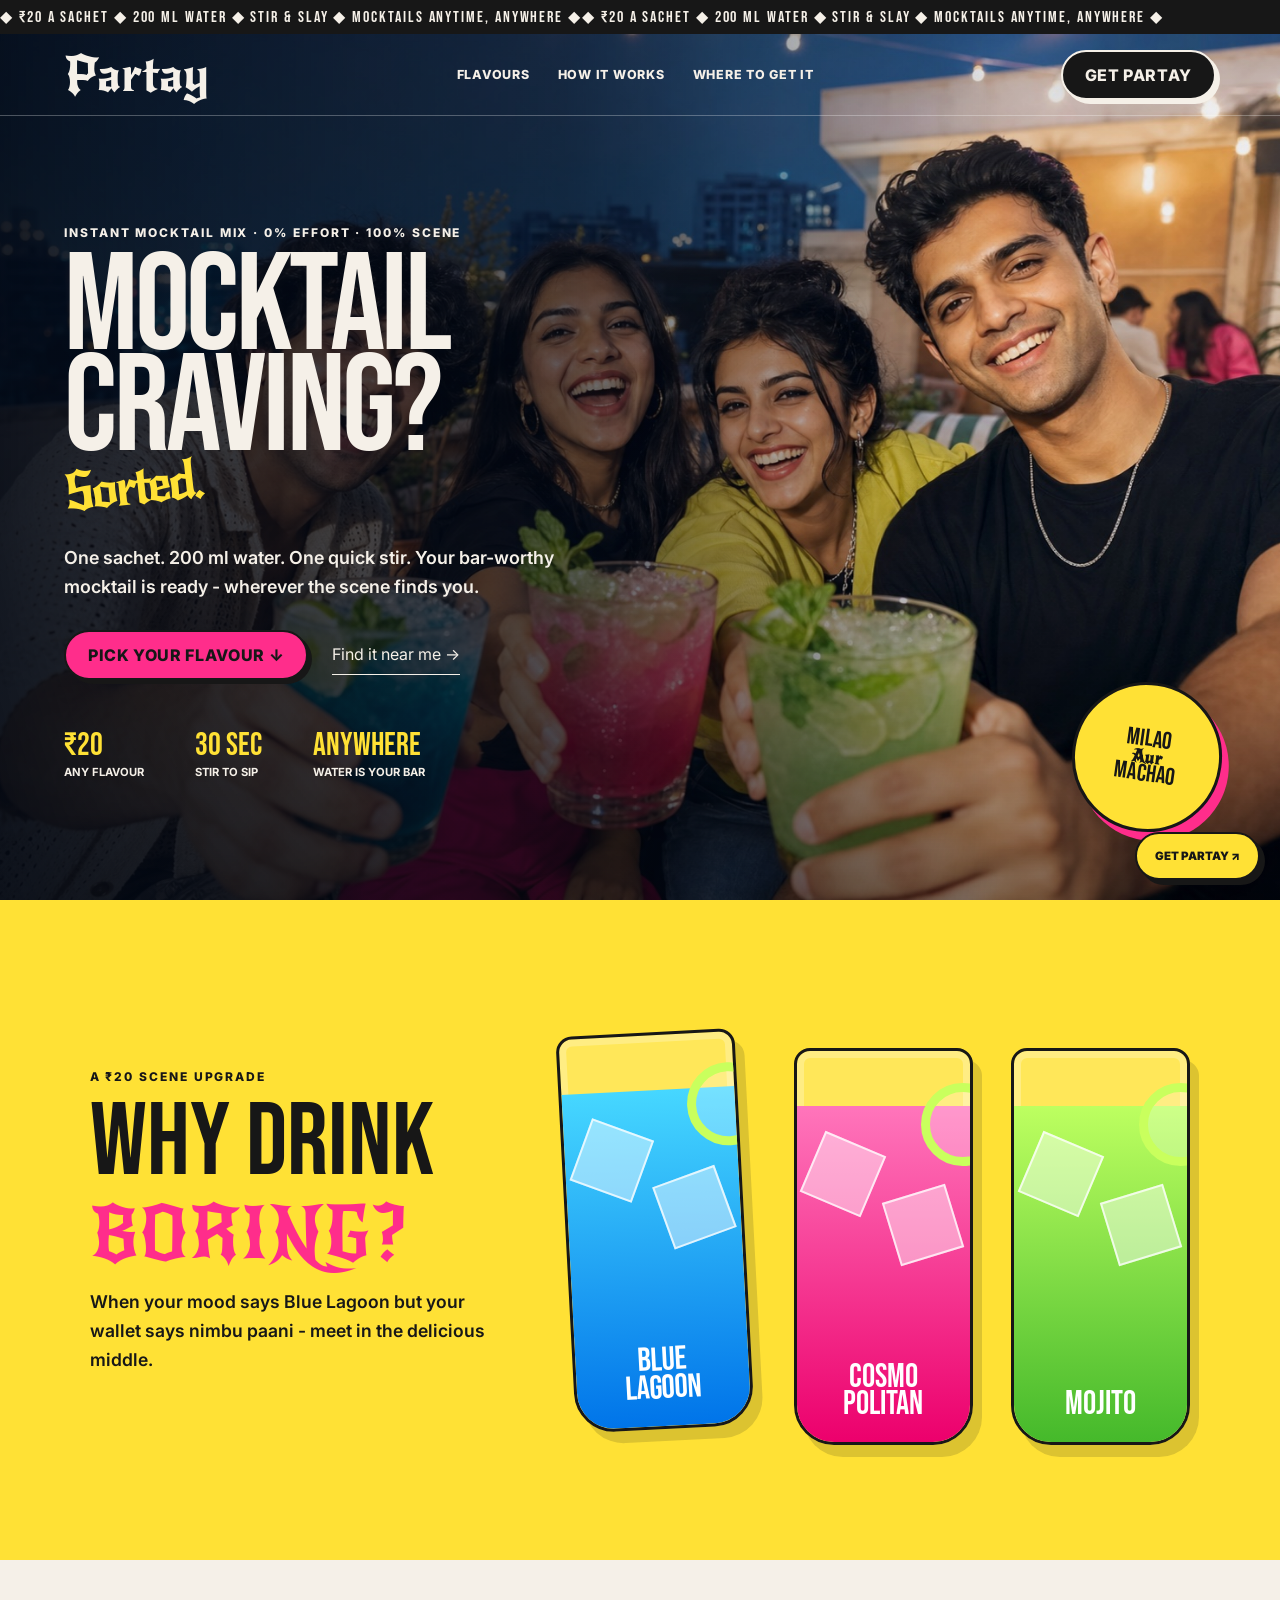
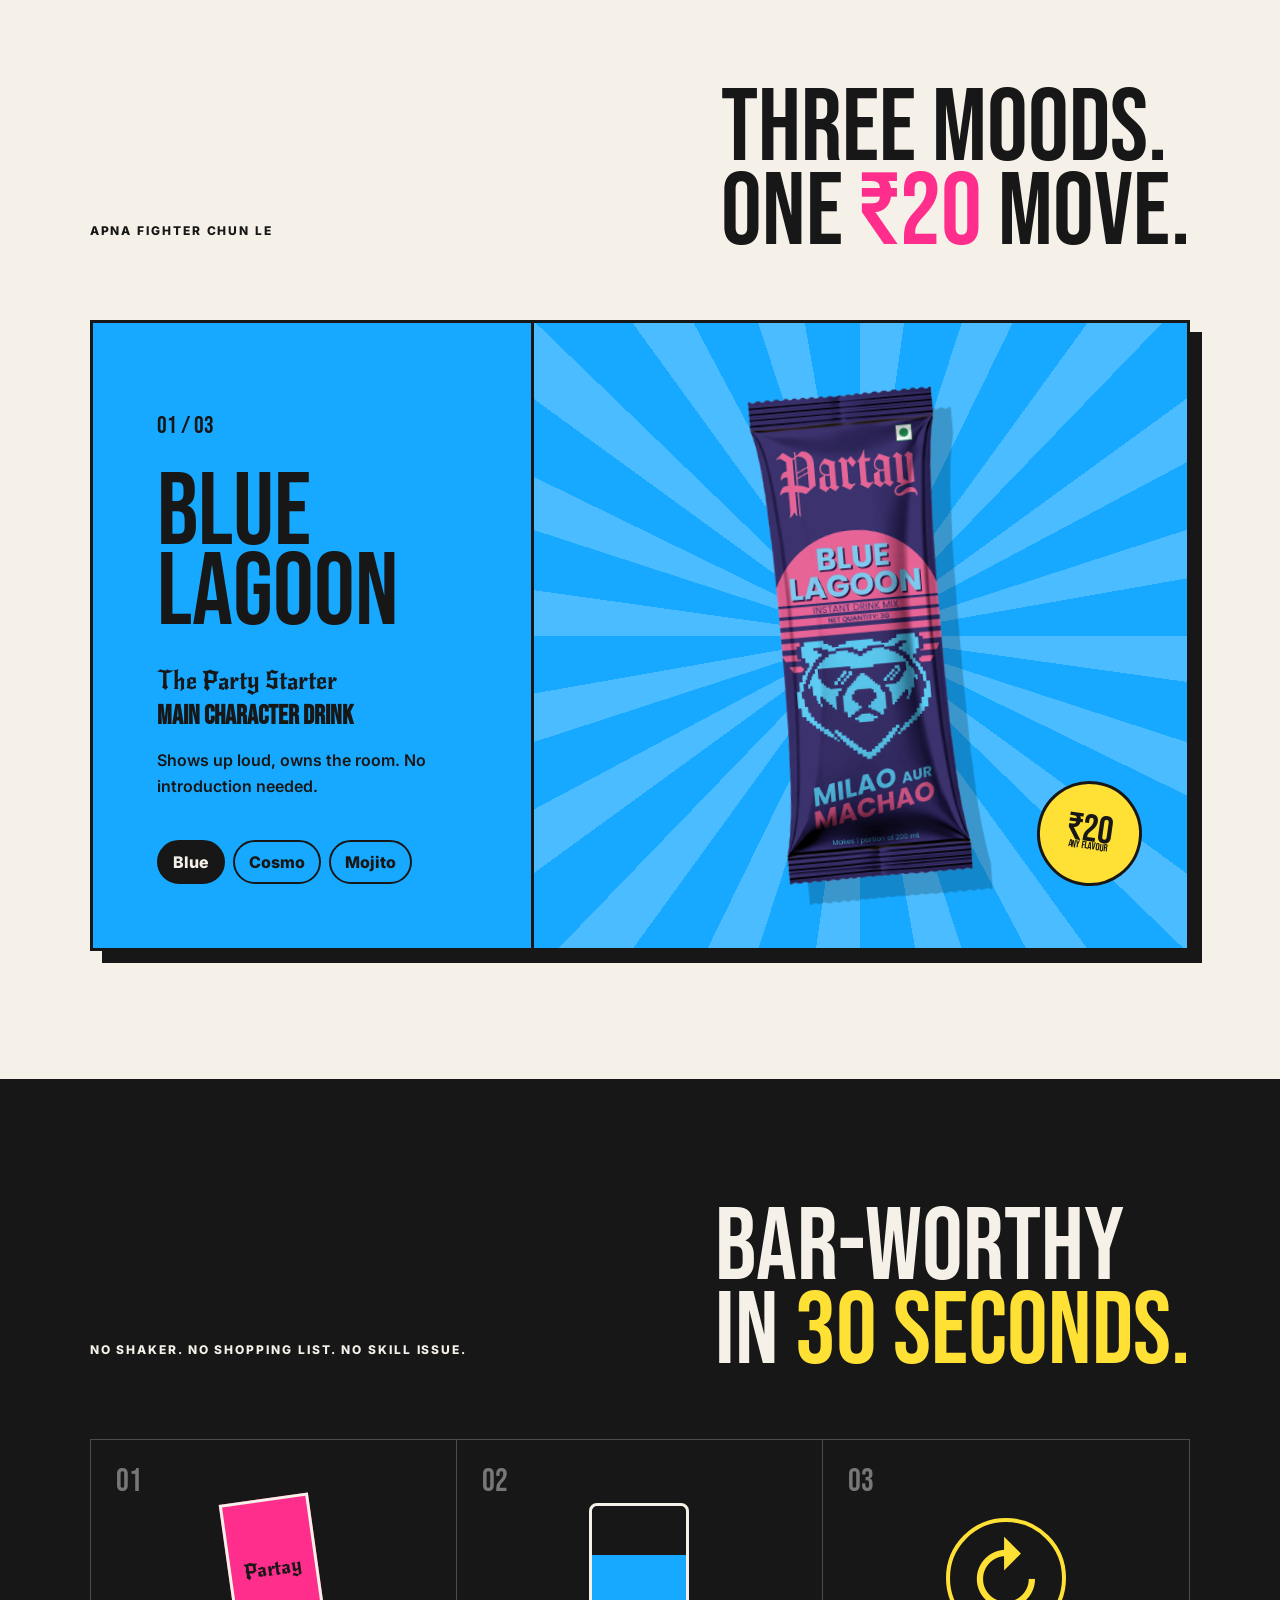
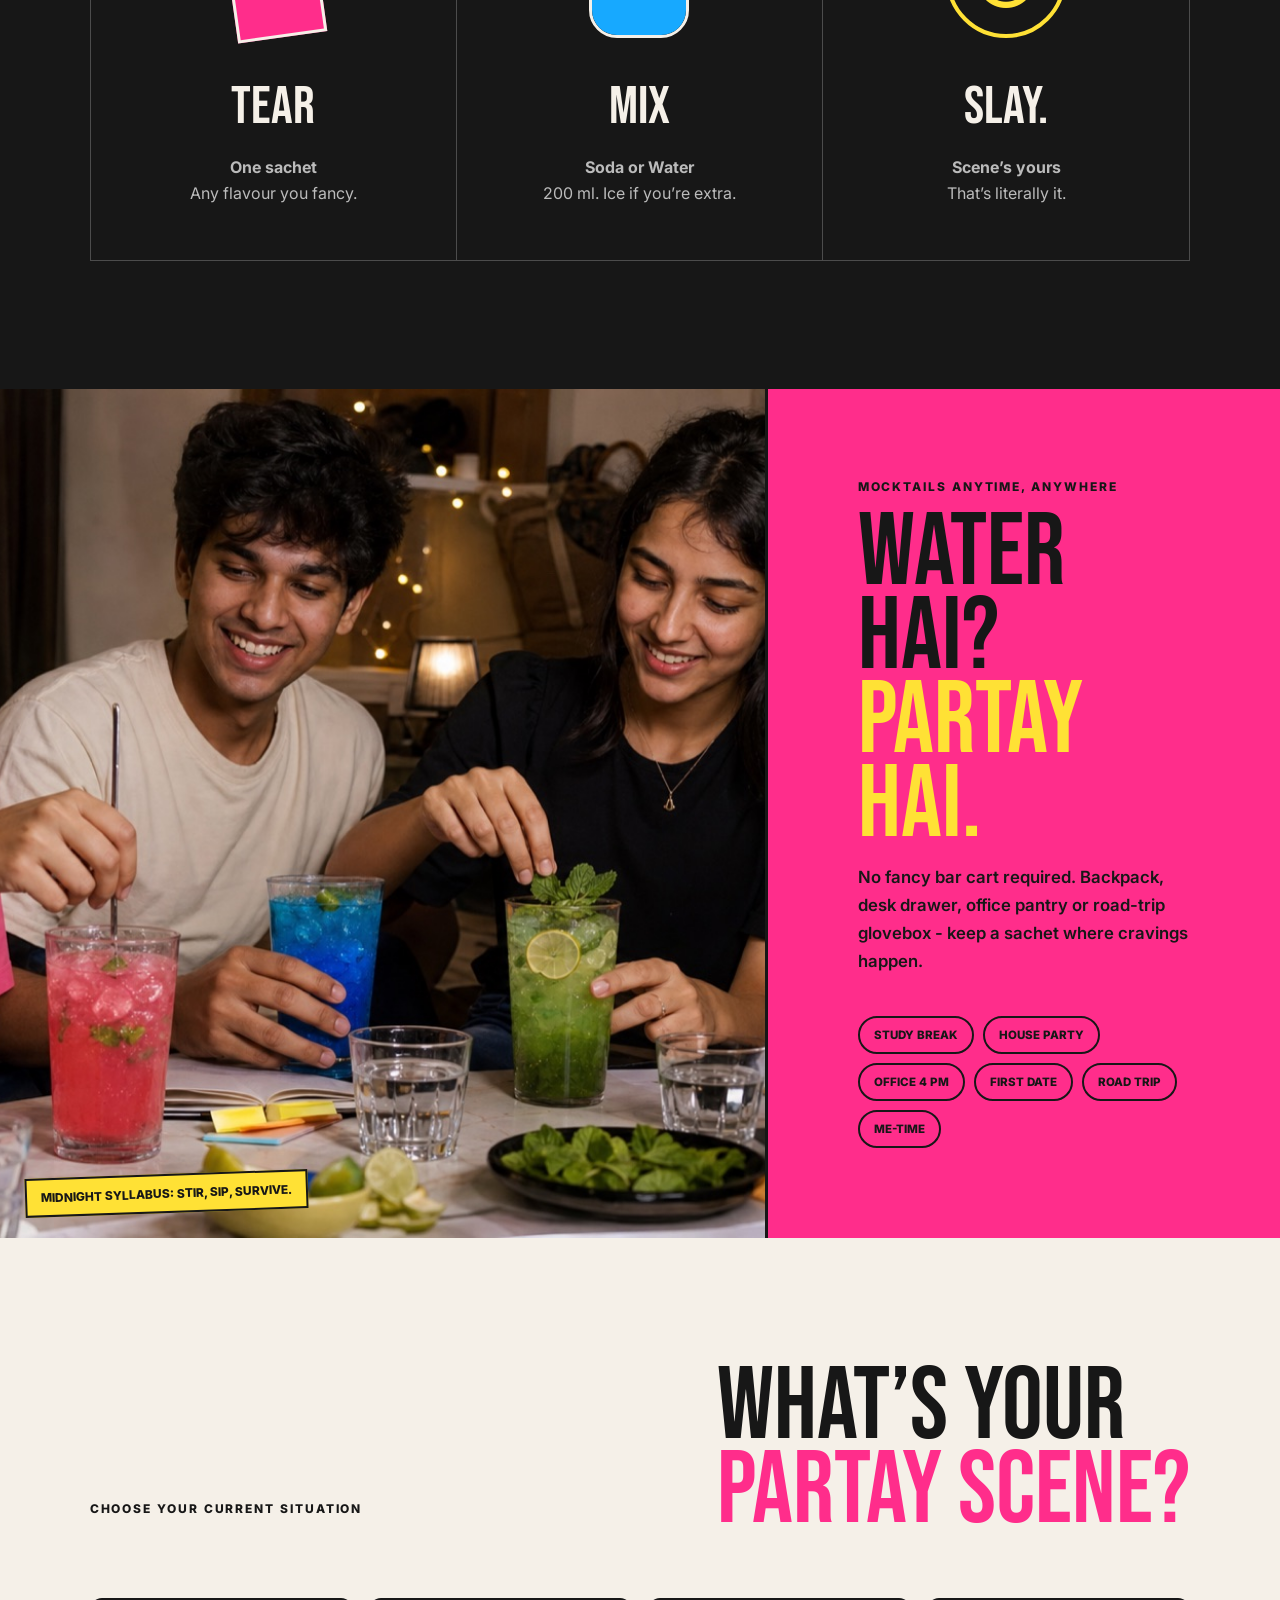
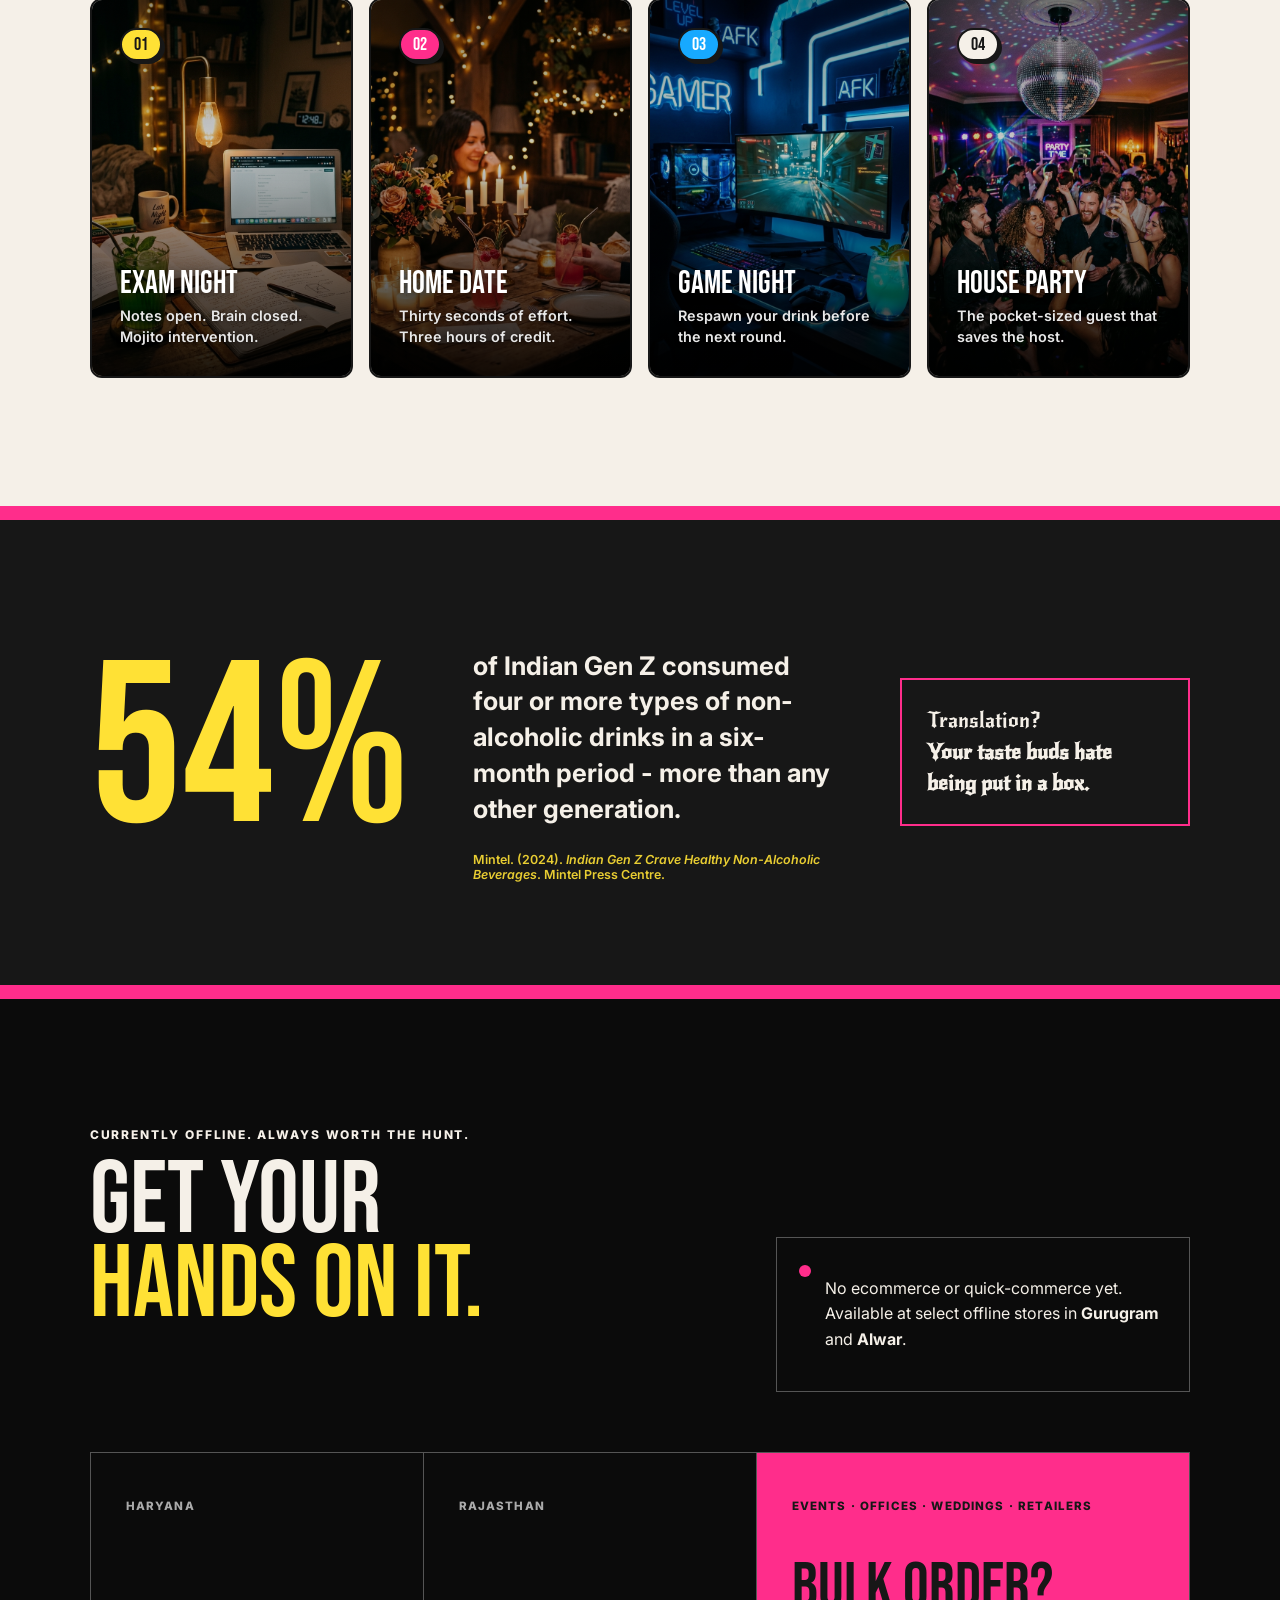
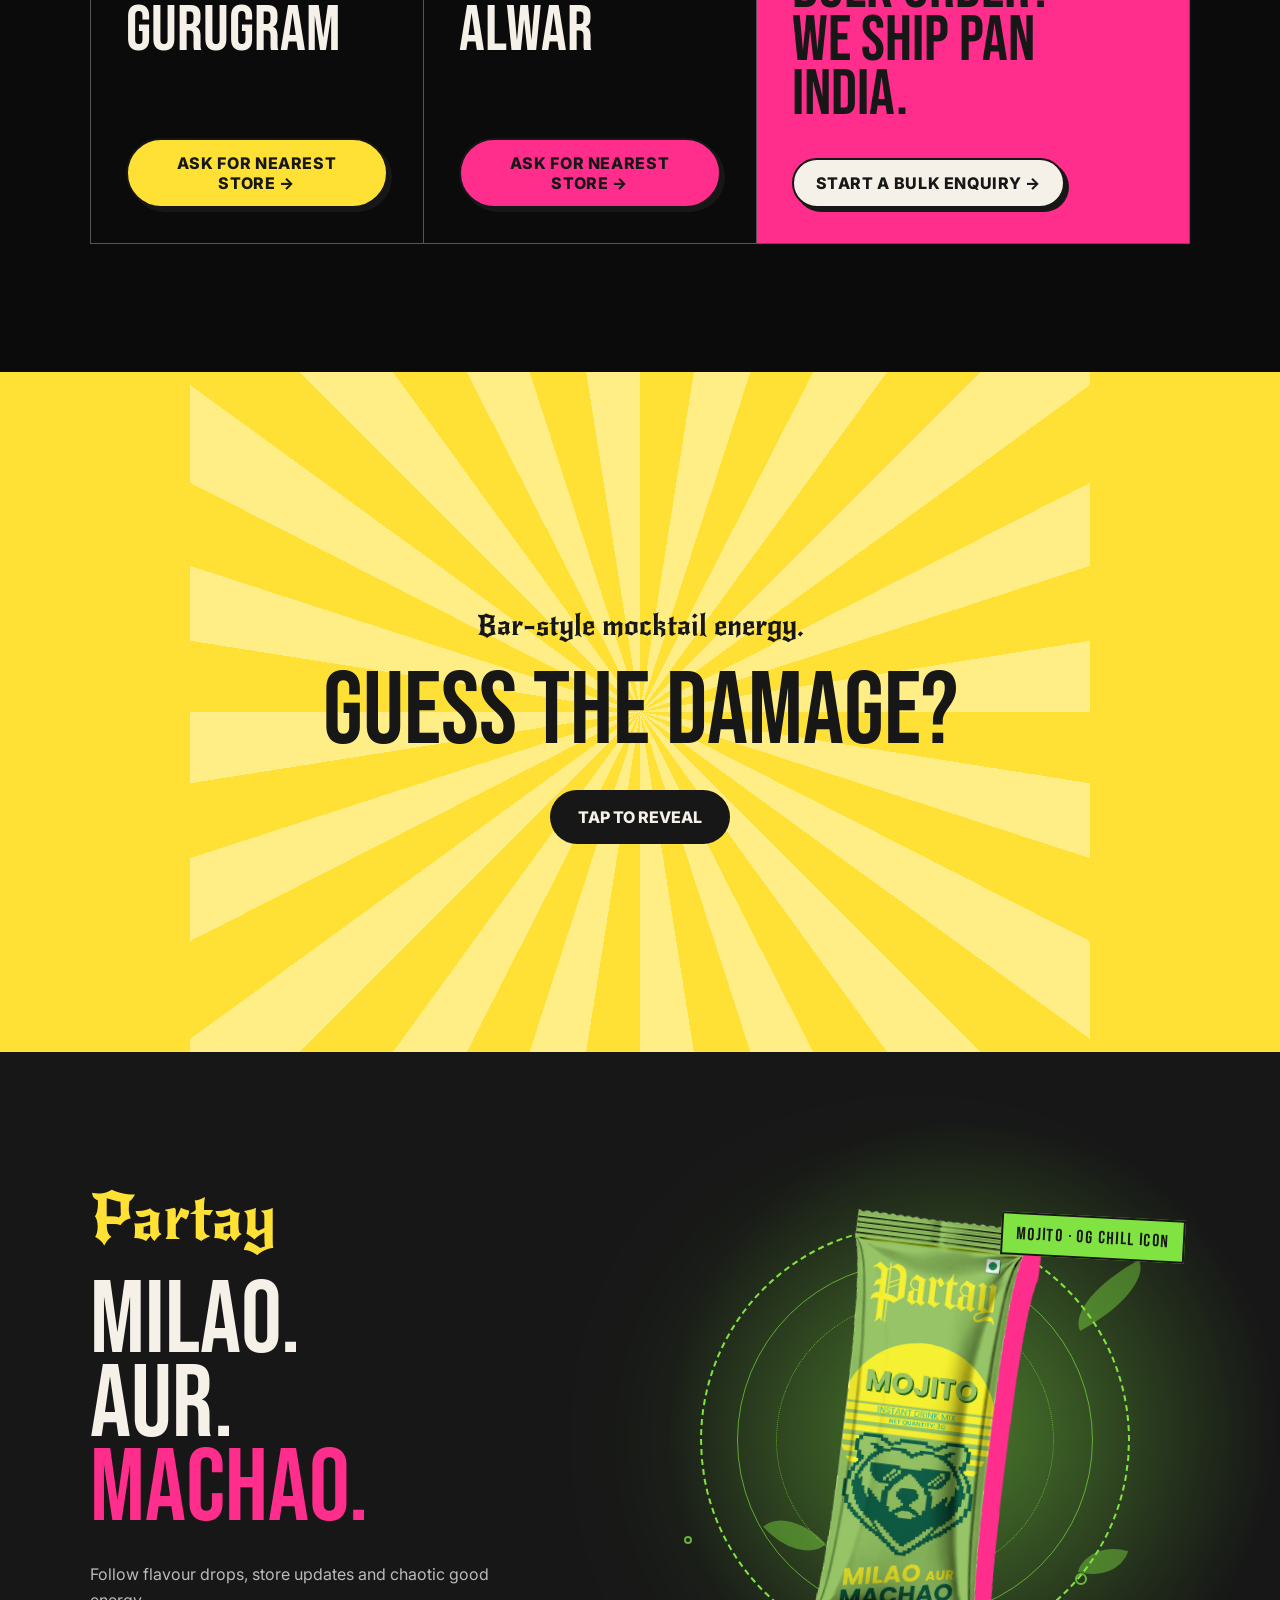
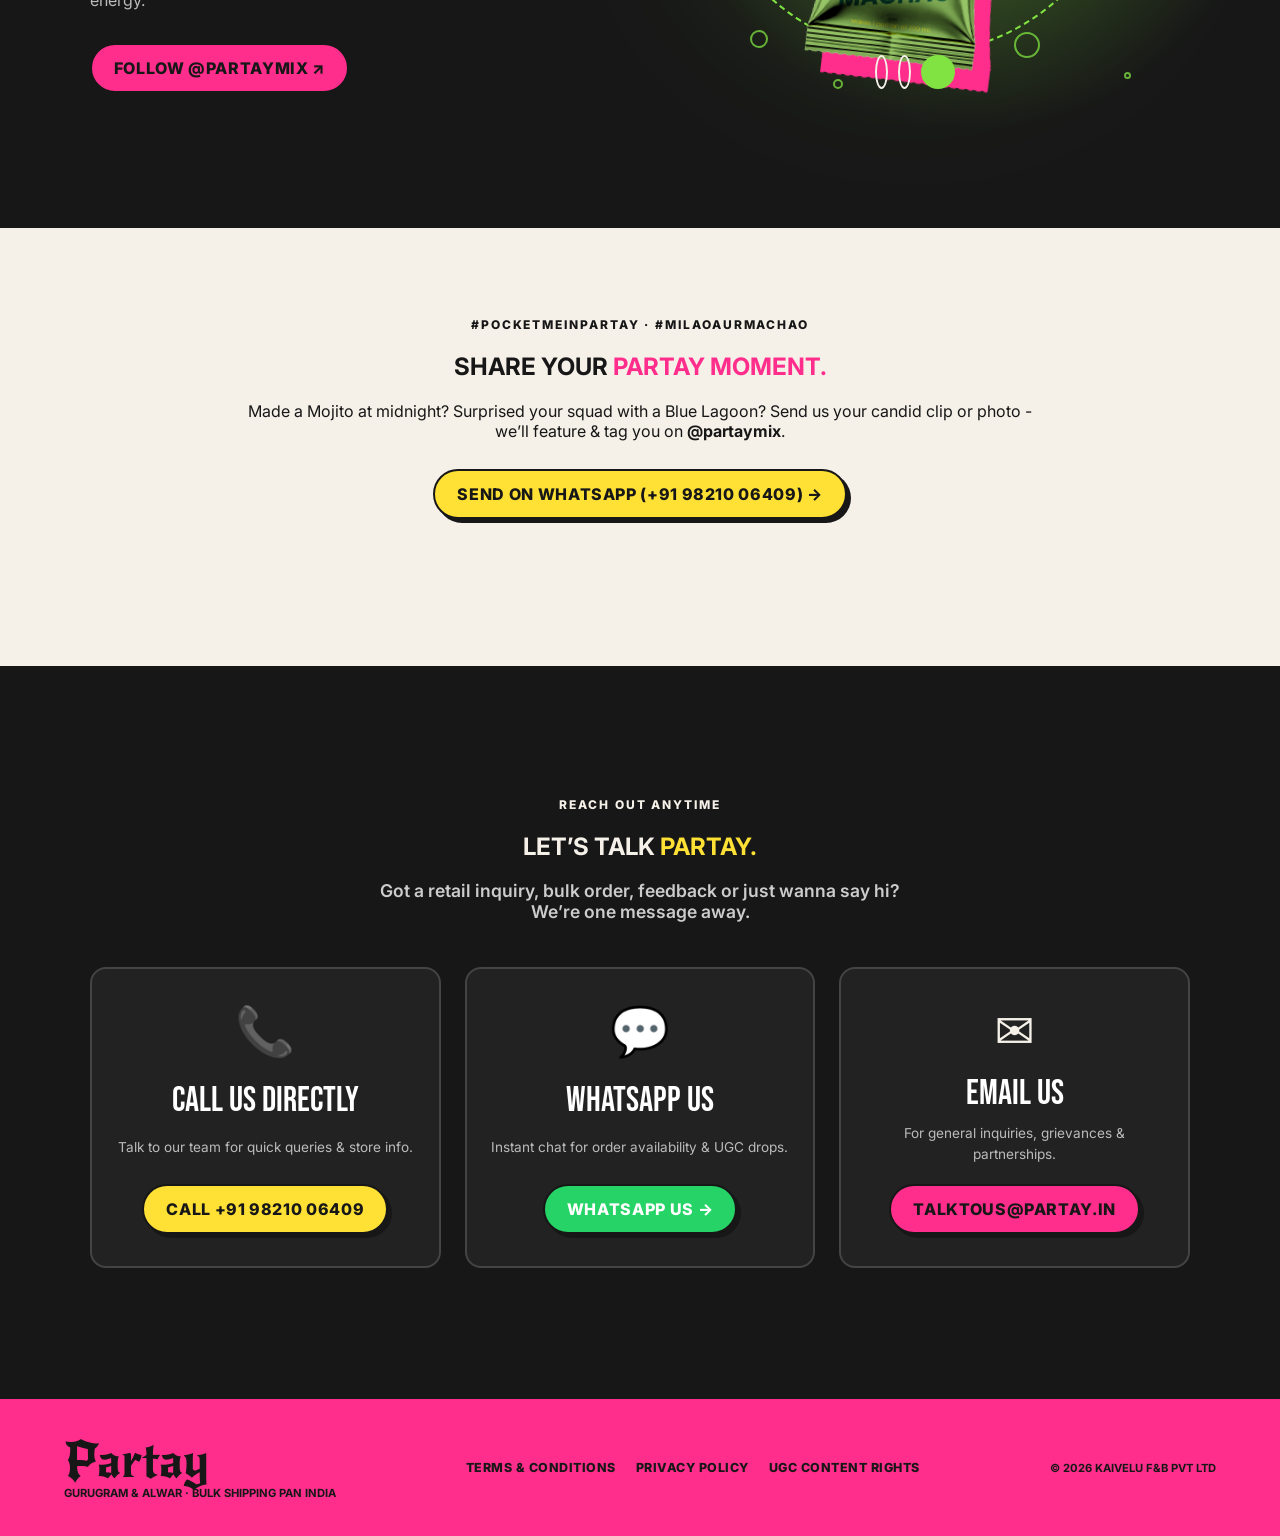
==== index.html @ b87ac1a8 "Initial commit" ====
<!doctype html>
<html lang="en">
<head>
  <meta charset="utf-8">
  <meta name="viewport" content="width=device-width,initial-scale=1">
  <meta name="theme-color" content="#ff2d8b">
  <meta name="description" content="Partay instant mocktail mix. One ₹20 sachet, 200 ml water, stir and slay. Available in Blue Lagoon, Cosmopolitan, and Mojito. Bulk shipping Pan India.">
  <meta name="keywords" content="instant mocktail mix, mocktail sachet, partay, blue lagoon, cosmopolitan, mojito, ₹20 drinks, party mixer">
  <link rel="canonical" href="https://partaymix.com/">
  
  <title>Partay | Instant Mocktail Mix | ₹20 Sachet - Pan India Shipping</title>
  
  <!-- Open Graph / Social Media -->
  <meta property="og:type" content="website">
  <meta property="og:site_name" content="Partay">
  <meta property="og:url" content="https://partaymix.com/">
  <meta property="og:title" content="Partay | Instant Mocktail Mix | ₹20 Sachet">
  <meta property="og:description" content="One ₹20 sachet. 200 ml water. One quick stir. Your bar-worthy mocktail is ready - wherever the scene finds you.">
  <meta property="og:image" content="https://partaymix.com/assets/partay-rooftop-hero.jpg">
  
  <!-- Twitter Cards -->
  <meta name="twitter:card" content="summary_large_image">
  <meta name="twitter:title" content="Partay | Instant Mocktail Mix | ₹20 Sachet">
  <meta name="twitter:description" content="One sachet. 200 ml water. One quick stir. Bar-worthy mocktails anytime, anywhere.">
  <meta name="twitter:image" content="https://partaymix.com/assets/partay-rooftop-hero.jpg">
  
  <link rel="icon" type="image/svg+xml" href="assets/favicon.svg">
  <link rel="preconnect" href="https://fonts.googleapis.com">
  <link rel="preconnect" href="https://fonts.gstatic.com" crossorigin>
  <link href="https://fonts.googleapis.com/css2?family=Bebas+Neue&amp;family=Inter:wght@400;600;700;800&amp;family=New+Rocker&amp;display=swap" rel="stylesheet">
  <link rel="preload" href="assets/partay-rooftop-hero.jpg" as="image" fetchpriority="high">
  <link rel="stylesheet" href="styles.css">
  <script src="app.js" defer></script>
  
  <!-- JSON-LD Structured Data -->
  <script type="application/ld+json">
  {
    "@context": "https://schema.org",
    "@graph": [
      {
        "@type": "Brand",
        "@id": "https://partaymix.com/#brand",
        "name": "Partay",
        "logo": "https://partaymix.com/assets/favicon.svg",
        "description": "Instant mocktail mix in ₹20 sachets. Blue Lagoon, Cosmopolitan, and Mojito."
      },
      {
        "@type": "Product",
        "name": "Partay Instant Mocktail Mix",
        "image": [
          "https://partaymix.com/assets/bluelagoon.png",
          "https://partaymix.com/assets/cosmopolitan.png",
          "https://partaymix.com/assets/mojito.png"
        ],
        "description": "Bar-worthy instant mocktail sachet. Mix 1 sachet with 200 ml water or soda.",
        "brand": { "@id": "https://partaymix.com/#brand" },
        "offers": {
          "@type": "Offer",
          "price": "20",
          "priceCurrency": "INR",
          "availability": "https://schema.org/InStock"
        }
      },
      {
        "@type": "Organization",
        "name": "Kaivelu F&B Pvt Ltd",
        "url": "https://partaymix.com/",
        "logo": "https://partaymix.com/assets/favicon.svg",
        "sameAs": [
          "https://www.instagram.com/partaymix"
        ]
      }
    ]
  }
  </script>
</head>
<body>
  <a class="skip-link" href="#main">Skip to the good stuff</a>
  <div class="ticker" aria-hidden="true"><div class="ticker__track"><span>◆ ₹20 A SACHET ◆ 200 ML WATER ◆ STIR &amp; SLAY ◆ MOCKTAILS ANYTIME, ANYWHERE ◆</span><span>◆ ₹20 A SACHET ◆ 200 ML WATER ◆ STIR &amp; SLAY ◆ MOCKTAILS ANYTIME, ANYWHERE ◆</span></div></div>
  <header class="nav"><a class="wordmark" href="#top">Partay</a><nav><a href="#flavours">Flavours</a><a href="#how">How it works</a><a href="#where">Where to get it</a></nav><button class="pill pill--dark" data-open-order>Get Partay</button></header>
  <main id="main">
    <section class="hero" id="top">
      <div class="hero__photo"></div><div class="hero__wash"></div><div class="bubbles"><i></i><i></i><i></i><i></i><i></i><i></i></div>
      <div class="hero__content"><p class="eyebrow reveal">Instant mocktail mix · 0% effort · 100% scene</p><h1 class="reveal"><span>MOCKTAIL</span><span>CRAVING?</span><em>Sorted.</em></h1><p class="hero__lede reveal">One sachet. 200 ml water. One quick stir. Your bar-worthy mocktail is ready - wherever the scene finds you.</p><div class="hero__actions reveal"><a class="pill pill--pink" href="#flavours">Pick your flavour ↓</a><button class="text-link" data-open-order>Find it near me →</button></div><div class="hero__proof reveal"><div><strong>₹20</strong><span>any flavour</span></div><div><strong>30 sec</strong><span>stir to sip</span></div><div><strong>Anywhere</strong><span>water is your bar</span></div></div></div>
      <div class="hero__stamp"><span>Milao</span><b>Aur</b><span>Machao</span></div>
    </section>
    <section class="thirst"><div class="thirst__copy reveal"><p class="kicker">A ₹20 scene upgrade</p><h2>WHY DRINK <span class="scribble">BORING?</span></h2><p>When your mood says Blue Lagoon but your wallet says nimbu paani - meet in the delicious middle.</p></div><div class="glass-row"><button class="glass blue active" data-flavour-jump="blue"><i class="ice one"></i><i class="ice two"></i><i class="lime"></i><span>BLUE<br>LAGOON</span></button><button class="glass pink" data-flavour-jump="pink"><i class="ice one"></i><i class="ice two"></i><i class="lime"></i><span>COSMO<br>POLITAN</span></button><button class="glass green" data-flavour-jump="green"><i class="ice one"></i><i class="ice two"></i><i class="lime"></i><span>MOJITO</span></button></div></section>
    <section class="flavours" id="flavours"><div class="section-heading reveal"><p class="kicker">Apna fighter chun le</p><h2>THREE MOODS.<br>ONE <span>₹20</span> MOVE.</h2></div><div class="flavour-stage reveal" data-active-flavour="blue"><div class="flavour-copy"><p class="flavour-count"><span id="flavourNumber">01</span> / 03</p><h3 id="flavourName">BLUE LAGOON</h3><p class="flavour-role" id="flavourRole">The Party Starter</p><strong class="flavour-line" id="flavourLine">MAIN CHARACTER DRINK</strong><p id="flavourDesc">Shows up loud, owns the room. No introduction needed.</p><div class="flavour-tabs" role="tablist"><button class="active" role="tab" aria-selected="true" data-flavour="blue">Blue</button><button role="tab" aria-selected="false" data-flavour="pink">Cosmo</button><button role="tab" aria-selected="false" data-flavour="green">Mojito</button></div></div><div class="flavour-visual"><div class="sunburst"></div><img id="productPack" src="assets/bluelagoon.png" width="1024" height="1536" loading="lazy" decoding="async" alt="Partay Blue Lagoon sachet"><div class="price-sticker">₹20<br><small>ANY FLAVOUR</small></div></div></div></section>
    <section class="how" id="how"><div class="section-heading light reveal"><p class="kicker">No shaker. No shopping list. No skill issue.</p><h2>BAR-WORTHY<br>IN <span>30 SECONDS.</span></h2></div><div class="steps"><article class="step reveal"><span class="step__no">01</span><div class="step__icon sachet-mini">Partay</div><h3>TEAR</h3><p><strong>One sachet</strong><br>Any flavour you fancy.</p></article><article class="step reveal"><span class="step__no">02</span><div class="step__icon water-cup"><i></i></div><h3>MIX</h3><p><strong>Soda or Water</strong><br>200 ml. Ice if you’re extra.</p></article><article class="step reveal"><span class="step__no">03</span><div class="step__icon stir-icon">↻</div><h3>SLAY.</h3><p><strong>Scene’s yours</strong><br>That’s literally it.</p></article></div></section>
    <section class="anywhere"><figure class="anywhere__photo reveal"><img src="assets/partay-study-break.jpg" width="1600" height="900" loading="lazy" decoding="async" alt="Three Indian friends making colourful mocktails during a study break"><figcaption>Midnight syllabus: stir, sip, survive.</figcaption></figure><div class="anywhere__copy reveal"><p class="kicker">Mocktails anytime, anywhere</p><h2>WATER HAI?<br><span>PARTAY HAI.</span></h2><p>No fancy bar cart required. Backpack, desk drawer, office pantry or road-trip glovebox - keep a sachet where cravings happen.</p><div class="occasion-pills"><span>Study break</span><span>House party</span><span>Office 4 PM</span><span>First date</span><span>Road trip</span><span>Me-time</span></div></div></section>
    <section class="scenes"><div class="section-heading reveal"><p class="kicker">Choose your current situation</p><h2>WHAT’S YOUR<br><span>PARTAY SCENE?</span></h2></div><div class="scene-cards"><article class="scene-card reveal"><img class="scene-card__bg" src="assets/scene_exam_night.png" loading="lazy" decoding="async" alt="Exam Night"><div class="scene-card__overlay"></div><span class="scene-card__no">01</span><div class="scene-card__body"><h3>EXAM NIGHT</h3><p>Notes open. Brain closed. Mojito intervention.</p></div></article><article class="scene-card reveal"><img class="scene-card__bg" src="assets/scene_home_date.png" loading="lazy" decoding="async" alt="Home Date"><div class="scene-card__overlay"></div><span class="scene-card__no">02</span><div class="scene-card__body"><h3>HOME DATE</h3><p>Thirty seconds of effort. Three hours of credit.</p></div></article><article class="scene-card reveal"><img class="scene-card__bg" src="assets/scene_game_night.png" loading="lazy" decoding="async" alt="Game Night"><div class="scene-card__overlay"></div><span class="scene-card__no">03</span><div class="scene-card__body"><h3>GAME NIGHT</h3><p>Respawn your drink before the next round.</p></div></article><article class="scene-card reveal"><img class="scene-card__bg" src="assets/scene_house_party.png" loading="lazy" decoding="async" alt="House Party"><div class="scene-card__overlay"></div><span class="scene-card__no">04</span><div class="scene-card__body"><h3>HOUSE PARTY</h3><p>The pocket-sized guest that saves the host.</p></div></article></div></section>
    <section class="insight"><div class="insight__number reveal">54%</div><div class="insight__copy reveal"><p>of Indian Gen Z consumed four or more types of non-alcoholic drinks in a six-month period - more than any other generation.</p><span class="insight__citation">Mintel. (2024). <em>Indian Gen Z Crave Healthy Non-Alcoholic Beverages</em>. Mintel Press Centre.</span></div><div class="insight__aside reveal">Translation?<br><strong>Your taste buds hate being put in a box.</strong></div></section>
    <section class="where" id="where"><div class="where__top"><div class="section-heading light reveal"><p class="kicker">Currently offline. Always worth the hunt.</p><h2>GET YOUR<br><span>HANDS ON IT.</span></h2></div><div class="where__note reveal"><span class="pulse"></span><p>No ecommerce or quick-commerce yet. Available at select offline stores in <strong>Gurugram</strong> and <strong>Alwar</strong>.</p></div></div><div class="availability"><article class="city-card reveal"><p>Haryana</p><h3>GURUGRAM</h3><button class="pill pill--yellow" data-open-order>Ask for nearest store →</button></article><article class="city-card reveal"><p>Rajasthan</p><h3>ALWAR</h3><button class="pill pill--pink" data-open-order>Ask for nearest store →</button></article><article class="bulk-card reveal"><p>Events · Offices · Weddings · Retailers</p><h3>BULK ORDER?<br>WE SHIP PAN INDIA.</h3><button class="pill pill--cream" data-open-order data-order-type="bulk">Start a bulk enquiry →</button></article></div></section>
    <section class="reveal-price"><div class="price-before"><p>Bar-style mocktail energy.</p><h2>GUESS THE DAMAGE?</h2><button class="price-button" id="priceButton">TAP TO REVEAL</button></div><div class="price-after" id="priceAfter" aria-live="polite"><span>₹</span><strong>20</strong><p>PER SACHET. ANY FLAVOUR.</p><button class="pill pill--dark" data-open-order>Okay, I need this →</button></div></section>
    <section class="closing" data-closing-flavour="green">
      <div class="closing__content reveal"><p class="wordmark">Partay</p><h2>MILAO.<br>AUR.<br><span>MACHAO.</span></h2><p>Follow flavour drops, store updates and chaotic good energy.</p><a class="pill pill--pink" href="https://www.instagram.com/partaymix" target="_blank" rel="noopener">Follow @partaymix ↗</a></div>
      <div class="closing__visual reveal">
        <div class="closing__fx" aria-hidden="true"><i></i><i></i><i></i><i></i><i></i><i></i><b></b><b></b><b></b></div>
        <div class="orbit" aria-hidden="true"></div>
        <span class="closing__flavour" id="closingFlavour">MOJITO · OG CHILL ICON</span>
        <img id="closingPack" src="assets/mojito.png" loading="lazy" decoding="async" width="1024" height="1536" alt="Partay Mojito sachet">
        <div class="closing__dots" role="group" aria-label="Choose closing flavour">
          <button data-closing-pick="blue" aria-label="Show Blue Lagoon"></button>
          <button data-closing-pick="pink" aria-label="Show Cosmopolitan"></button>
          <button class="active" data-closing-pick="green" aria-label="Show Mojito"></button>
        </div>
      </div>
    </section>
    <section class="ugc-campaign reveal">
      <div class="ugc-campaign__inner">
        <p class="kicker">#pocketMeinPartay · #MilaoAurMachao</p>
        <h2>SHARE YOUR <span>PARTAY MOMENT.</span></h2>
        <p>Made a Mojito at midnight? Surprised your squad with a Blue Lagoon? Send us your candid clip or photo - we’ll feature &amp; tag you on <strong>@partaymix</strong>.</p>
        <div class="ugc-campaign__actions">
          <a class="pill pill--yellow" href="https://wa.me/919821006409?text=Hi%20Partay!%20Here's%20my%20Partay%20moment%20clip!" target="_blank" rel="noopener">Send on WhatsApp (+91 98210 06409) →</a>
          <a class="text-link" href="contentrights.html">Read UGC Content Rights →</a>
        </div>
      </div>
    </section>
    <section class="contact-section reveal" id="contact">
      <div class="contact-section__inner">
        <p class="kicker">Reach out anytime</p>
        <h2>LET’S TALK <span>PARTAY.</span></h2>
        <p class="contact-lead">Got a retail inquiry, bulk order, feedback or just wanna say hi? We’re one message away.</p>
        <div class="contact-cards">
          <div class="contact-card">
            <span class="contact-icon">📞</span>
            <h3>CALL US DIRECTLY</h3>
            <p>Talk to our team for quick queries &amp; store info.</p>
            <a class="pill pill--yellow" href="tel:+919821006409">Call +91 98210 06409</a>
          </div>
          <div class="contact-card">
            <span class="contact-icon">💬</span>
            <h3>WHATSAPP US</h3>
            <p>Instant chat for order availability &amp; UGC drops.</p>
            <a class="pill pill--green" href="https://wa.me/919821006409?text=Hi%20Partay!%20I'd%20love%20to%20connect!" target="_blank" rel="noopener">WhatsApp Us →</a>
          </div>
          <div class="contact-card">
            <span class="contact-icon">✉️</span>
            <h3>EMAIL US</h3>
            <p>For general inquiries, grievances &amp; partnerships.</p>
            <a class="pill pill--pink" href="mailto:talktous@partay.in">talktous@partay.in</a>
          </div>
        </div>
      </div>
    </section>
  </main>
  <footer>
    <div class="footer__brand">
      <a class="wordmark" href="#top">Partay</a>
      <p>Gurugram &amp; Alwar · Bulk shipping Pan India</p>
    </div>
    <div class="footer__links">
      <a href="terms.html">Terms &amp; Conditions</a>
      <a href="privacy.html">Privacy Policy</a>
      <a href="contentrights.html">UGC Content Rights</a>
    </div>
    <p>© 2026 Kaivelu F&amp;B Pvt Ltd</p>
  </footer><button class="floating-order" data-open-order>GET PARTAY ↗</button>
  <dialog class="order-modal" id="orderModal"><button class="modal-close" data-close-order aria-label="Close">×</button><p class="kicker">Tell us what you need</p><h2 id="modalTitle">LET’S FIND YOUR PARTAY.</h2><p id="modalIntro">Choose the fastest way to get a store location or place a bulk enquiry.</p><div class="order-options"><a class="order-option" href="https://www.instagram.com/partaymix" target="_blank" rel="noopener"><span>FASTEST</span><strong>DM @partaymix</strong><small>Ask for Gurugram / Alwar store availability</small></a><button class="order-option" id="copyEnquiry"><span>BULK · PAN INDIA</span><strong>Copy enquiry message</strong><small>Paste it into Instagram DM</small></button></div><p class="copy-status" id="copyStatus" aria-live="polite"></p><p class="modal-note">Online checkout and quick-commerce are not available yet.</p></dialog>
</body>
</html>
---- styles.css ----
:root{--cream:#f5f0e8;--ink:#171717;--pink:#ff2d8b;--yellow:#ffe135;--blue:#17a9ff;--green:#80e342;--line:2px solid var(--ink)}
*{box-sizing:border-box}html{scroll-behavior:smooth;background:var(--cream)}body{margin:0;color:var(--ink);background:var(--cream);font-family:Inter,system-ui,sans-serif;overflow-x:hidden}button,a{font:inherit}button{color:inherit}a{color:inherit}img{max-width:100%;display:block}::selection{color:var(--cream);background:var(--pink)}
.skip-link{position:fixed;z-index:100;top:8px;left:8px;padding:10px 14px;transform:translateY(-150%);background:var(--yellow);border:var(--line)}.skip-link:focus{transform:none}
.ticker{height:34px;overflow:hidden;color:var(--cream);background:var(--ink);font-family:"Bebas Neue";letter-spacing:.12em;white-space:nowrap}.ticker__track{display:flex;width:max-content;animation:ticker 24s linear infinite}.ticker span{padding:7px 0;min-width:max-content}@keyframes ticker{to{transform:translateX(-50%)}}
.nav{position:absolute;z-index:20;top:34px;left:0;right:0;height:82px;padding:15px clamp(24px,5vw,72px);display:flex;align-items:center;justify-content:space-between;color:var(--cream);border-bottom:1px solid #ffffff47}.wordmark{font-family:"New Rocker";font-size:clamp(2rem,4vw,3.1rem);line-height:1;text-decoration:none}.nav nav{display:flex;gap:28px}.nav nav a{font-size:.78rem;font-weight:800;letter-spacing:.06em;text-decoration:none;text-transform:uppercase}.nav nav a:hover{color:var(--yellow)}
.pill{min-height:48px;padding:13px 22px;display:inline-flex;align-items:center;justify-content:center;color:var(--ink);font-weight:800;letter-spacing:.04em;text-decoration:none;text-transform:uppercase;border:var(--line);border-radius:999px;cursor:pointer;box-shadow:4px 4px 0 var(--ink);transition:.18s}.pill:hover{transform:translate(3px,3px);box-shadow:1px 1px 0 var(--ink)}.pill--dark{color:var(--cream);background:var(--ink);border-color:var(--cream);box-shadow:4px 4px 0 var(--cream)}.pill--pink{background:var(--pink)}.pill--yellow{background:var(--yellow)}.pill--cream{background:var(--cream)}
.hero{position:relative;min-height:min(880px,calc(100svh - 34px));padding:154px clamp(24px,7vw,100px) 84px;display:flex;align-items:center;overflow:hidden;color:var(--cream);background:#0b1424}.hero__photo,.hero__wash{position:absolute;inset:0}.hero__photo{background:url("assets/partay-rooftop-hero.jpg") center 38%/cover no-repeat;animation:heroIn 1.2s ease both}.hero__wash{background:linear-gradient(90deg,#030914eb 0%,#0309149e 44%,#0309140f 78%),linear-gradient(0deg,#0007,transparent 45%)}@keyframes heroIn{from{transform:scale(1.08);filter:saturate(.6)}}.hero__content{position:relative;z-index:3;max-width:680px}.eyebrow,.kicker{margin:0 0 18px;font-size:.75rem;font-weight:800;letter-spacing:.16em;text-transform:uppercase}.hero h1{margin:0;font-family:"Bebas Neue";font-size:clamp(5.5rem,10.8vw,10.5rem);font-weight:400;letter-spacing:-.025em;line-height:.73}.hero h1 span{display:block}.hero h1 em{display:block;margin:.15em 0 .1em;color:var(--yellow);font-family:"New Rocker";font-size:.38em;font-style:normal;line-height:1;transform:rotate(-6deg);transform-origin:left center}.hero__lede{max-width:560px;margin:24px 0 0;font-size:clamp(1rem,1.4vw,1.2rem);font-weight:600;line-height:1.6}.hero__actions{display:flex;align-items:center;gap:24px;margin-top:28px}.text-link{padding:10px 0;color:var(--cream);background:none;border:0;border-bottom:1px solid;cursor:pointer}.hero__proof{display:flex;gap:clamp(24px,4vw,60px);margin-top:46px}.hero__proof div{display:grid}.hero__proof strong{color:var(--yellow);font-family:"Bebas Neue";font-size:2rem;font-weight:400}.hero__proof span{font-size:.7rem;font-weight:700;text-transform:uppercase}.hero__stamp{position:absolute;z-index:4;right:4.5vw;bottom:68px;width:150px;aspect-ratio:1;display:grid;place-content:center;text-align:center;color:var(--ink);background:var(--yellow);border:3px solid var(--ink);border-radius:50%;box-shadow:8px 8px 0 var(--pink);font-family:"Bebas Neue";font-size:1.5rem;line-height:.85;transform:rotate(8deg);animation:bob 3s ease-in-out infinite}.hero__stamp b{font-family:"New Rocker";font-size:1.1rem}@keyframes bob{50%{transform:rotate(4deg) translateY(-9px)}}.bubbles i{position:absolute;z-index:2;width:10px;aspect-ratio:1;bottom:-30px;border:1px solid #fff9;border-radius:50%;animation:bubble 7s infinite ease-in}.bubbles i:nth-child(1){left:54%}.bubbles i:nth-child(2){left:62%;width:18px;animation-delay:2s}.bubbles i:nth-child(3){left:71%;animation-delay:3.3s}.bubbles i:nth-child(4){left:82%;width:15px;animation-delay:1.1s}.bubbles i:nth-child(5){left:90%;width:23px;animation-delay:4.6s}.bubbles i:nth-child(6){left:47%;width:5px;animation-delay:5.2s}@keyframes bubble{0%{transform:translateY(0) scale(.7);opacity:0}15%{opacity:1}100%{transform:translateY(-760px) scale(1.4);opacity:0}}
.thirst{padding:clamp(70px,9vw,130px) clamp(24px,7vw,100px);display:grid;grid-template-columns:.8fr 1.2fr;align-items:center;gap:6vw;background:var(--yellow)}.thirst h2,.section-heading h2,.anywhere h2,.reveal-price h2,.closing h2{margin:0;font-family:"Bebas Neue";font-size:clamp(4.4rem,8vw,8rem);font-weight:400;line-height:.82}.thirst__copy>p:last-child{max-width:460px;font-size:1.1rem;font-weight:600;line-height:1.65}.scribble{color:var(--pink);font-family:"New Rocker";font-size:.7em}.glass-row{display:flex;align-items:end;justify-content:center;gap:clamp(12px,3vw,40px);min-height:430px}.glass{--tilt:0deg;position:relative;width:clamp(110px,14vw,190px);height:clamp(260px,31vw,420px);padding:0;overflow:hidden;color:#fff;background:#ffffff2e;border:3px solid var(--ink);border-radius:16px 16px 40px 40px;box-shadow:inset 0 0 0 7px #ffffff40,9px 12px 0 #17171726;cursor:pointer;transform-origin:bottom;transition:.35s}.glass:after{content:"";position:absolute;inset:14% 0 0;background:var(--liquid)}.glass:hover,.glass.active{transform:translateY(-16px) rotate(var(--tilt))}.glass.blue{--liquid:linear-gradient(#46d7ff,#0074e9);--tilt:-3deg}.glass.pink{--liquid:linear-gradient(#ff75bb,#ec006c);--tilt:2deg}.glass.green{--liquid:linear-gradient(#bdff60,#45b92b);--tilt:4deg}.glass span{position:absolute;z-index:4;left:10px;right:10px;bottom:24px;font-family:"Bebas Neue";font-size:clamp(1.6rem,2.6vw,2.6rem);line-height:.82}.ice{position:absolute;z-index:3;width:38%;aspect-ratio:1;top:23%;background:#ffffff73;border:2px solid #ffffffbf;transform:rotate(23deg)}.ice.one{left:8%}.ice.two{right:8%;top:36%;transform:rotate(-17deg)}.glass .lime{position:absolute;z-index:5;width:48%;aspect-ratio:1;right:-20%;top:8%;border:9px solid #c9ff5d;border-radius:50%;background:#ffffff40}
.flavours{padding:clamp(80px,10vw,150px) clamp(24px,7vw,100px)}.section-heading{display:flex;justify-content:space-between;align-items:end;gap:30px;margin-bottom:64px}.section-heading h2 span,.anywhere h2 span,.closing h2 span{color:var(--pink)}.flavour-stage{--flavour:var(--blue);min-height:610px;display:grid;grid-template-columns:.8fr 1.2fr;overflow:hidden;background:var(--flavour);border:3px solid var(--ink);box-shadow:12px 12px 0 var(--ink);transition:.5s}.flavour-stage[data-active-flavour=pink]{--flavour:var(--pink)}.flavour-stage[data-active-flavour=green]{--flavour:var(--green)}.flavour-copy{position:relative;z-index:2;padding:clamp(34px,5vw,70px);display:flex;flex-direction:column;justify-content:center}.flavour-count{font-family:"Bebas Neue";font-size:1.5rem}.flavour-copy h3{margin:10px 0;font-family:"Bebas Neue";font-size:clamp(4.2rem,8vw,8.5rem);font-weight:400;line-height:.78}.flavour-role{margin:22px 0 4px;font-family:"New Rocker";font-size:1.5rem}.flavour-line{font-family:"Bebas Neue";font-size:1.7rem}.flavour-copy>p:last-of-type{max-width:500px;min-height:3.2em;line-height:1.6;font-weight:600}.flavour-tabs{display:flex;gap:8px;margin-top:25px}.flavour-tabs button{padding:10px 14px;background:transparent;border:2px solid var(--ink);border-radius:999px;font-weight:800;cursor:pointer}.flavour-tabs button.active{color:var(--cream);background:var(--ink)}.flavour-visual{position:relative;display:grid;place-items:center;min-height:580px;overflow:hidden;border-left:3px solid var(--ink)}.sunburst{position:absolute;width:850px;aspect-ratio:1;background:repeating-conic-gradient(#ffffff38 0 8deg,transparent 8deg 18deg);animation:spin 30s linear infinite}@keyframes spin{to{transform:rotate(1turn)}}#productPack{position:relative;z-index:2;width:min(72%,390px);max-height:540px;object-fit:contain;filter:drop-shadow(18px 22px 0 #0003);transform:rotate(-5deg);transition:.35s}#productPack:hover{transform:rotate(1deg) scale(1.04)}.price-sticker{position:absolute;z-index:3;right:7%;bottom:10%;width:105px;aspect-ratio:1;display:grid;place-content:center;text-align:center;background:var(--yellow);border:3px solid var(--ink);border-radius:50%;font-family:"Bebas Neue";font-size:2.4rem;line-height:.65;transform:rotate(8deg)}.price-sticker small{font-size:.65rem}
.how{padding:clamp(80px,10vw,150px) clamp(24px,7vw,100px);color:var(--cream);background:var(--ink)}.light h2 span{color:var(--yellow)}.steps{display:grid;grid-template-columns:repeat(3,1fr);border:1px solid #4c4c4c}.step{position:relative;min-height:420px;padding:38px;display:flex;flex-direction:column;align-items:center;justify-content:end;text-align:center;border-right:1px solid #4c4c4c}.step:last-child{border:0}.step__no{position:absolute;left:25px;top:22px;color:#777;font-family:"Bebas Neue";font-size:2rem}.step__icon{margin-bottom:36px;display:grid;place-items:center}.sachet-mini{width:90px;height:140px;color:var(--ink);background:var(--pink);border:3px solid var(--cream);font-family:"New Rocker";font-size:1.25rem;transform:rotate(-8deg);animation:tearWiggle 2.6s ease-in-out infinite}@keyframes tearWiggle{0%,100%{transform:rotate(-8deg) translateY(0)}25%{transform:rotate(-14deg) translateY(-8px) scale(1.04)}50%{transform:rotate(-4deg) translateY(-3px)}75%{transform:rotate(-11deg) translateY(-6px) scale(1.02)}}.water-cup{position:relative;width:100px;height:135px;overflow:hidden;border:3px solid var(--cream);border-radius:8px 8px 28px 28px}.water-cup i{position:absolute;inset:38% 0 0;background:var(--blue);animation:wave 2s infinite}@keyframes wave{50%{transform:translateY(8px) rotate(2deg)}}.stir-icon{width:120px;aspect-ratio:1;color:var(--yellow);border:4px solid var(--yellow);border-radius:50%;font-size:5rem;animation:spin 6s linear infinite}.step h3{margin:0;font-family:"Bebas Neue";font-size:3.4rem;font-weight:400}.step p{color:#bbb;line-height:1.6}
.anywhere{min-height:760px;display:grid;grid-template-columns:1.2fr .8fr;background:var(--pink)}.anywhere__photo{position:relative;min-height:650px;margin:0;overflow:hidden;border-right:3px solid var(--ink)}.anywhere__photo img{width:100%;height:100%;object-fit:cover}.anywhere__photo figcaption{position:absolute;left:25px;bottom:25px;padding:10px 14px;background:var(--yellow);border:var(--line);font-size:.75rem;font-weight:800;text-transform:uppercase;transform:rotate(-2deg)}.anywhere__copy{padding:clamp(55px,7vw,100px);display:flex;flex-direction:column;justify-content:center}.anywhere__copy>p:not(.kicker){max-width:520px;font-size:1.05rem;font-weight:600;line-height:1.65}.anywhere h2 span{color:var(--yellow)}.occasion-pills{display:flex;flex-wrap:wrap;gap:9px;margin-top:24px}.occasion-pills span{padding:10px 14px;border:2px solid;border-radius:999px;font-size:.72rem;font-weight:800;text-transform:uppercase}
.scenes{padding:clamp(80px,10vw,150px) clamp(24px,7vw,100px)}.scene-cards{display:grid;grid-template-columns:repeat(4,1fr);gap:16px}.scene-card{position:relative;min-height:380px;padding:28px;display:flex;flex-direction:column;justify-content:space-between;color:var(--cream);border:var(--line);border-radius:12px;overflow:hidden;isolation:isolate;transition:transform .3s cubic-bezier(.16,1,.3,1),box-shadow .3s cubic-bezier(.16,1,.3,1)}.scene-card:hover{transform:translateY(-10px) rotate(-1deg);box-shadow:8px 12px 0 var(--ink)}.scene-card__bg{position:absolute;inset:0;width:100%;height:100%;object-fit:cover;z-index:1;transition:transform .5s ease}.scene-card:hover .scene-card__bg{transform:scale(1.08)}.scene-card__overlay{position:absolute;inset:0;z-index:2;background:linear-gradient(180deg,#00000070 0%,#00000030 40%,#000000e6 100%)}.scene-card__no{position:relative;z-index:3;align-self:flex-start;padding:6px 12px;color:var(--ink);background:var(--yellow);border:2px solid var(--ink);border-radius:999px;font-family:"Bebas Neue";font-size:1.1rem;line-height:1;box-shadow:3px 3px 0 var(--ink)}.scene-card:nth-child(2) .scene-card__no{background:var(--pink);color:#fff}.scene-card:nth-child(3) .scene-card__no{background:var(--blue);color:#fff}.scene-card:nth-child(4) .scene-card__no{background:var(--cream);color:var(--ink)}.scene-card__body{position:relative;z-index:3;margin-top:auto}.scene-card h3{margin:0 0 8px;font-family:"Bebas Neue";font-size:clamp(2.4rem,3vw,3rem);font-weight:400;line-height:.88;color:#fff;text-shadow:0 2px 8px #0008}.scene-card p{margin:0;font-size:.9rem;font-weight:600;line-height:1.45;color:#e8e8e8;text-shadow:0 1px 4px #0009}
.insight{padding:clamp(70px,8vw,110px) clamp(24px,7vw,100px);display:grid;grid-template-columns:.7fr 1fr .8fr;align-items:center;gap:5vw;color:var(--cream);background:var(--ink);border-block:14px solid var(--pink)}.insight__number{color:var(--yellow);font-family:"Bebas Neue";font-size:clamp(8rem,18vw,16rem);line-height:.7}.insight__copy p{font-size:clamp(1.2rem,2vw,1.8rem);font-weight:700;line-height:1.4}.insight__citation{display:block;margin-top:12px;color:var(--yellow);font-size:.78rem;font-weight:600;opacity:.9}.insight__aside{padding:25px;border:2px solid var(--pink);font-family:"New Rocker";font-size:1.3rem;line-height:1.5;transform:rotate(3deg)}
.where{padding:clamp(80px,10vw,150px) clamp(24px,7vw,100px);color:var(--cream);background:#0b0b0b}.where__top{display:grid;grid-template-columns:1.2fr .8fr;align-items:end;gap:5vw}.where__top .section-heading{display:block}.where__note{max-width:440px;padding:22px;display:flex;gap:14px;border:1px solid #555;line-height:1.6}.pulse{flex:0 0 12px;height:12px;margin-top:5px;background:var(--pink);border-radius:50%;animation:pulse 2s infinite}@keyframes pulse{70%{box-shadow:0 0 0 14px #ff2d8b00}}.availability{display:grid;grid-template-columns:1fr 1fr 1.3fr;margin-top:60px;border:1px solid #555}.city-card,.bulk-card{min-height:390px;padding:35px;display:flex;flex-direction:column;align-items:flex-start;justify-content:space-between;border-right:1px solid #555}.availability article:last-child{border:0}.availability p{color:#aaa;font-size:.72rem;font-weight:800;letter-spacing:.1em;text-transform:uppercase}.availability h3{margin:auto 0;font-family:"Bebas Neue";font-size:clamp(3rem,5vw,5.5rem);font-weight:400;line-height:.84}.bulk-card{color:var(--ink);background:var(--pink)}.bulk-card p{color:var(--ink)}
.reveal-price{position:relative;min-height:680px;display:grid;place-items:center;overflow:hidden;text-align:center;background:var(--yellow)}.reveal-price:before{content:"";position:absolute;width:900px;aspect-ratio:1;background:repeating-conic-gradient(transparent 0 9deg,#fff6 9deg 18deg);animation:spin 40s linear infinite}.price-before,.price-after{position:relative;z-index:2}.price-before p{font-family:"New Rocker";font-size:1.8rem}.price-button{margin-top:35px;padding:17px 28px;color:var(--cream);background:var(--ink);border:0;border-radius:999px;font-weight:800;cursor:pointer;animation:nudge 1.5s infinite}@keyframes nudge{50%{transform:scale(1.05)}}.price-after{display:none}.price-after.show{display:block;animation:pop .5s}@keyframes pop{from{transform:scale(.2) rotate(-10deg);opacity:0}}.price-after span,.price-after strong{font-family:"Bebas Neue";line-height:.7}.price-after span{font-size:6rem;vertical-align:top}.price-after strong{font-size:clamp(14rem,30vw,27rem)}.price-after p{font-weight:900;letter-spacing:.12em}
.closing{--closing-accent:var(--green);--closing-glow:#80e34255;position:relative;min-height:760px;padding:clamp(80px,10vw,140px) clamp(24px,7vw,100px);display:grid;grid-template-columns:1fr 1fr;align-items:center;color:var(--cream);background:radial-gradient(circle at 76% 48%,var(--closing-glow),transparent 29%),var(--ink);overflow:hidden;isolation:isolate;transition:background .7s ease}.closing[data-closing-flavour=blue]{--closing-accent:var(--blue);--closing-glow:#17a9ff66}.closing[data-closing-flavour=pink]{--closing-accent:var(--pink);--closing-glow:#ff2d8b66}.closing__content{position:relative;z-index:5}.closing__content .wordmark{margin:0 0 30px;color:var(--yellow);font-size:4rem}.closing__content>p:not(.wordmark){max-width:420px;margin:30px 0;color:#bbb;line-height:1.6}.closing__visual{position:relative;min-height:520px;display:grid;place-items:center;perspective:900px}.closing__visual:before{content:"";position:absolute;width:360px;aspect-ratio:1;background:var(--closing-accent);border-radius:50%;filter:blur(95px);opacity:.22;animation:closingGlow 2.4s ease-in-out infinite;transition:background .6s}.closing__visual img{position:relative;z-index:4;width:min(68%,330px);max-height:500px;object-fit:contain;filter:drop-shadow(18px 20px 0 var(--pink));transform:rotate(7deg);transition:filter .6s}.closing[data-closing-flavour=blue] .closing__visual img{filter:drop-shadow(18px 20px 0 #ffe135)}.closing[data-closing-flavour=pink] .closing__visual img{filter:drop-shadow(18px 20px 0 #17a9ff)}.closing__visual img.is-leaving{animation:packLeave .25s cubic-bezier(.7,0,1,.4) both}.closing__visual img.is-entering{animation:packEnter .42s cubic-bezier(.16,1,.3,1) both}@keyframes packLeave{to{opacity:0;transform:translate3d(90px,-20px,0) rotate(18deg) scale(.74);filter:blur(8px)}}@keyframes packEnter{from{opacity:0;transform:translate3d(-100px,40px,0) rotate(-18deg) scale(.72);filter:blur(10px)}to{opacity:1;transform:rotate(7deg)}}@keyframes closingGlow{50%{transform:scale(1.16);opacity:.36}}.orbit{position:absolute;z-index:1;width:430px;aspect-ratio:1;border:2px dashed var(--closing-accent);border-radius:50%;animation:spin 18s linear infinite;transition:border-color .6s}.orbit:before,.orbit:after{content:"";position:absolute;border-radius:50%;inset:35px;border:1px solid color-mix(in srgb,var(--closing-accent) 65%,transparent);animation:spin 12s linear infinite reverse}.orbit:after{inset:74px;border-style:dotted;animation-duration:8s;animation-direction:normal}.closing__fx{position:absolute;z-index:2;inset:0;pointer-events:none}.closing__fx i{position:absolute;width:18px;aspect-ratio:1;border:2px solid var(--closing-accent);border-radius:50%;opacity:.75;animation:fizzUp 3.2s ease-in infinite;transition:border-color .6s,background .6s}.closing__fx i:nth-child(1){left:20%;bottom:10%;animation-delay:-.4s}.closing__fx i:nth-child(2){left:35%;bottom:2%;width:10px;animation-delay:-1.7s}.closing__fx i:nth-child(3){left:68%;bottom:8%;width:26px;animation-delay:-2.5s}.closing__fx i:nth-child(4){left:79%;bottom:22%;width:12px;animation-delay:-.9s}.closing__fx i:nth-child(5){left:8%;bottom:30%;width:8px;animation-delay:-2.1s}.closing__fx i:nth-child(6){left:88%;bottom:4%;width:7px;animation-delay:-1.2s}@keyframes fizzUp{0%{transform:translateY(0) scale(.6);opacity:0}18%{opacity:.8}100%{transform:translateY(-420px) scale(1.4);opacity:0}}.closing__fx b{position:absolute;z-index:-1;width:85px;height:24px;right:7%;top:19%;background:var(--closing-accent);border-radius:60% 20% 55% 30%;opacity:.32;transform:rotate(-28deg);animation:splashFloat 5s ease-in-out infinite;transition:background .6s}.closing__fx b:nth-of-type(2){right:67%;top:65%;width:55px;transform:rotate(48deg);animation-delay:-1.8s}.closing__fx b:nth-of-type(3){right:12%;top:70%;width:42px;transform:rotate(18deg);animation-delay:-3.1s}@keyframes splashFloat{50%{translate:0 -18px;rotate:10deg;scale:1.14}}.closing[data-closing-flavour=green] .closing__fx b{height:35px;border-radius:100% 0 100% 0;opacity:.42}.closing[data-closing-flavour=pink] .closing__fx i{border-radius:42% 58% 33% 67%;background:#ff2d8b33}.closing__flavour{position:absolute;z-index:5;right:1%;top:7%;padding:9px 13px;color:var(--ink);background:var(--closing-accent);border:2px solid var(--ink);font-family:"Bebas Neue";font-size:1.1rem;letter-spacing:.08em;transform:rotate(3deg);transition:background .6s}.closing__dots{position:absolute;z-index:6;bottom:2%;display:flex;gap:10px}.closing__dots button{width:13px;aspect-ratio:1;padding:0;background:transparent;border:2px solid var(--cream);border-radius:50%;cursor:pointer;transition:.25s}.closing__dots button.active{width:34px;background:var(--closing-accent);border-color:var(--closing-accent);border-radius:999px}
footer{min-height:140px;padding:35px clamp(24px,5vw,70px);display:flex;flex-wrap:wrap;align-items:center;justify-content:space-between;gap:20px;background:var(--pink);border-top:3px solid var(--ink)}.footer__links{display:flex;gap:20px;align-items:center}.footer__links a{font-size:.78rem;font-weight:800;text-transform:uppercase;letter-spacing:.04em;text-decoration:none;color:var(--ink)}.footer__links a:hover{text-decoration:underline}footer p{margin:0;font-size:.7rem;font-weight:700;text-transform:uppercase}.floating-order{position:fixed;z-index:40;right:20px;bottom:20px;padding:15px 18px;background:var(--yellow);border:var(--line);border-radius:999px;box-shadow:5px 5px 0 var(--ink);font-size:.72rem;font-weight:900;cursor:pointer}
.ugc-campaign{padding:clamp(60px,7vw,100px) clamp(24px,7vw,100px);background:var(--cream);border-bottom:3px solid var(--ink)}.ugc-campaign__inner{max-width:800px;margin:0 auto;text-align:center}.ugc-campaign h2 span{color:var(--pink)}.ugc-campaign__actions{display:flex;flex-direction:column;align-items:center;justify-content:center;gap:16px;margin-top:28px;text-align:center}
.contact-section{padding:clamp(80px,10vw,140px) clamp(24px,7vw,100px);background:var(--ink);color:var(--cream);text-align:center}.contact-section h2 span{color:var(--yellow)}.contact-lead{max-width:540px;margin:15px auto 45px;font-size:1.1rem;font-weight:600;color:#ccc}.contact-cards{display:grid;grid-template-columns:repeat(3,1fr);gap:24px;max-width:1100px;margin:0 auto}.contact-card{background:#222;border:2px solid #444;border-radius:16px;padding:32px 24px;display:flex;flex-direction:column;align-items:center;justify-content:space-between;transition:.25s}.contact-card:hover{border-color:var(--yellow);transform:translateY(-6px)}.contact-icon{font-size:3rem;margin-bottom:12px}.contact-card h3{margin:0 0 8px;font-family:"Bebas Neue";font-size:2.2rem;font-weight:400;color:#fff}.contact-card p{margin:0 0 20px;font-size:.85rem;color:#bbb;line-height:1.5}.pill--green{background:#25d366;color:#fff;border-color:var(--ink)}
.order-modal{width:min(620px,calc(100% - 28px));padding:clamp(28px,6vw,60px);color:var(--ink);background:var(--cream);border:3px solid var(--ink);box-shadow:14px 14px 0 var(--pink)}.order-modal::backdrop{background:#000c;backdrop-filter:blur(5px)}.order-modal h2{margin:0;font-family:"Bebas Neue";font-size:clamp(3.5rem,8vw,6rem);font-weight:400;line-height:.82}.modal-close{position:absolute;top:12px;right:14px;width:38px;aspect-ratio:1;background:var(--yellow);border:var(--line);border-radius:50%;font-size:1.7rem;cursor:pointer}.order-options{display:grid;gap:10px;margin-top:28px}.order-option{width:100%;padding:18px;display:grid;text-align:left;text-decoration:none;background:#fff;border:var(--line);cursor:pointer}.order-option:hover{background:var(--yellow)}.order-option span{font-size:.62rem;font-weight:900;letter-spacing:.12em}.order-option strong{margin:5px 0}.order-option small{color:#555}.modal-note,.copy-status{font-size:.72rem;font-weight:700}.copy-status{min-height:1em;color:#078046}
.reveal{opacity:0;transform:translateY(28px);transition:opacity .7s,transform .7s}.reveal.in-view{opacity:1;transform:none}
/* ==========================================================================
   5-TIER RESPONSIVE BREAKPOINT SYSTEM
   ========================================================================== */

/* Tier 1: Extra Large Displays (>= 1440px) */
@media (min-width: 1440px) {
  .hero__content { max-width: 780px; }
  .hero h1 { font-size: 10.5rem; }
  .flavour-stage { min-height: 660px; }
  .scene-cards { gap: 20px; }
}

/* Tier 2: Desktop & Laptops (1024px - 1439px) */
@media (max-width: 1280px) {
  .hero { padding-inline: clamp(24px, 5vw, 72px); }
  .scene-card h3 { font-size: clamp(2rem, 2.5vw, 2.8rem); }
}

/* Tier 3: Tablets & iPads (768px - 1023px) */
@media (max-width: 1024px) {
  .nav nav { display: none; }
  .hero { align-items: flex-end; }
  .hero__wash { background: linear-gradient(0deg, #030914f7 0%, #03091473 65%, #03091426 100%); }
  .hero__stamp { right: 28px; bottom: 260px; width: 120px; font-size: 1.3rem; }
  .thirst, .flavour-stage, .anywhere, .closing { grid-template-columns: 1fr; }
  .flavour-visual { border-left: 0; border-top: 3px solid var(--ink); min-height: 520px; }
  .anywhere__photo { min-height: 520px; border-right: 0; border-bottom: 3px solid var(--ink); }
  .scene-cards { grid-template-columns: repeat(2, 1fr); gap: 16px; }
  .insight { grid-template-columns: 1fr 1fr; }
  .insight__aside { grid-column: 1 / -1; }
  .where__top { grid-template-columns: 1fr; }
  .availability { grid-template-columns: 1fr 1fr; }
  .bulk-card { grid-column: 1 / -1; border-top: 1px solid #555; border-right: 0; }
}

/* Tier 4: Small Tablets & Mobile Landscape (480px - 767px) */
@media (max-width: 768px) {
  .hero { min-height: 820px; padding: 130px 24px 60px; }
  .steps { grid-template-columns: 1fr; }
  .step { min-height: 320px; border-right: 0; border-bottom: 1px solid #4c4c4c; }
  .insight { grid-template-columns: 1fr; text-align: center; }
  .insight__number { font-size: 12rem; }
  .insight__aside { grid-column: auto; }
  .scene-card { min-height: 320px; }
  .contact-cards { grid-template-columns: 1fr; }
  .closing { text-align: center; grid-template-columns: 1fr; }
  .closing__visual { min-height: 420px; }
  .orbit { width: 340px; }
  footer { flex-direction: column; align-items: flex-start; gap: 16px; padding-bottom: 90px; }
  .footer__links { flex-wrap: wrap; gap: 12px; }
  .floating-order { left: 16px; right: 16px; width: calc(100% - 32px); text-align: center; }
}

/* Tier 5: Mobile Portrait (< 480px) */
@media (max-width: 480px) {
  .nav { height: 64px; padding: 10px 16px; }
  .nav .wordmark { font-size: 1.85rem; }
  .nav .pill { min-height: 42px; padding: 8px 12px; font-size: .68rem; }
  .hero { min-height: 780px; padding: 110px 16px 40px; }
  .hero__photo { background-position: 62% center; }
  .hero h1 { font-size: clamp(4.5rem, 20vw, 6.8rem); }
  .hero__actions { flex-direction: column; align-items: stretch; gap: 10px; }
  .hero__actions .pill { width: 100%; }
  .hero__proof { gap: 16px; }
  .hero__stamp { right: 16px; bottom: 210px; width: 92px; font-size: 1.1rem; }
  .thirst, .flavours, .how, .scenes, .where, .closing { padding-inline: 16px; }
  .thirst h2, .section-heading h2, .anywhere h2, .closing h2 { font-size: clamp(3.6rem, 16vw, 5.2rem); }
  .glass-row { min-height: 310px; gap: 6px; }
  .glass span { font-size: 1.3rem; }
  .flavour-copy { padding: 28px 18px 34px; }
  .flavour-copy h3 { font-size: 4.2rem; }
  .flavour-visual { min-height: 420px; }
  #productPack { width: 78%; max-height: 360px; }
  .anywhere__photo { min-height: 380px; }
  .anywhere__copy { padding: 45px 18px; }
  .scene-cards, .availability { grid-template-columns: 1fr; }
  .city-card, .bulk-card { min-height: 300px; border-right: 0; border-bottom: 1px solid #555; }
  .price-after strong { font-size: 13rem; }
}

/* Reduced Motion Safety */
@media (prefers-reduced-motion: reduce) {
  *, *:before, *:after {
    animation-duration: .01ms !important;
    animation-iteration-count: 1 !important;
    scroll-behavior: auto !important;
    transition-duration: .01ms !important;
  }
  .reveal { opacity: 1; transform: none; }
}
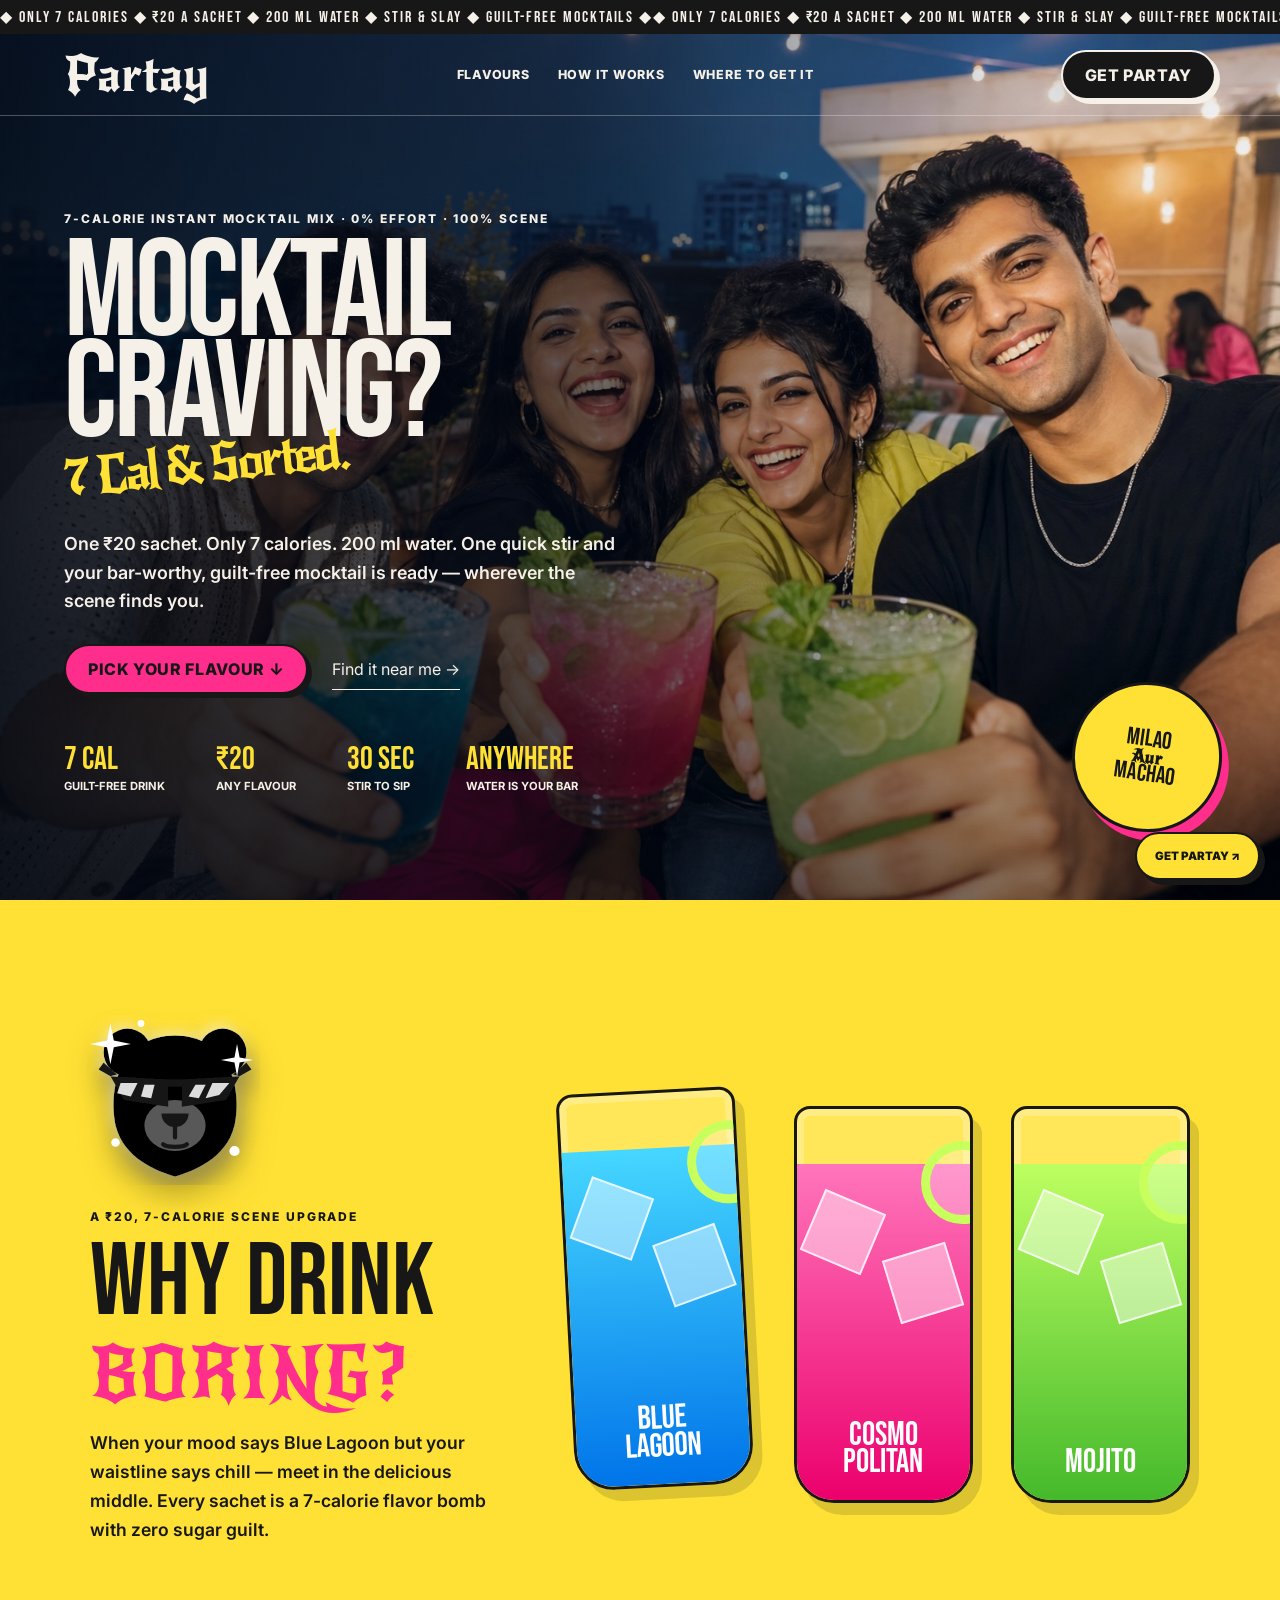
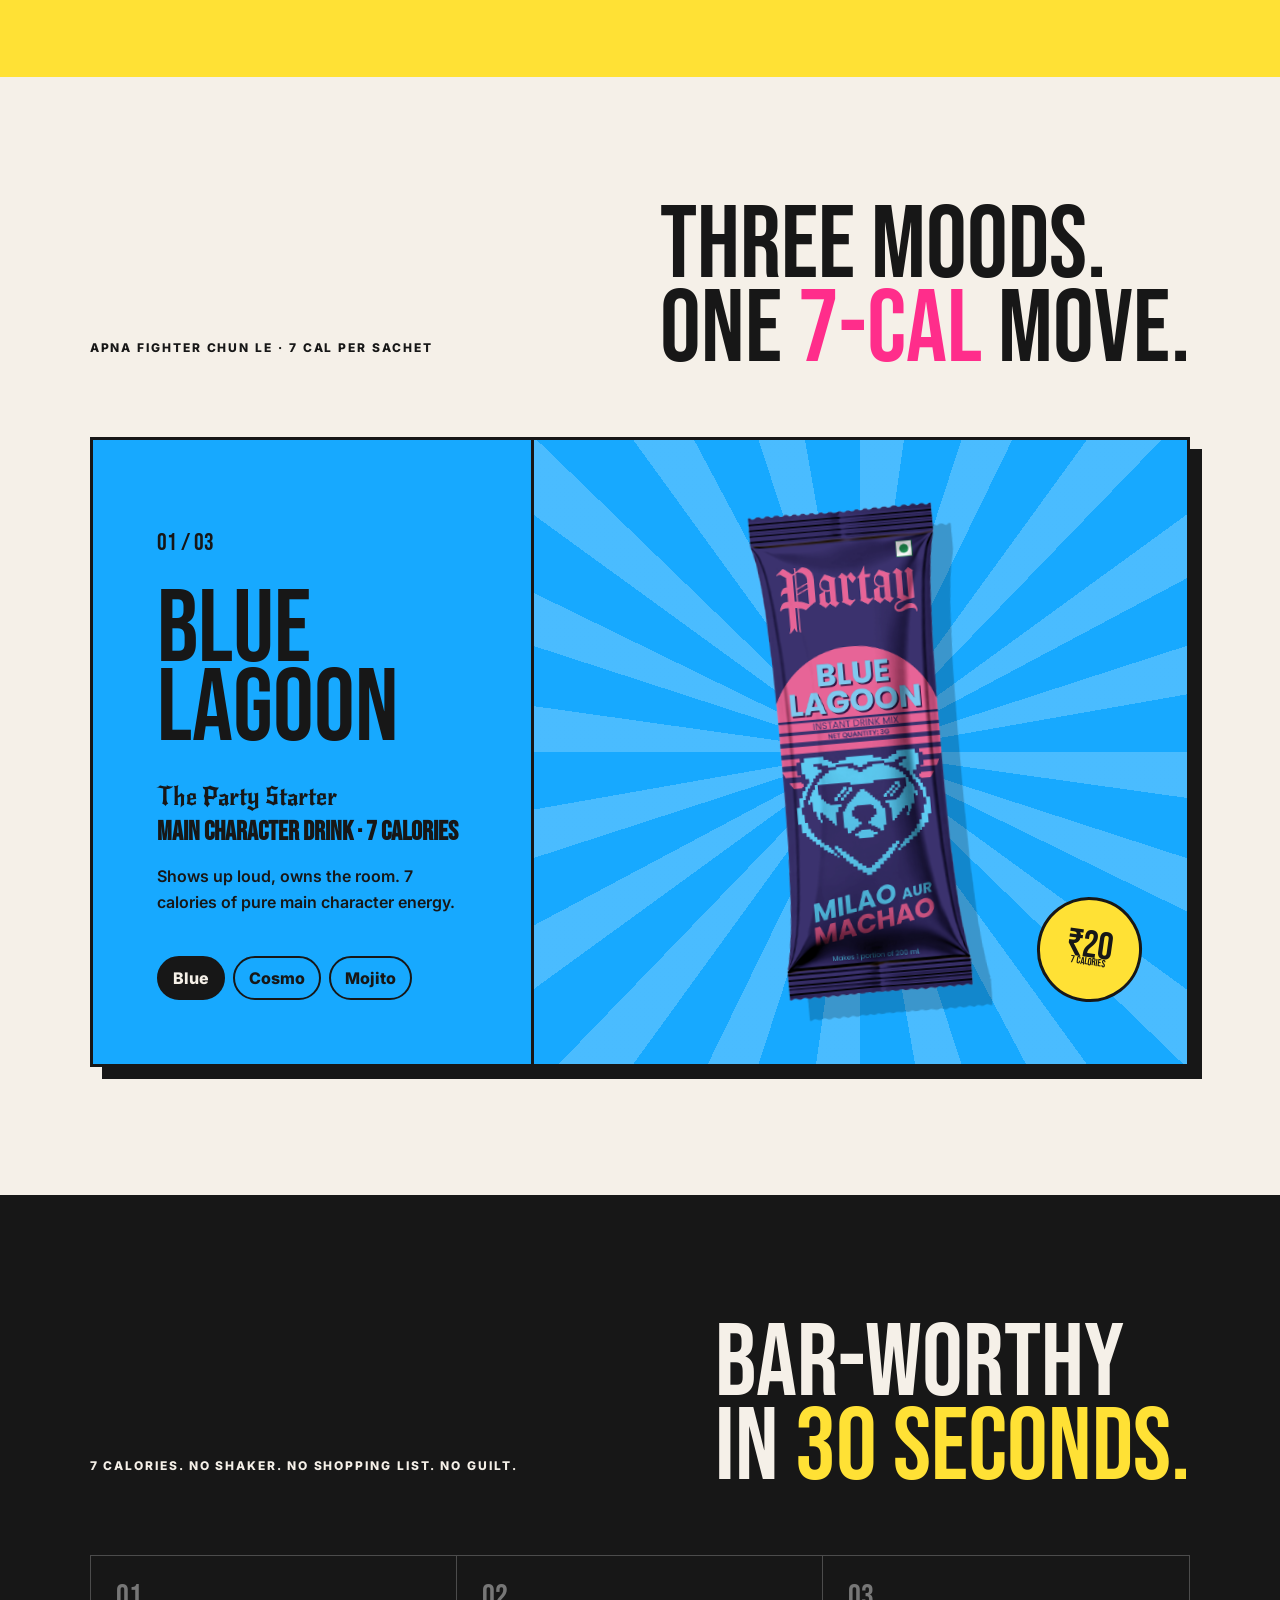
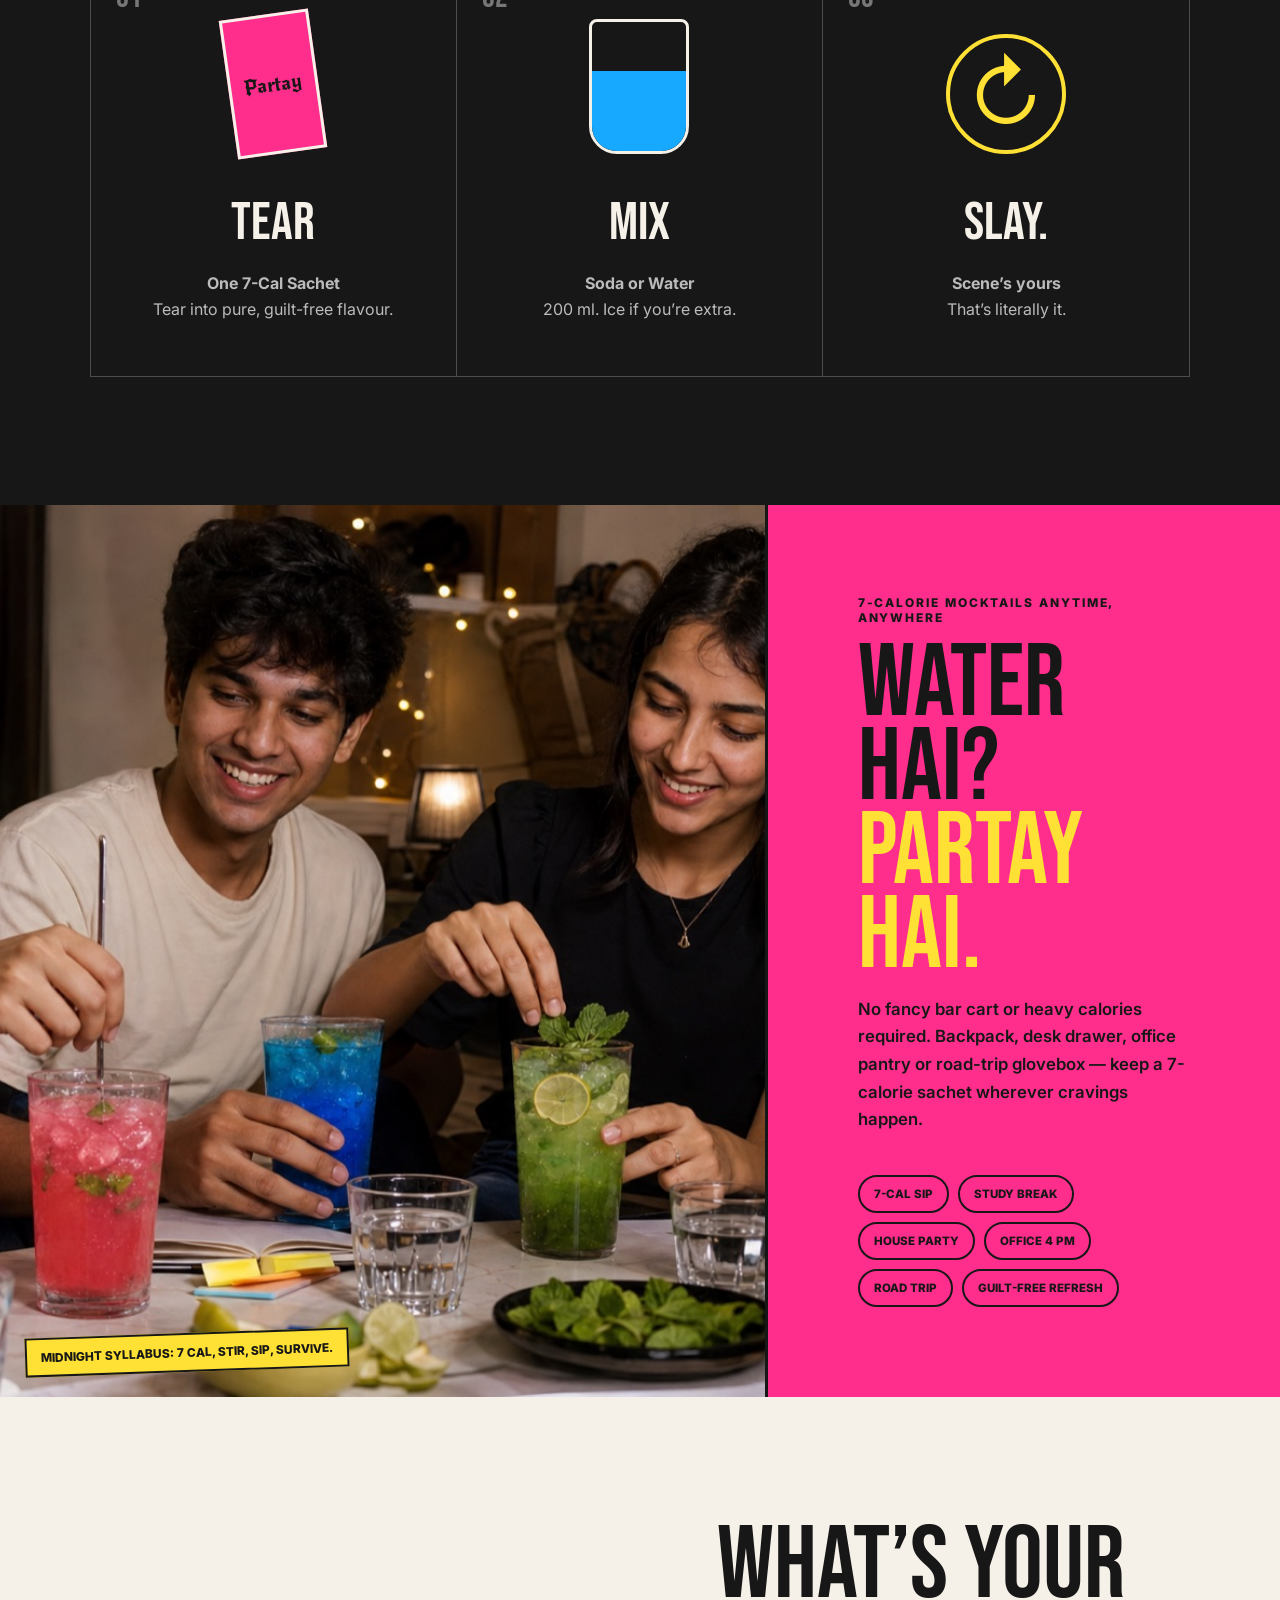
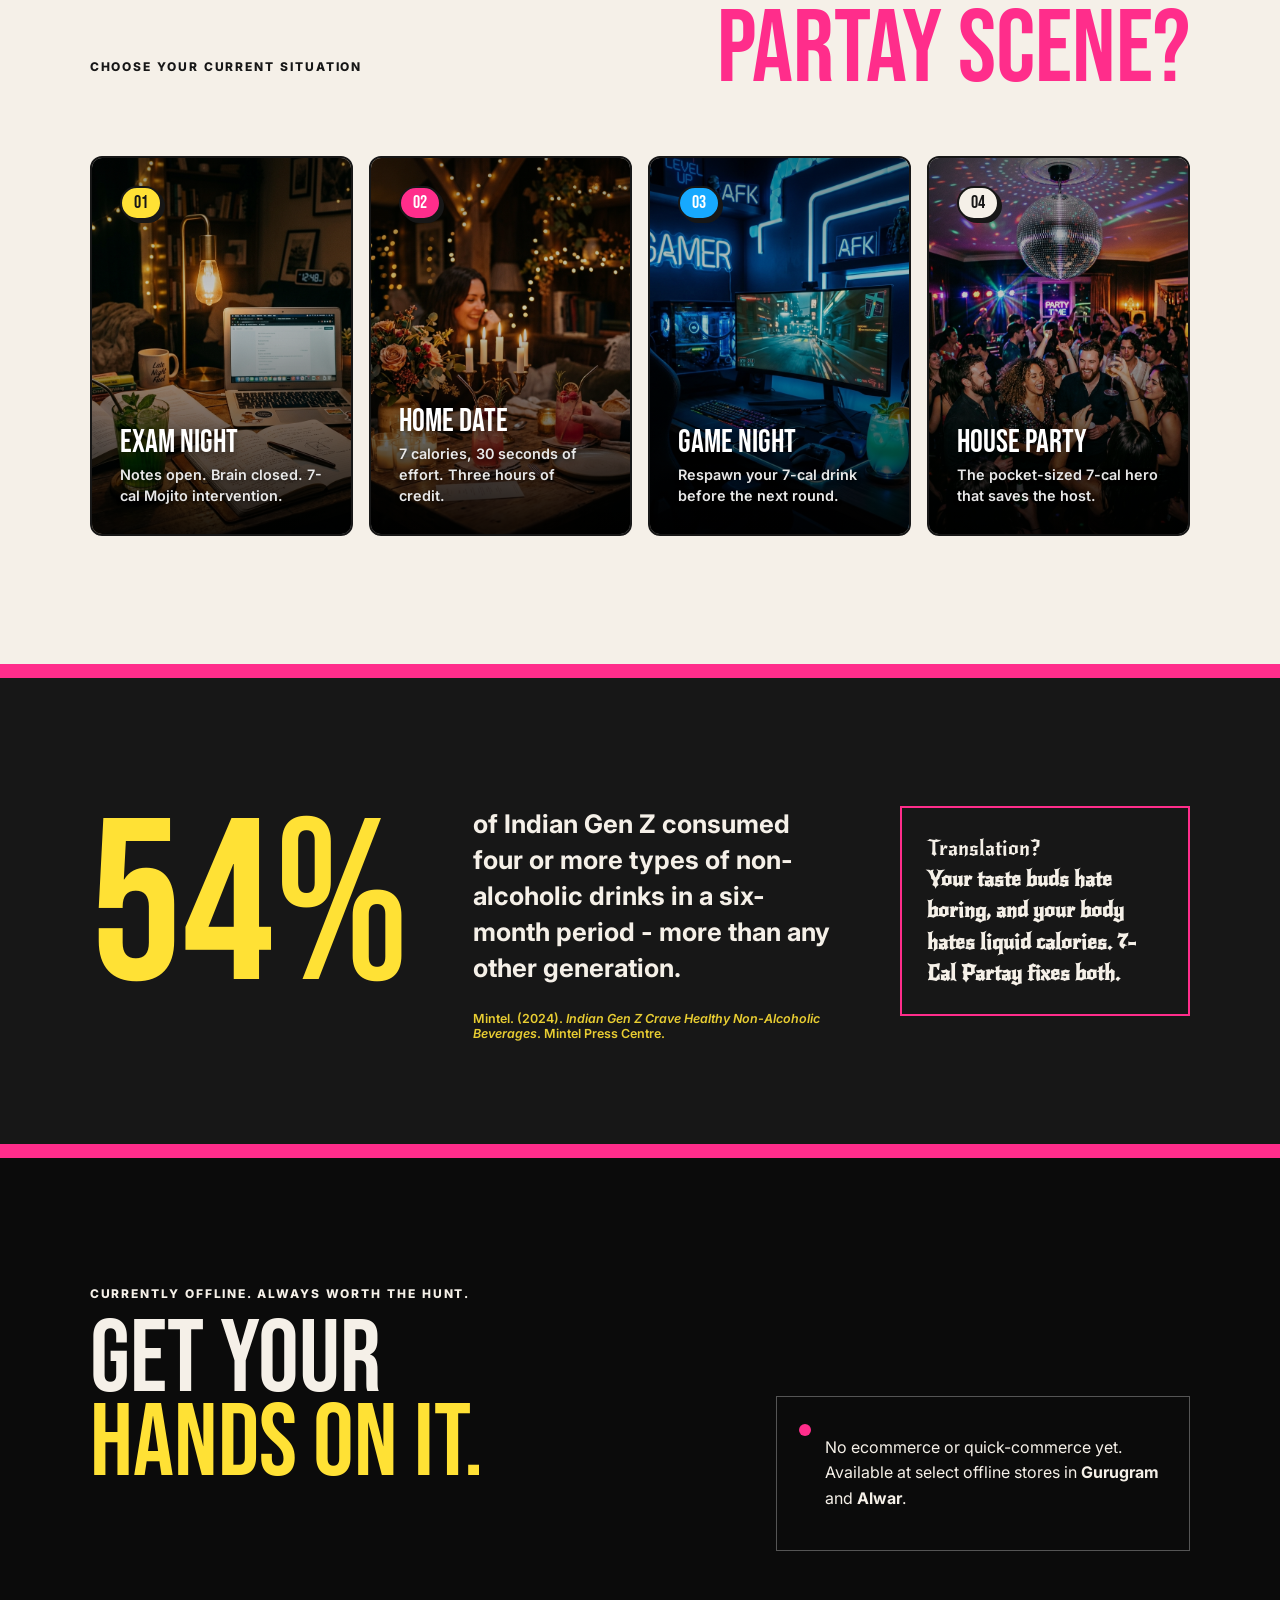
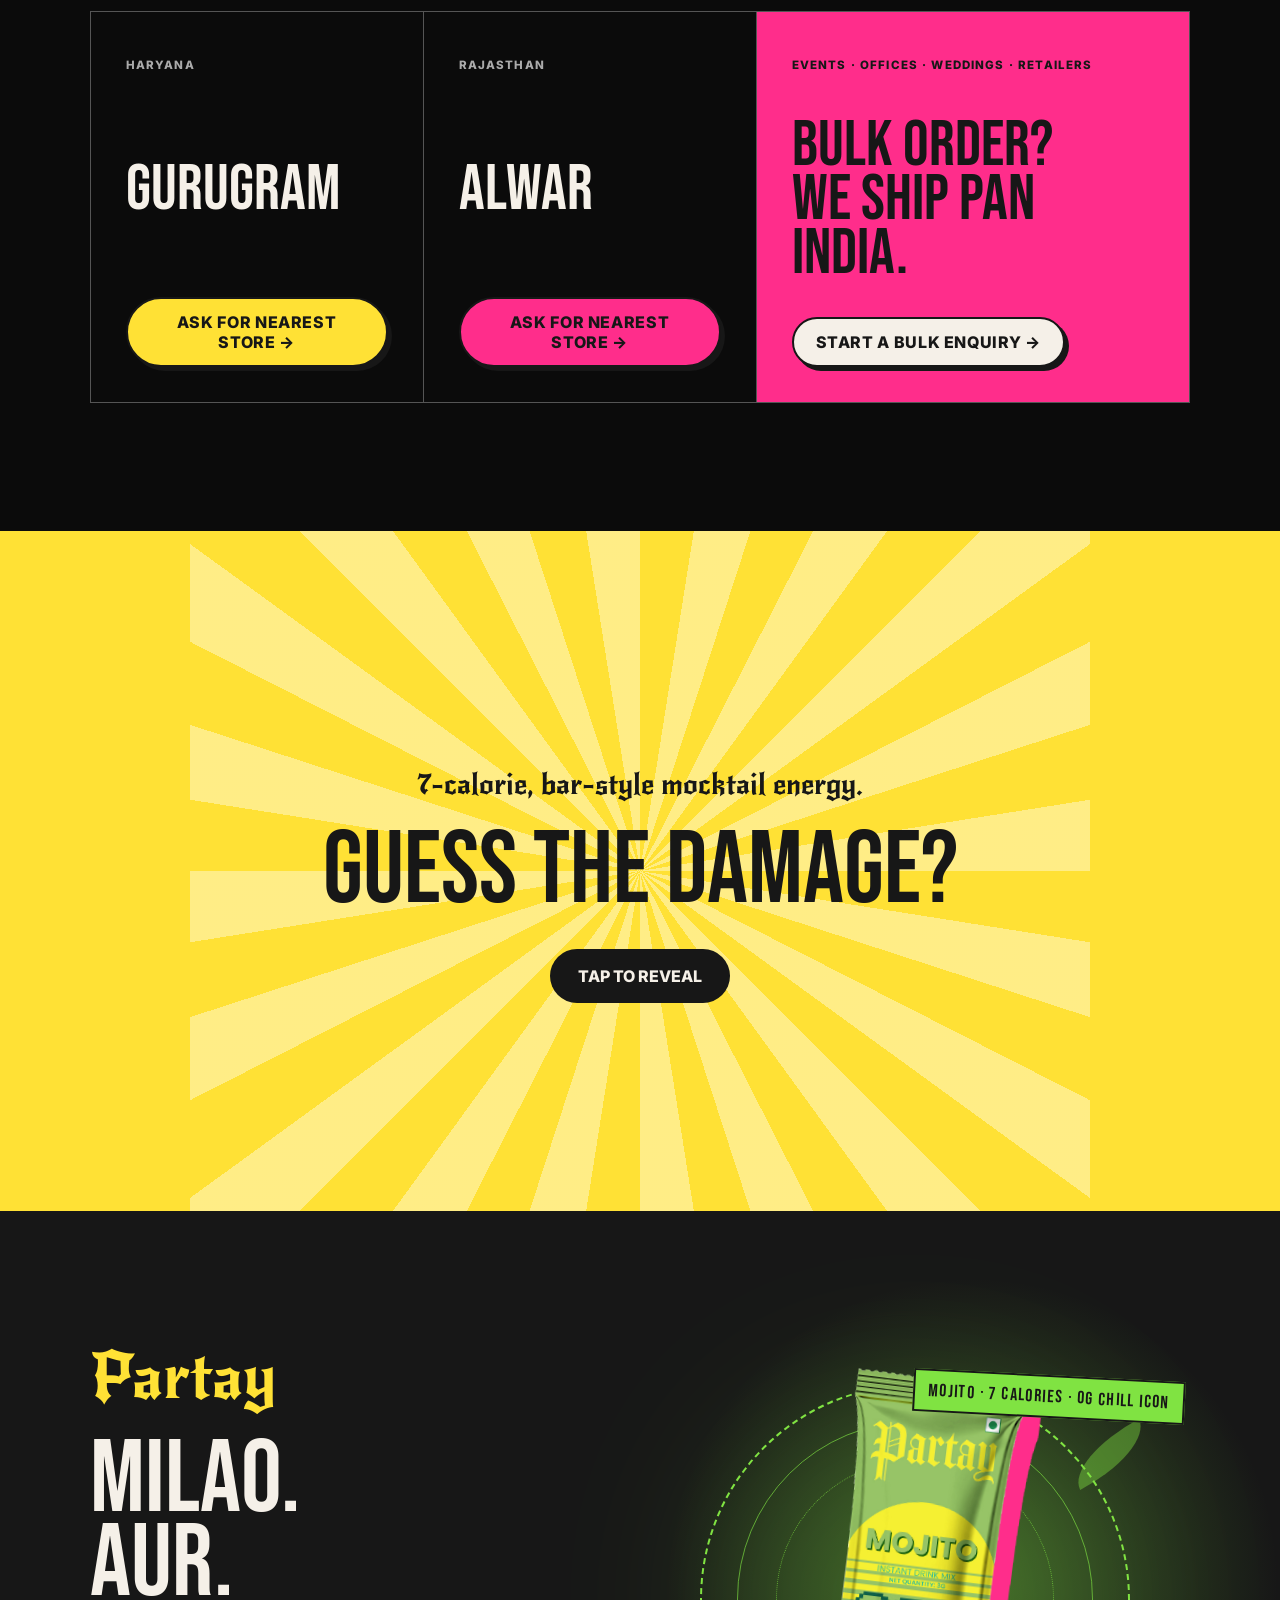
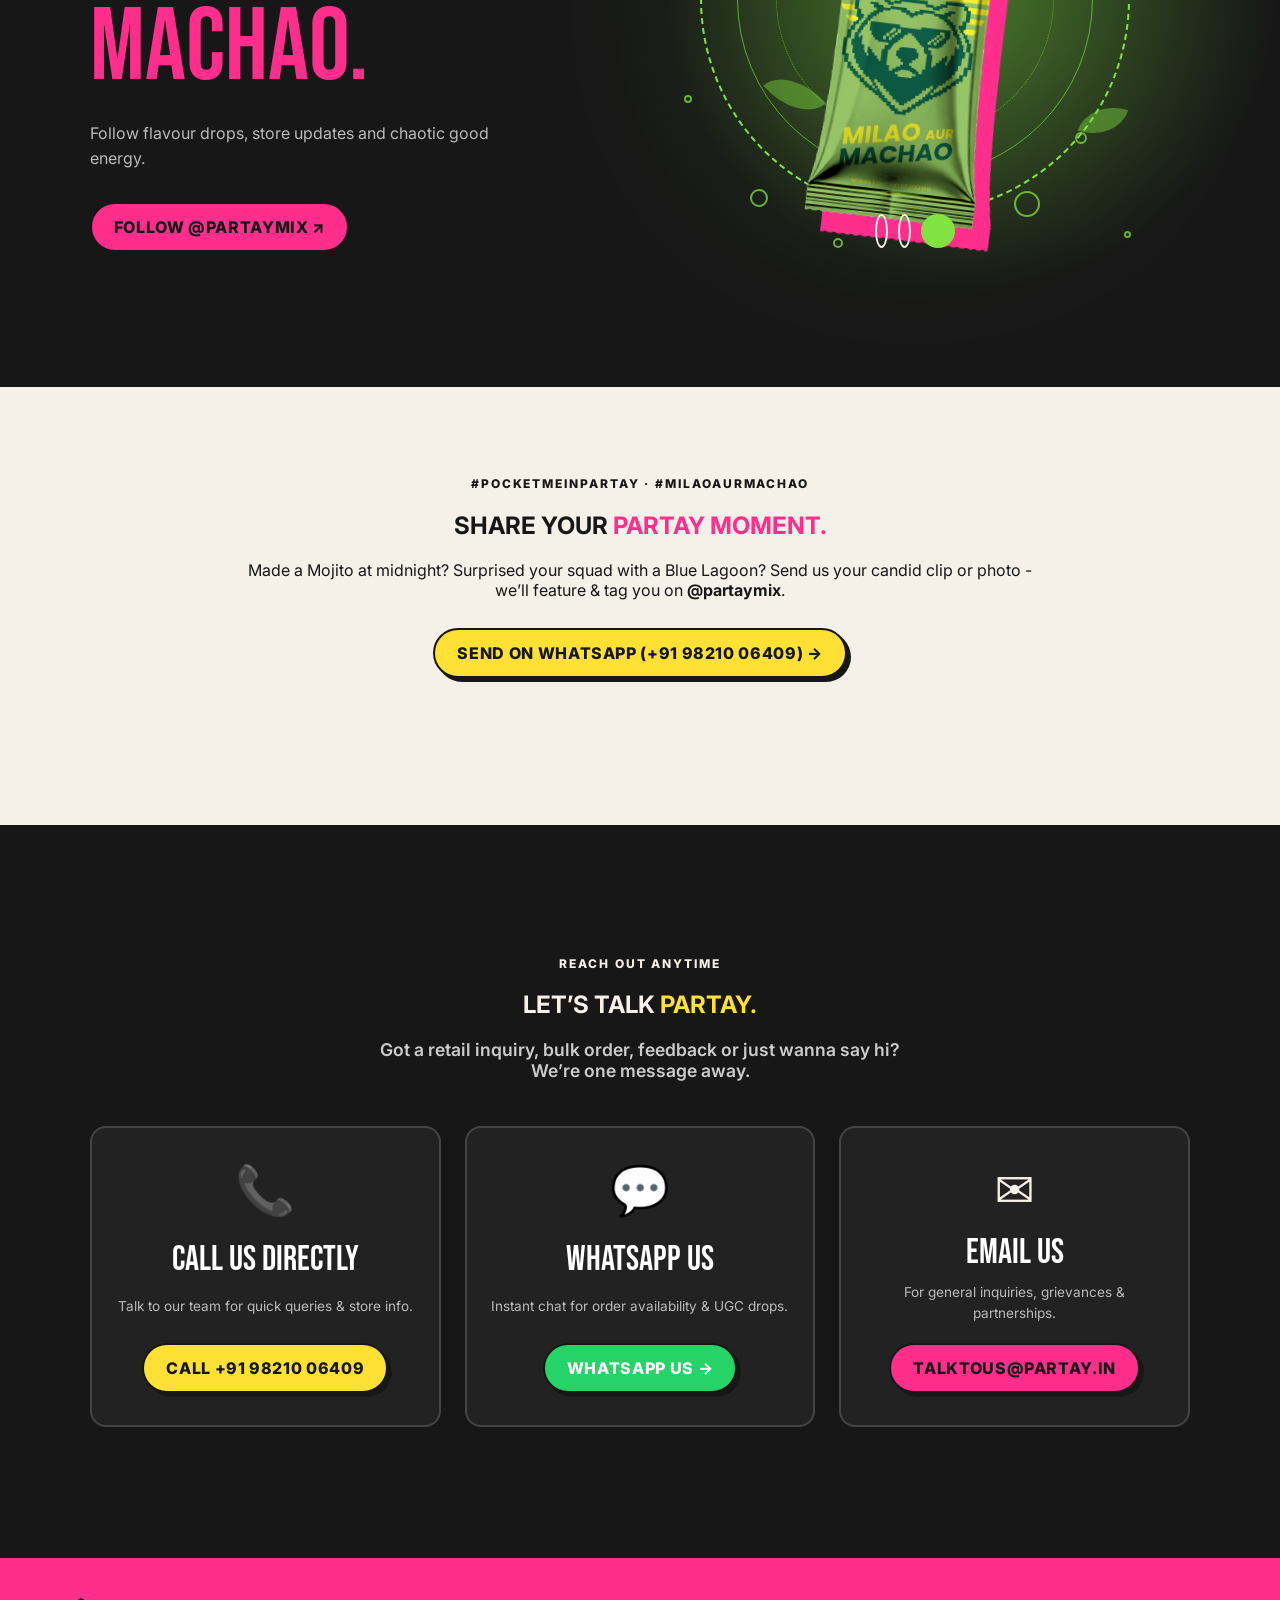
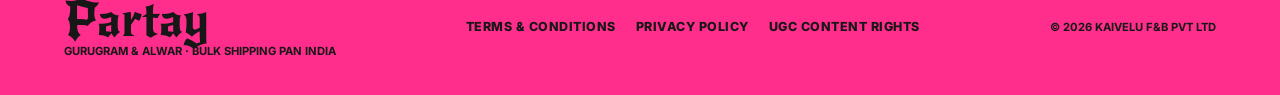
==== commit 617ea5fb: "Add 4D animated bear mascot and site loader" ====
--- a/index.html
+++ b/index.html
@@ -4,24 +4,24 @@
   <meta charset="utf-8">
   <meta name="viewport" content="width=device-width,initial-scale=1">
   <meta name="theme-color" content="#ff2d8b">
-  <meta name="description" content="Partay instant mocktail mix. One ₹20 sachet, 200 ml water, stir and slay. Available in Blue Lagoon, Cosmopolitan, and Mojito. Bulk shipping Pan India.">
-  <meta name="keywords" content="instant mocktail mix, mocktail sachet, partay, blue lagoon, cosmopolitan, mojito, ₹20 drinks, party mixer">
+  <meta name="description" content="Partay instant mocktail mix — only 7 calories per sachet! One ₹20 sachet, 200 ml water, stir and slay. Available in Blue Lagoon, Cosmopolitan, and Mojito. Bulk shipping Pan India.">
+  <meta name="keywords" content="7 calorie mocktail mix, instant mocktail mix, mocktail sachet, partay, blue lagoon, cosmopolitan, mojito, ₹20 drinks, party mixer, low calorie drink">
   <link rel="canonical" href="https://partaymix.com/">
   
-  <title>Partay | Instant Mocktail Mix | ₹20 Sachet - Pan India Shipping</title>
+  <title>Partay | 7-Calorie Instant Mocktail Mix | ₹20 Sachet - Pan India Shipping</title>
   
   <!-- Open Graph / Social Media -->
   <meta property="og:type" content="website">
   <meta property="og:site_name" content="Partay">
   <meta property="og:url" content="https://partaymix.com/">
-  <meta property="og:title" content="Partay | Instant Mocktail Mix | ₹20 Sachet">
-  <meta property="og:description" content="One ₹20 sachet. 200 ml water. One quick stir. Your bar-worthy mocktail is ready - wherever the scene finds you.">
+  <meta property="og:title" content="Partay | 7-Calorie Instant Mocktail Mix | ₹20 Sachet">
+  <meta property="og:description" content="One ₹20 sachet. Only 7 calories. 200 ml water. Your bar-worthy, guilt-free mocktail is ready in 30 seconds — wherever the scene finds you.">
   <meta property="og:image" content="https://partaymix.com/assets/partay-rooftop-hero.jpg">
   
   <!-- Twitter Cards -->
   <meta name="twitter:card" content="summary_large_image">
-  <meta name="twitter:title" content="Partay | Instant Mocktail Mix | ₹20 Sachet">
-  <meta name="twitter:description" content="One sachet. 200 ml water. One quick stir. Bar-worthy mocktails anytime, anywhere.">
+  <meta name="twitter:title" content="Partay | 7-Calorie Instant Mocktail Mix | ₹20 Sachet">
+  <meta name="twitter:description" content="One 7-calorie sachet. 200 ml water. One quick stir. Bar-worthy guilt-free mocktails anytime, anywhere.">
   <meta name="twitter:image" content="https://partaymix.com/assets/partay-rooftop-hero.jpg">
   
   <link rel="icon" type="image/svg+xml" href="assets/favicon.svg">
@@ -75,29 +75,114 @@
   </script>
 </head>
 <body>
+  <div id="site-loader" class="site-loader">
+    <div class="party-mascot-wrapper">
+      <div class="mascot-glow"></div>
+      <div class="party-mascot-float">
+        <div class="party-mascot">
+          <svg viewBox="0 0 100 100" xmlns="http://www.w3.org/2000/svg" class="mascot-svg">
+            <defs>
+              <filter id="pro-shadow-loader" x="-30%" y="-30%" width="160%" height="160%">
+                <feDropShadow dx="3" dy="8" stdDeviation="6" flood-color="#000" flood-opacity="0.35"/>
+                <feDropShadow dx="-2" dy="-3" stdDeviation="3" flood-color="#fff" flood-opacity="0.4"/>
+              </filter>
+            </defs>
+            <g filter="url(#pro-shadow-loader)">
+              <circle cx="22" cy="22" r="14" class="color-cycle" />
+              <circle cx="22" cy="22" r="7" fill="#171717" opacity="0.15" />
+              <circle cx="78" cy="22" r="14" class="color-cycle" />
+              <circle cx="78" cy="22" r="7" fill="#171717" opacity="0.15" />
+              <path d="M 50 12 C 20 12, 10 40, 15 65 C 20 85, 40 92, 50 95 C 60 92, 80 85, 85 65 C 90 40, 80 12, 50 12 Z" class="color-cycle" />
+              <ellipse cx="50" cy="65" rx="18" ry="15" fill="#ffffff" opacity="0.35" />
+              <path d="M 42 58 L 58 58 C 58 62, 55 66, 50 66 C 45 66, 42 62, 42 58 Z" fill="#171717" />
+              <path d="M 50 66 L 50 72 M 43 76 C 45 78, 55 78, 57 76" stroke="#171717" stroke-width="2.5" stroke-linecap="round" fill="none" />
+              <path d="M 12 36 L 46 38 L 46 54 L 20 50 Z" fill="#171717" />
+              <path d="M 54 38 L 88 36 L 80 50 L 54 54 Z" fill="#171717" />
+              <path d="M 44 38 L 56 38 L 56 42 L 44 42 Z" fill="#171717" />
+              <path d="M 12 36 L 5 32 L 8 28 L 16 35 Z" fill="#171717" />
+              <path d="M 88 36 L 95 32 L 92 28 L 84 35 Z" fill="#171717" />
+              <path d="M 18 40 L 28 40 L 24 48 L 16 46 Z" fill="#ffffff" opacity="0.85" />
+              <path d="M 32 41 L 38 41 L 36 49 L 30 48 Z" fill="#ffffff" opacity="0.85" />
+              <path d="M 62 41 L 68 41 L 64 49 L 58 48 Z" fill="#ffffff" opacity="0.85" />
+              <path d="M 72 40 L 82 40 L 76 47 L 68 49 Z" fill="#ffffff" opacity="0.85" />
+            </g>
+            <g fill="#fff">
+              <path d="M 10 15 L 12 5 L 14 15 L 24 17 L 14 19 L 12 29 L 10 19 L 0 17 Z" class="sparkle" />
+              <path d="M 85 25 L 86.5 17 L 88 25 L 96 26.5 L 88 28 L 86.5 36 L 85 28 L 77 26.5 Z" class="sparkle" />
+              <circle cx="85" cy="80" r="3" class="sparkle" />
+              <circle cx="15" cy="75" r="2.5" class="sparkle" />
+              <circle cx="30" cy="5" r="2" class="sparkle" />
+            </g>
+          </svg>
+        </div>
+      </div>
+    </div>
+  </div>
   <a class="skip-link" href="#main">Skip to the good stuff</a>
-  <div class="ticker" aria-hidden="true"><div class="ticker__track"><span>◆ ₹20 A SACHET ◆ 200 ML WATER ◆ STIR &amp; SLAY ◆ MOCKTAILS ANYTIME, ANYWHERE ◆</span><span>◆ ₹20 A SACHET ◆ 200 ML WATER ◆ STIR &amp; SLAY ◆ MOCKTAILS ANYTIME, ANYWHERE ◆</span></div></div>
+  <div class="ticker" aria-hidden="true"><div class="ticker__track"><span>◆ ONLY 7 CALORIES ◆ ₹20 A SACHET ◆ 200 ML WATER ◆ STIR &amp; SLAY ◆ GUILT-FREE MOCKTAILS ◆</span><span>◆ ONLY 7 CALORIES ◆ ₹20 A SACHET ◆ 200 ML WATER ◆ STIR &amp; SLAY ◆ GUILT-FREE MOCKTAILS ◆</span></div></div>
   <header class="nav"><a class="wordmark" href="#top">Partay</a><nav><a href="#flavours">Flavours</a><a href="#how">How it works</a><a href="#where">Where to get it</a></nav><button class="pill pill--dark" data-open-order>Get Partay</button></header>
   <main id="main">
     <section class="hero" id="top">
       <div class="hero__photo"></div><div class="hero__wash"></div><div class="bubbles"><i></i><i></i><i></i><i></i><i></i><i></i></div>
-      <div class="hero__content"><p class="eyebrow reveal">Instant mocktail mix · 0% effort · 100% scene</p><h1 class="reveal"><span>MOCKTAIL</span><span>CRAVING?</span><em>Sorted.</em></h1><p class="hero__lede reveal">One sachet. 200 ml water. One quick stir. Your bar-worthy mocktail is ready - wherever the scene finds you.</p><div class="hero__actions reveal"><a class="pill pill--pink" href="#flavours">Pick your flavour ↓</a><button class="text-link" data-open-order>Find it near me →</button></div><div class="hero__proof reveal"><div><strong>₹20</strong><span>any flavour</span></div><div><strong>30 sec</strong><span>stir to sip</span></div><div><strong>Anywhere</strong><span>water is your bar</span></div></div></div>
+      <div class="hero__content"><p class="eyebrow reveal">7-Calorie Instant Mocktail Mix · 0% Effort · 100% Scene</p><h1 class="reveal"><span>MOCKTAIL</span><span>CRAVING?</span><em>7 Cal &amp; Sorted.</em></h1><p class="hero__lede reveal">One ₹20 sachet. Only 7 calories. 200 ml water. One quick stir and your bar-worthy, guilt-free mocktail is ready — wherever the scene finds you.</p><div class="hero__actions reveal"><a class="pill pill--pink" href="#flavours">Pick your flavour ↓</a><button class="text-link" data-open-order>Find it near me →</button></div><div class="hero__proof reveal"><div><strong>7 CAL</strong><span>guilt-free drink</span></div><div><strong>₹20</strong><span>any flavour</span></div><div><strong>30 sec</strong><span>stir to sip</span></div><div><strong>Anywhere</strong><span>water is your bar</span></div></div></div>
       <div class="hero__stamp"><span>Milao</span><b>Aur</b><span>Machao</span></div>
     </section>
-    <section class="thirst"><div class="thirst__copy reveal"><p class="kicker">A ₹20 scene upgrade</p><h2>WHY DRINK <span class="scribble">BORING?</span></h2><p>When your mood says Blue Lagoon but your wallet says nimbu paani - meet in the delicious middle.</p></div><div class="glass-row"><button class="glass blue active" data-flavour-jump="blue"><i class="ice one"></i><i class="ice two"></i><i class="lime"></i><span>BLUE<br>LAGOON</span></button><button class="glass pink" data-flavour-jump="pink"><i class="ice one"></i><i class="ice two"></i><i class="lime"></i><span>COSMO<br>POLITAN</span></button><button class="glass green" data-flavour-jump="green"><i class="ice one"></i><i class="ice two"></i><i class="lime"></i><span>MOJITO</span></button></div></section>
-    <section class="flavours" id="flavours"><div class="section-heading reveal"><p class="kicker">Apna fighter chun le</p><h2>THREE MOODS.<br>ONE <span>₹20</span> MOVE.</h2></div><div class="flavour-stage reveal" data-active-flavour="blue"><div class="flavour-copy"><p class="flavour-count"><span id="flavourNumber">01</span> / 03</p><h3 id="flavourName">BLUE LAGOON</h3><p class="flavour-role" id="flavourRole">The Party Starter</p><strong class="flavour-line" id="flavourLine">MAIN CHARACTER DRINK</strong><p id="flavourDesc">Shows up loud, owns the room. No introduction needed.</p><div class="flavour-tabs" role="tablist"><button class="active" role="tab" aria-selected="true" data-flavour="blue">Blue</button><button role="tab" aria-selected="false" data-flavour="pink">Cosmo</button><button role="tab" aria-selected="false" data-flavour="green">Mojito</button></div></div><div class="flavour-visual"><div class="sunburst"></div><img id="productPack" src="assets/bluelagoon.png" width="1024" height="1536" loading="lazy" decoding="async" alt="Partay Blue Lagoon sachet"><div class="price-sticker">₹20<br><small>ANY FLAVOUR</small></div></div></div></section>
-    <section class="how" id="how"><div class="section-heading light reveal"><p class="kicker">No shaker. No shopping list. No skill issue.</p><h2>BAR-WORTHY<br>IN <span>30 SECONDS.</span></h2></div><div class="steps"><article class="step reveal"><span class="step__no">01</span><div class="step__icon sachet-mini">Partay</div><h3>TEAR</h3><p><strong>One sachet</strong><br>Any flavour you fancy.</p></article><article class="step reveal"><span class="step__no">02</span><div class="step__icon water-cup"><i></i></div><h3>MIX</h3><p><strong>Soda or Water</strong><br>200 ml. Ice if you’re extra.</p></article><article class="step reveal"><span class="step__no">03</span><div class="step__icon stir-icon">↻</div><h3>SLAY.</h3><p><strong>Scene’s yours</strong><br>That’s literally it.</p></article></div></section>
-    <section class="anywhere"><figure class="anywhere__photo reveal"><img src="assets/partay-study-break.jpg" width="1600" height="900" loading="lazy" decoding="async" alt="Three Indian friends making colourful mocktails during a study break"><figcaption>Midnight syllabus: stir, sip, survive.</figcaption></figure><div class="anywhere__copy reveal"><p class="kicker">Mocktails anytime, anywhere</p><h2>WATER HAI?<br><span>PARTAY HAI.</span></h2><p>No fancy bar cart required. Backpack, desk drawer, office pantry or road-trip glovebox - keep a sachet where cravings happen.</p><div class="occasion-pills"><span>Study break</span><span>House party</span><span>Office 4 PM</span><span>First date</span><span>Road trip</span><span>Me-time</span></div></div></section>
-    <section class="scenes"><div class="section-heading reveal"><p class="kicker">Choose your current situation</p><h2>WHAT’S YOUR<br><span>PARTAY SCENE?</span></h2></div><div class="scene-cards"><article class="scene-card reveal"><img class="scene-card__bg" src="assets/scene_exam_night.png" loading="lazy" decoding="async" alt="Exam Night"><div class="scene-card__overlay"></div><span class="scene-card__no">01</span><div class="scene-card__body"><h3>EXAM NIGHT</h3><p>Notes open. Brain closed. Mojito intervention.</p></div></article><article class="scene-card reveal"><img class="scene-card__bg" src="assets/scene_home_date.png" loading="lazy" decoding="async" alt="Home Date"><div class="scene-card__overlay"></div><span class="scene-card__no">02</span><div class="scene-card__body"><h3>HOME DATE</h3><p>Thirty seconds of effort. Three hours of credit.</p></div></article><article class="scene-card reveal"><img class="scene-card__bg" src="assets/scene_game_night.png" loading="lazy" decoding="async" alt="Game Night"><div class="scene-card__overlay"></div><span class="scene-card__no">03</span><div class="scene-card__body"><h3>GAME NIGHT</h3><p>Respawn your drink before the next round.</p></div></article><article class="scene-card reveal"><img class="scene-card__bg" src="assets/scene_house_party.png" loading="lazy" decoding="async" alt="House Party"><div class="scene-card__overlay"></div><span class="scene-card__no">04</span><div class="scene-card__body"><h3>HOUSE PARTY</h3><p>The pocket-sized guest that saves the host.</p></div></article></div></section>
-    <section class="insight"><div class="insight__number reveal">54%</div><div class="insight__copy reveal"><p>of Indian Gen Z consumed four or more types of non-alcoholic drinks in a six-month period - more than any other generation.</p><span class="insight__citation">Mintel. (2024). <em>Indian Gen Z Crave Healthy Non-Alcoholic Beverages</em>. Mintel Press Centre.</span></div><div class="insight__aside reveal">Translation?<br><strong>Your taste buds hate being put in a box.</strong></div></section>
+    <section class="thirst"><div class="thirst__copy reveal">
+      <div class="party-mascot-wrapper reveal">
+        <div class="mascot-glow"></div>
+        <div class="party-mascot-float">
+          <div class="party-mascot">
+            <svg viewBox="0 0 100 100" xmlns="http://www.w3.org/2000/svg" class="mascot-svg">
+              <defs>
+                <filter id="pro-shadow" x="-30%" y="-30%" width="160%" height="160%">
+                  <feDropShadow dx="3" dy="8" stdDeviation="6" flood-color="#000" flood-opacity="0.35"/>
+                  <feDropShadow dx="-2" dy="-3" stdDeviation="3" flood-color="#fff" flood-opacity="0.4"/>
+                </filter>
+              </defs>
+              <g filter="url(#pro-shadow)">
+                <circle cx="22" cy="22" r="14" class="color-cycle" />
+                <circle cx="22" cy="22" r="7" fill="#171717" opacity="0.15" />
+                <circle cx="78" cy="22" r="14" class="color-cycle" />
+                <circle cx="78" cy="22" r="7" fill="#171717" opacity="0.15" />
+                <path d="M 50 12 C 20 12, 10 40, 15 65 C 20 85, 40 92, 50 95 C 60 92, 80 85, 85 65 C 90 40, 80 12, 50 12 Z" class="color-cycle" />
+                <ellipse cx="50" cy="65" rx="18" ry="15" fill="#ffffff" opacity="0.35" />
+                <path d="M 42 58 L 58 58 C 58 62, 55 66, 50 66 C 45 66, 42 62, 42 58 Z" fill="#171717" />
+                <path d="M 50 66 L 50 72 M 43 76 C 45 78, 55 78, 57 76" stroke="#171717" stroke-width="2.5" stroke-linecap="round" fill="none" />
+                <path d="M 12 36 L 46 38 L 46 54 L 20 50 Z" fill="#171717" />
+                <path d="M 54 38 L 88 36 L 80 50 L 54 54 Z" fill="#171717" />
+                <path d="M 44 38 L 56 38 L 56 42 L 44 42 Z" fill="#171717" />
+                <path d="M 12 36 L 5 32 L 8 28 L 16 35 Z" fill="#171717" />
+                <path d="M 88 36 L 95 32 L 92 28 L 84 35 Z" fill="#171717" />
+                <path d="M 18 40 L 28 40 L 24 48 L 16 46 Z" fill="#ffffff" opacity="0.85" />
+                <path d="M 32 41 L 38 41 L 36 49 L 30 48 Z" fill="#ffffff" opacity="0.85" />
+                <path d="M 62 41 L 68 41 L 64 49 L 58 48 Z" fill="#ffffff" opacity="0.85" />
+                <path d="M 72 40 L 82 40 L 76 47 L 68 49 Z" fill="#ffffff" opacity="0.85" />
+              </g>
+              <g fill="#fff">
+                <path d="M 10 15 L 12 5 L 14 15 L 24 17 L 14 19 L 12 29 L 10 19 L 0 17 Z" class="sparkle" />
+                <path d="M 85 25 L 86.5 17 L 88 25 L 96 26.5 L 88 28 L 86.5 36 L 85 28 L 77 26.5 Z" class="sparkle" />
+                <circle cx="85" cy="80" r="3" class="sparkle" />
+                <circle cx="15" cy="75" r="2.5" class="sparkle" />
+                <circle cx="30" cy="5" r="2" class="sparkle" />
+              </g>
+            </svg>
+          </div>
+        </div>
+      </div>
+      <p class="kicker">A ₹20, 7-Calorie scene upgrade</p><h2>WHY DRINK <span class="scribble">BORING?</span></h2><p>When your mood says Blue Lagoon but your waistline says chill — meet in the delicious middle. Every sachet is a 7-calorie flavor bomb with zero sugar guilt.</p></div><div class="glass-row"><button class="glass blue active" data-flavour-jump="blue"><i class="ice one"></i><i class="ice two"></i><i class="lime"></i><span>BLUE<br>LAGOON</span></button><button class="glass pink" data-flavour-jump="pink"><i class="ice one"></i><i class="ice two"></i><i class="lime"></i><span>COSMO<br>POLITAN</span></button><button class="glass green" data-flavour-jump="green"><i class="ice one"></i><i class="ice two"></i><i class="lime"></i><span>MOJITO</span></button></div></section>
+    <section class="flavours" id="flavours"><div class="section-heading reveal"><p class="kicker">Apna fighter chun le · 7 Cal per sachet</p><h2>THREE MOODS.<br>ONE <span>7-CAL</span> MOVE.</h2></div><div class="flavour-stage reveal" data-active-flavour="blue"><div class="flavour-copy"><p class="flavour-count"><span id="flavourNumber">01</span> / 03</p><h3 id="flavourName">BLUE LAGOON</h3><p class="flavour-role" id="flavourRole">The Party Starter</p><strong class="flavour-line" id="flavourLine">MAIN CHARACTER DRINK · 7 CALORIES</strong><p id="flavourDesc">Shows up loud, owns the room. 7 calories of pure main character energy.</p><div class="flavour-tabs" role="tablist"><button class="active" role="tab" aria-selected="true" data-flavour="blue">Blue</button><button role="tab" aria-selected="false" data-flavour="pink">Cosmo</button><button role="tab" aria-selected="false" data-flavour="green">Mojito</button></div></div><div class="flavour-visual"><div class="sunburst"></div><img id="productPack" src="assets/bluelagoon.png" width="1024" height="1536" loading="lazy" decoding="async" alt="Partay Blue Lagoon sachet"><div class="price-sticker">₹20<br><small>7 CALORIES</small></div></div></div></section>
+    <section class="how" id="how"><div class="section-heading light reveal"><p class="kicker">7 Calories. No shaker. No shopping list. No guilt.</p><h2>BAR-WORTHY<br>IN <span>30 SECONDS.</span></h2></div><div class="steps"><article class="step reveal"><span class="step__no">01</span><div class="step__icon sachet-mini">Partay</div><h3>TEAR</h3><p><strong>One 7-Cal Sachet</strong><br>Tear into pure, guilt-free flavour.</p></article><article class="step reveal"><span class="step__no">02</span><div class="step__icon water-cup"><i></i></div><h3>MIX</h3><p><strong>Soda or Water</strong><br>200 ml. Ice if you’re extra.</p></article><article class="step reveal"><span class="step__no">03</span><div class="step__icon stir-icon">↻</div><h3>SLAY.</h3><p><strong>Scene’s yours</strong><br>That’s literally it.</p></article></div></section>
+    <section class="anywhere"><figure class="anywhere__photo reveal"><img src="assets/partay-study-break.jpg" width="1600" height="900" loading="lazy" decoding="async" alt="Three Indian friends making colourful mocktails during a study break"><figcaption>Midnight syllabus: 7 cal, stir, sip, survive.</figcaption></figure><div class="anywhere__copy reveal"><p class="kicker">7-Calorie mocktails anytime, anywhere</p><h2>WATER HAI?<br><span>PARTAY HAI.</span></h2><p>No fancy bar cart or heavy calories required. Backpack, desk drawer, office pantry or road-trip glovebox — keep a 7-calorie sachet wherever cravings happen.</p><div class="occasion-pills"><span>7-Cal Sip</span><span>Study break</span><span>House party</span><span>Office 4 PM</span><span>Road trip</span><span>Guilt-free refresh</span></div></div></section>
+    <section class="scenes"><div class="section-heading reveal"><p class="kicker">Choose your current situation</p><h2>WHAT’S YOUR<br><span>PARTAY SCENE?</span></h2></div><div class="scene-cards"><article class="scene-card reveal"><img class="scene-card__bg" src="assets/scene_exam_night.png" loading="lazy" decoding="async" alt="Exam Night"><div class="scene-card__overlay"></div><span class="scene-card__no">01</span><div class="scene-card__body"><h3>EXAM NIGHT</h3><p>Notes open. Brain closed. 7-cal Mojito intervention.</p></div></article><article class="scene-card reveal"><img class="scene-card__bg" src="assets/scene_home_date.png" loading="lazy" decoding="async" alt="Home Date"><div class="scene-card__overlay"></div><span class="scene-card__no">02</span><div class="scene-card__body"><h3>HOME DATE</h3><p>7 calories, 30 seconds of effort. Three hours of credit.</p></div></article><article class="scene-card reveal"><img class="scene-card__bg" src="assets/scene_game_night.png" loading="lazy" decoding="async" alt="Game Night"><div class="scene-card__overlay"></div><span class="scene-card__no">03</span><div class="scene-card__body"><h3>GAME NIGHT</h3><p>Respawn your 7-cal drink before the next round.</p></div></article><article class="scene-card reveal"><img class="scene-card__bg" src="assets/scene_house_party.png" loading="lazy" decoding="async" alt="House Party"><div class="scene-card__overlay"></div><span class="scene-card__no">04</span><div class="scene-card__body"><h3>HOUSE PARTY</h3><p>The pocket-sized 7-cal hero that saves the host.</p></div></article></div></section>
+    <section class="insight"><div class="insight__number reveal">54%</div><div class="insight__copy reveal"><p>of Indian Gen Z consumed four or more types of non-alcoholic drinks in a six-month period - more than any other generation.</p><span class="insight__citation">Mintel. (2024). <em>Indian Gen Z Crave Healthy Non-Alcoholic Beverages</em>. Mintel Press Centre.</span></div><div class="insight__aside reveal">Translation?<br><strong>Your taste buds hate boring, and your body hates liquid calories. 7-Cal Partay fixes both.</strong></div></section>
     <section class="where" id="where"><div class="where__top"><div class="section-heading light reveal"><p class="kicker">Currently offline. Always worth the hunt.</p><h2>GET YOUR<br><span>HANDS ON IT.</span></h2></div><div class="where__note reveal"><span class="pulse"></span><p>No ecommerce or quick-commerce yet. Available at select offline stores in <strong>Gurugram</strong> and <strong>Alwar</strong>.</p></div></div><div class="availability"><article class="city-card reveal"><p>Haryana</p><h3>GURUGRAM</h3><button class="pill pill--yellow" data-open-order>Ask for nearest store →</button></article><article class="city-card reveal"><p>Rajasthan</p><h3>ALWAR</h3><button class="pill pill--pink" data-open-order>Ask for nearest store →</button></article><article class="bulk-card reveal"><p>Events · Offices · Weddings · Retailers</p><h3>BULK ORDER?<br>WE SHIP PAN INDIA.</h3><button class="pill pill--cream" data-open-order data-order-type="bulk">Start a bulk enquiry →</button></article></div></section>
-    <section class="reveal-price"><div class="price-before"><p>Bar-style mocktail energy.</p><h2>GUESS THE DAMAGE?</h2><button class="price-button" id="priceButton">TAP TO REVEAL</button></div><div class="price-after" id="priceAfter" aria-live="polite"><span>₹</span><strong>20</strong><p>PER SACHET. ANY FLAVOUR.</p><button class="pill pill--dark" data-open-order>Okay, I need this →</button></div></section>
+    <section class="reveal-price"><div class="price-before"><p>7-calorie, bar-style mocktail energy.</p><h2>GUESS THE DAMAGE?</h2><button class="price-button" id="priceButton">TAP TO REVEAL</button></div><div class="price-after" id="priceAfter" aria-live="polite"><span>₹</span><strong>20</strong><p>PER SACHET · ONLY 7 CALORIES · ANY FLAVOUR</p><button class="pill pill--dark" data-open-order>Okay, I need this →</button></div></section>
     <section class="closing" data-closing-flavour="green">
       <div class="closing__content reveal"><p class="wordmark">Partay</p><h2>MILAO.<br>AUR.<br><span>MACHAO.</span></h2><p>Follow flavour drops, store updates and chaotic good energy.</p><a class="pill pill--pink" href="https://www.instagram.com/partaymix" target="_blank" rel="noopener">Follow @partaymix ↗</a></div>
       <div class="closing__visual reveal">
         <div class="closing__fx" aria-hidden="true"><i></i><i></i><i></i><i></i><i></i><i></i><b></b><b></b><b></b></div>
         <div class="orbit" aria-hidden="true"></div>
-        <span class="closing__flavour" id="closingFlavour">MOJITO · OG CHILL ICON</span>
+        <span class="closing__flavour" id="closingFlavour">MOJITO · 7 CALORIES · OG CHILL ICON</span>
         <img id="closingPack" src="assets/mojito.png" loading="lazy" decoding="async" width="1024" height="1536" alt="Partay Mojito sachet">
         <div class="closing__dots" role="group" aria-label="Choose closing flavour">
           <button data-closing-pick="blue" aria-label="Show Blue Lagoon"></button>
@@ -157,6 +242,6 @@
     </div>
     <p>© 2026 Kaivelu F&amp;B Pvt Ltd</p>
   </footer><button class="floating-order" data-open-order>GET PARTAY ↗</button>
-  <dialog class="order-modal" id="orderModal"><button class="modal-close" data-close-order aria-label="Close">×</button><p class="kicker">Tell us what you need</p><h2 id="modalTitle">LET’S FIND YOUR PARTAY.</h2><p id="modalIntro">Choose the fastest way to get a store location or place a bulk enquiry.</p><div class="order-options"><a class="order-option" href="https://www.instagram.com/partaymix" target="_blank" rel="noopener"><span>FASTEST</span><strong>DM @partaymix</strong><small>Ask for Gurugram / Alwar store availability</small></a><button class="order-option" id="copyEnquiry"><span>BULK · PAN INDIA</span><strong>Copy enquiry message</strong><small>Paste it into Instagram DM</small></button></div><p class="copy-status" id="copyStatus" aria-live="polite"></p><p class="modal-note">Online checkout and quick-commerce are not available yet.</p></dialog>
+  <dialog class="order-modal" id="orderModal"><button class="modal-close" data-close-order aria-label="Close">×</button><p class="kicker">Tell us what you need</p><h2 id="modalTitle">LET’S FIND YOUR PARTAY.</h2><p id="modalIntro">Choose the fastest way to get a store location or place a bulk enquiry for 7-calorie Partay sachets.</p><div class="order-options"><a class="order-option" href="https://www.instagram.com/partaymix" target="_blank" rel="noopener"><span>FASTEST</span><strong>DM @partaymix</strong><small>Ask for Gurugram / Alwar store availability</small></a><button class="order-option" id="copyEnquiry"><span>BULK · PAN INDIA</span><strong>Copy enquiry message</strong><small>Paste it into Instagram DM</small></button></div><p class="copy-status" id="copyStatus" aria-live="polite"></p><p class="modal-note">Online checkout and quick-commerce are not available yet.</p></dialog>
 </body>
 </html>
--- a/styles.css
+++ b/styles.css
@@ -19,6 +19,27 @@
 .contact-section{padding:clamp(80px,10vw,140px) clamp(24px,7vw,100px);background:var(--ink);color:var(--cream);text-align:center}.contact-section h2 span{color:var(--yellow)}.contact-lead{max-width:540px;margin:15px auto 45px;font-size:1.1rem;font-weight:600;color:#ccc}.contact-cards{display:grid;grid-template-columns:repeat(3,1fr);gap:24px;max-width:1100px;margin:0 auto}.contact-card{background:#222;border:2px solid #444;border-radius:16px;padding:32px 24px;display:flex;flex-direction:column;align-items:center;justify-content:space-between;transition:.25s}.contact-card:hover{border-color:var(--yellow);transform:translateY(-6px)}.contact-icon{font-size:3rem;margin-bottom:12px}.contact-card h3{margin:0 0 8px;font-family:"Bebas Neue";font-size:2.2rem;font-weight:400;color:#fff}.contact-card p{margin:0 0 20px;font-size:.85rem;color:#bbb;line-height:1.5}.pill--green{background:#25d366;color:#fff;border-color:var(--ink)}
 .order-modal{width:min(620px,calc(100% - 28px));padding:clamp(28px,6vw,60px);color:var(--ink);background:var(--cream);border:3px solid var(--ink);box-shadow:14px 14px 0 var(--pink)}.order-modal::backdrop{background:#000c;backdrop-filter:blur(5px)}.order-modal h2{margin:0;font-family:"Bebas Neue";font-size:clamp(3.5rem,8vw,6rem);font-weight:400;line-height:.82}.modal-close{position:absolute;top:12px;right:14px;width:38px;aspect-ratio:1;background:var(--yellow);border:var(--line);border-radius:50%;font-size:1.7rem;cursor:pointer}.order-options{display:grid;gap:10px;margin-top:28px}.order-option{width:100%;padding:18px;display:grid;text-align:left;text-decoration:none;background:#fff;border:var(--line);cursor:pointer}.order-option:hover{background:var(--yellow)}.order-option span{font-size:.62rem;font-weight:900;letter-spacing:.12em}.order-option strong{margin:5px 0}.order-option small{color:#555}.modal-note,.copy-status{font-size:.72rem;font-weight:700}.copy-status{min-height:1em;color:#078046}
 .reveal{opacity:0;transform:translateY(28px);transition:opacity .7s,transform .7s}.reveal.in-view{opacity:1;transform:none}
+/* Loader Styles */
+#site-loader { position: fixed; inset: 0; z-index: 9999; display: flex; align-items: center; justify-content: center; background: var(--ink); transition: opacity 0.6s ease, visibility 0.6s ease; }
+#site-loader.hidden { opacity: 0; visibility: hidden; pointer-events: none; }
+#site-loader .party-mascot-wrapper { margin-bottom: 0; width: clamp(160px, 20vw, 220px); }
+#site-loader .color-cycle { animation: colorCycle 0.5s infinite; }
+#site-loader .mascot-glow { animation: glowCycle 0.5s infinite, scalePulse 1.5s ease-in-out infinite alternate; }
+/* Party Mascot Styles */
+.party-mascot-wrapper { position: relative; width: clamp(140px, 15vw, 170px); aspect-ratio: 1; margin-bottom: 24px; perspective: 1000px; }
+.party-mascot-float { width: 100%; height: 100%; animation: floatMascot 5s ease-in-out infinite; transform-style: preserve-3d; }
+.party-mascot { position: relative; width: 100%; height: 100%; animation: swayMascot 4s ease-in-out infinite; transform-style: preserve-3d; }
+@keyframes floatMascot { 0%, 100% { transform: translateY(0px) rotateX(0deg); } 50% { transform: translateY(-16px) rotateX(8deg); } }
+@keyframes swayMascot { 0%, 100% { transform: rotate(0deg) rotateY(-5deg); } 50% { transform: rotate(4deg) rotateY(10deg); } }
+.color-cycle { animation: colorCycle 6s infinite; }
+@keyframes colorCycle { 0%, 25% { fill: var(--blue); stroke: var(--blue); } 33%, 58% { fill: var(--pink); stroke: var(--pink); } 66%, 91% { fill: var(--green); stroke: var(--green); } 100% { fill: var(--blue); stroke: var(--blue); } }
+.mascot-glow { position: absolute; top: 50%; left: 50%; width: 130%; height: 130%; transform: translate(-50%, -50%) translateZ(-20px); border-radius: 50%; filter: blur(28px); opacity: 0.55; z-index: -1; animation: glowCycle 6s infinite, scalePulse 3s ease-in-out infinite alternate; }
+@keyframes glowCycle { 0%, 25% { background: var(--blue); } 33%, 58% { background: var(--pink); } 66%, 91% { background: var(--green); } 100% { background: var(--blue); } }
+@keyframes scalePulse { 0% { transform: translate(-50%, -50%) translateZ(-20px) scale(0.9); } 100% { transform: translate(-50%, -50%) translateZ(-20px) scale(1.15); } }
+.sparkle { transform-origin: center; animation: twinkle 1.5s infinite alternate ease-in-out; }
+@keyframes twinkle { 0% { opacity: 0; transform: scale(0.4) rotate(0deg); } 100% { opacity: 1; transform: scale(1.3) rotate(60deg); } }
+.sparkle:nth-child(2) { animation-delay: 0.7s; } .sparkle:nth-child(3) { animation-delay: 1.2s; }
+.mascot-svg { width: 100%; height: 100%; filter: drop-shadow(0 15px 15px rgba(0,0,0,0.3)); }
 /* ==========================================================================
    5-TIER RESPONSIVE BREAKPOINT SYSTEM
    ========================================================================== */
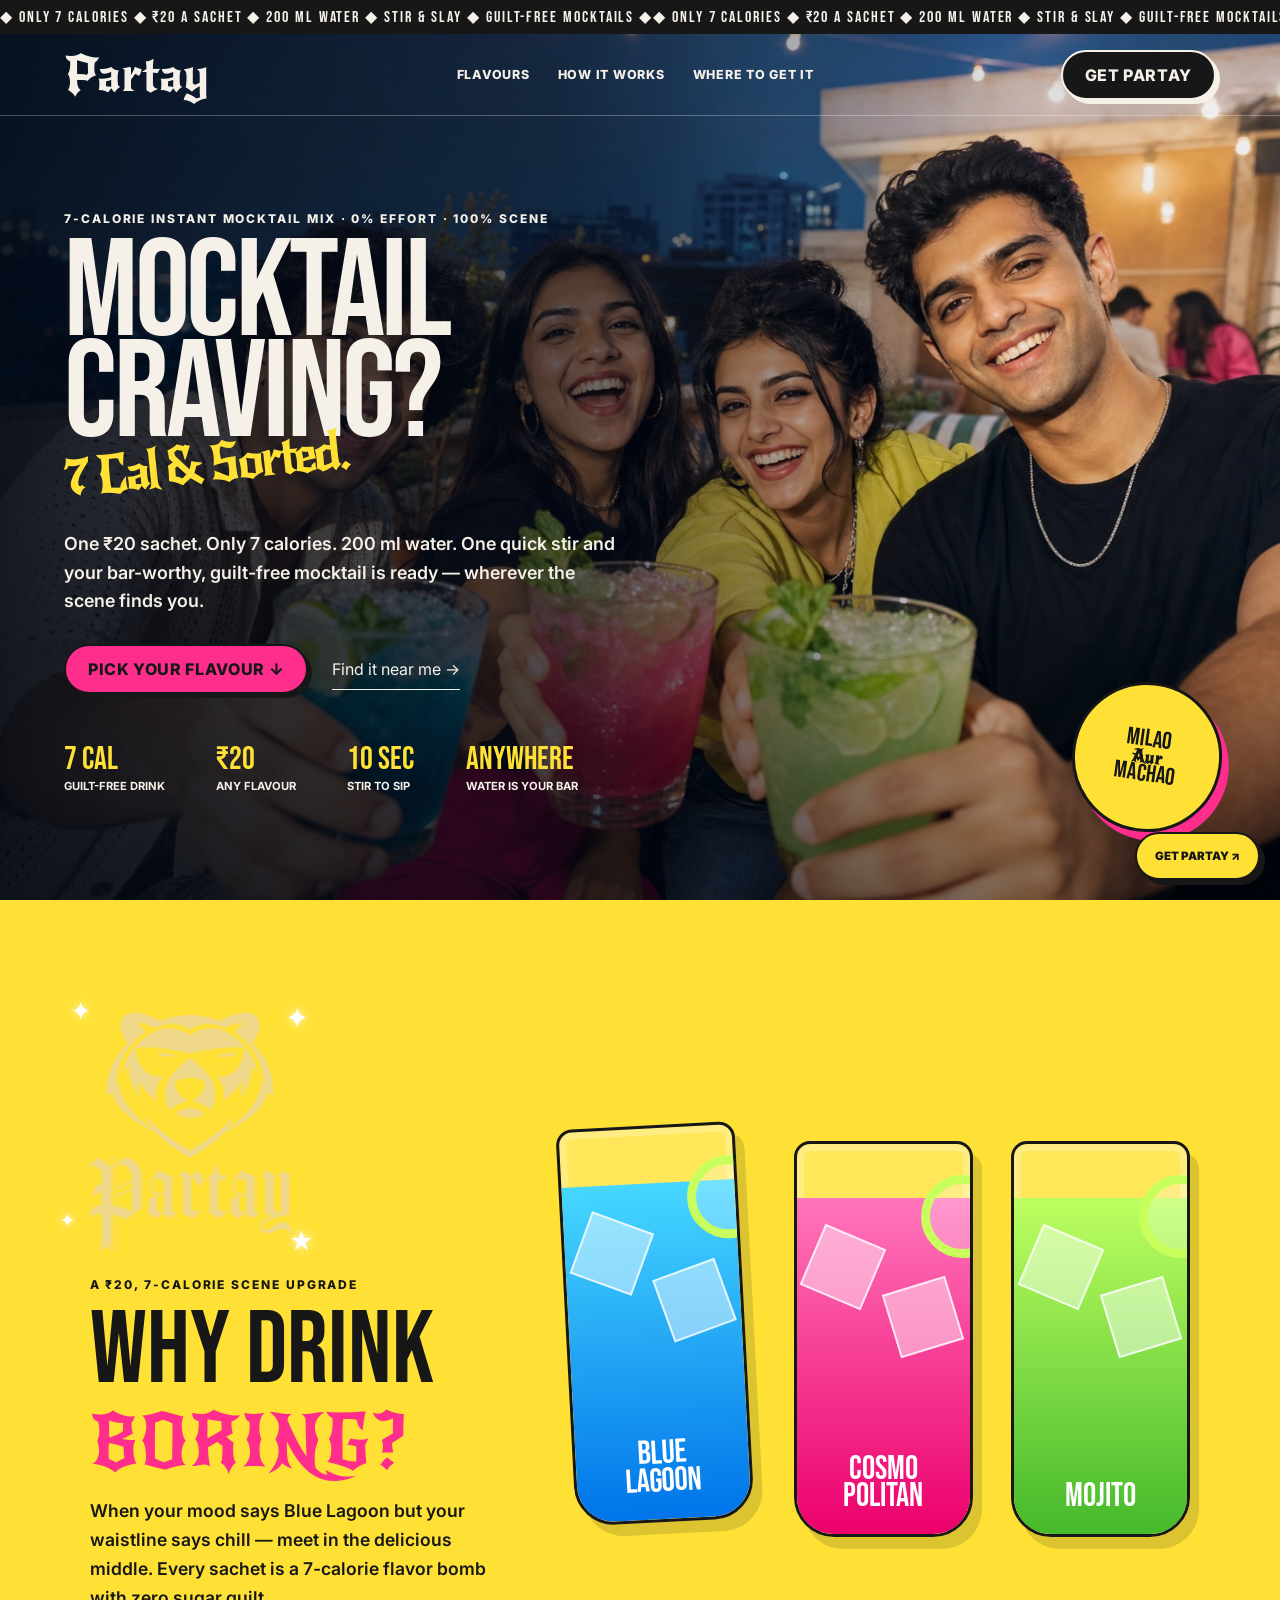
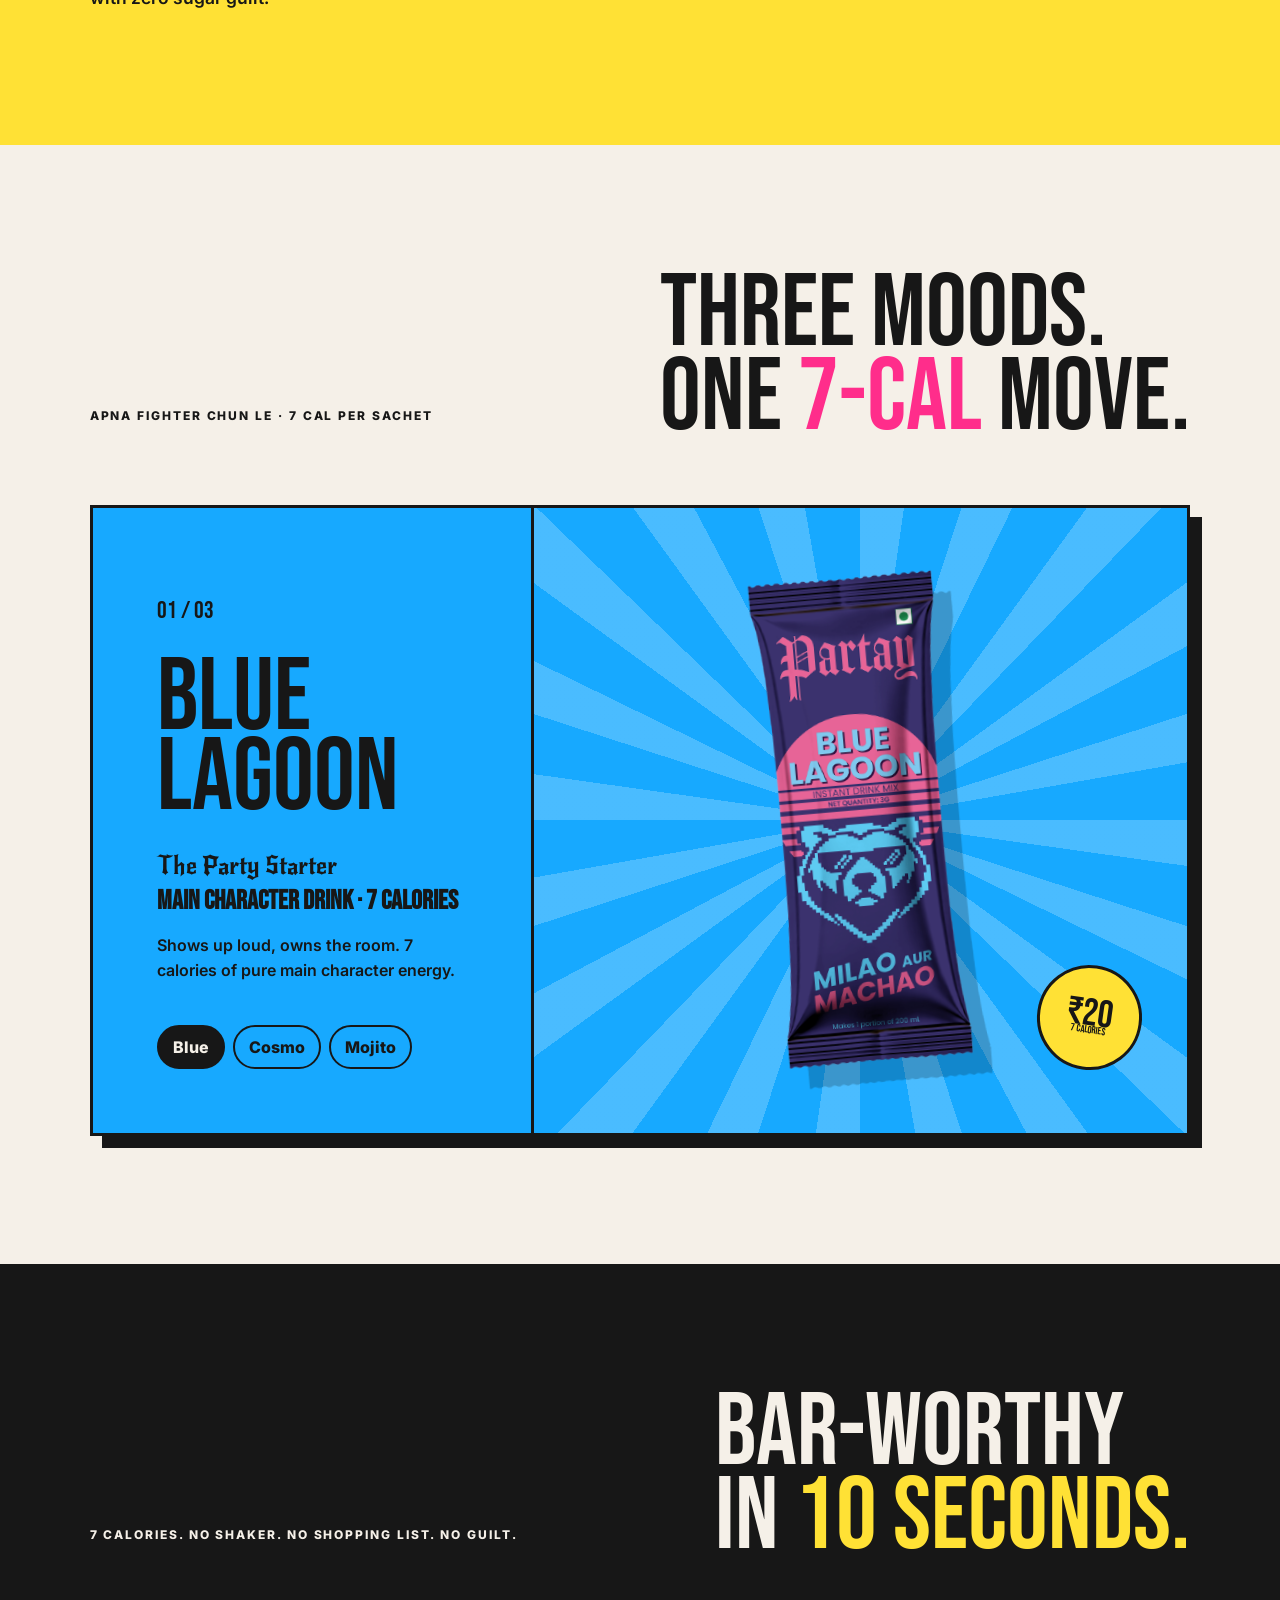
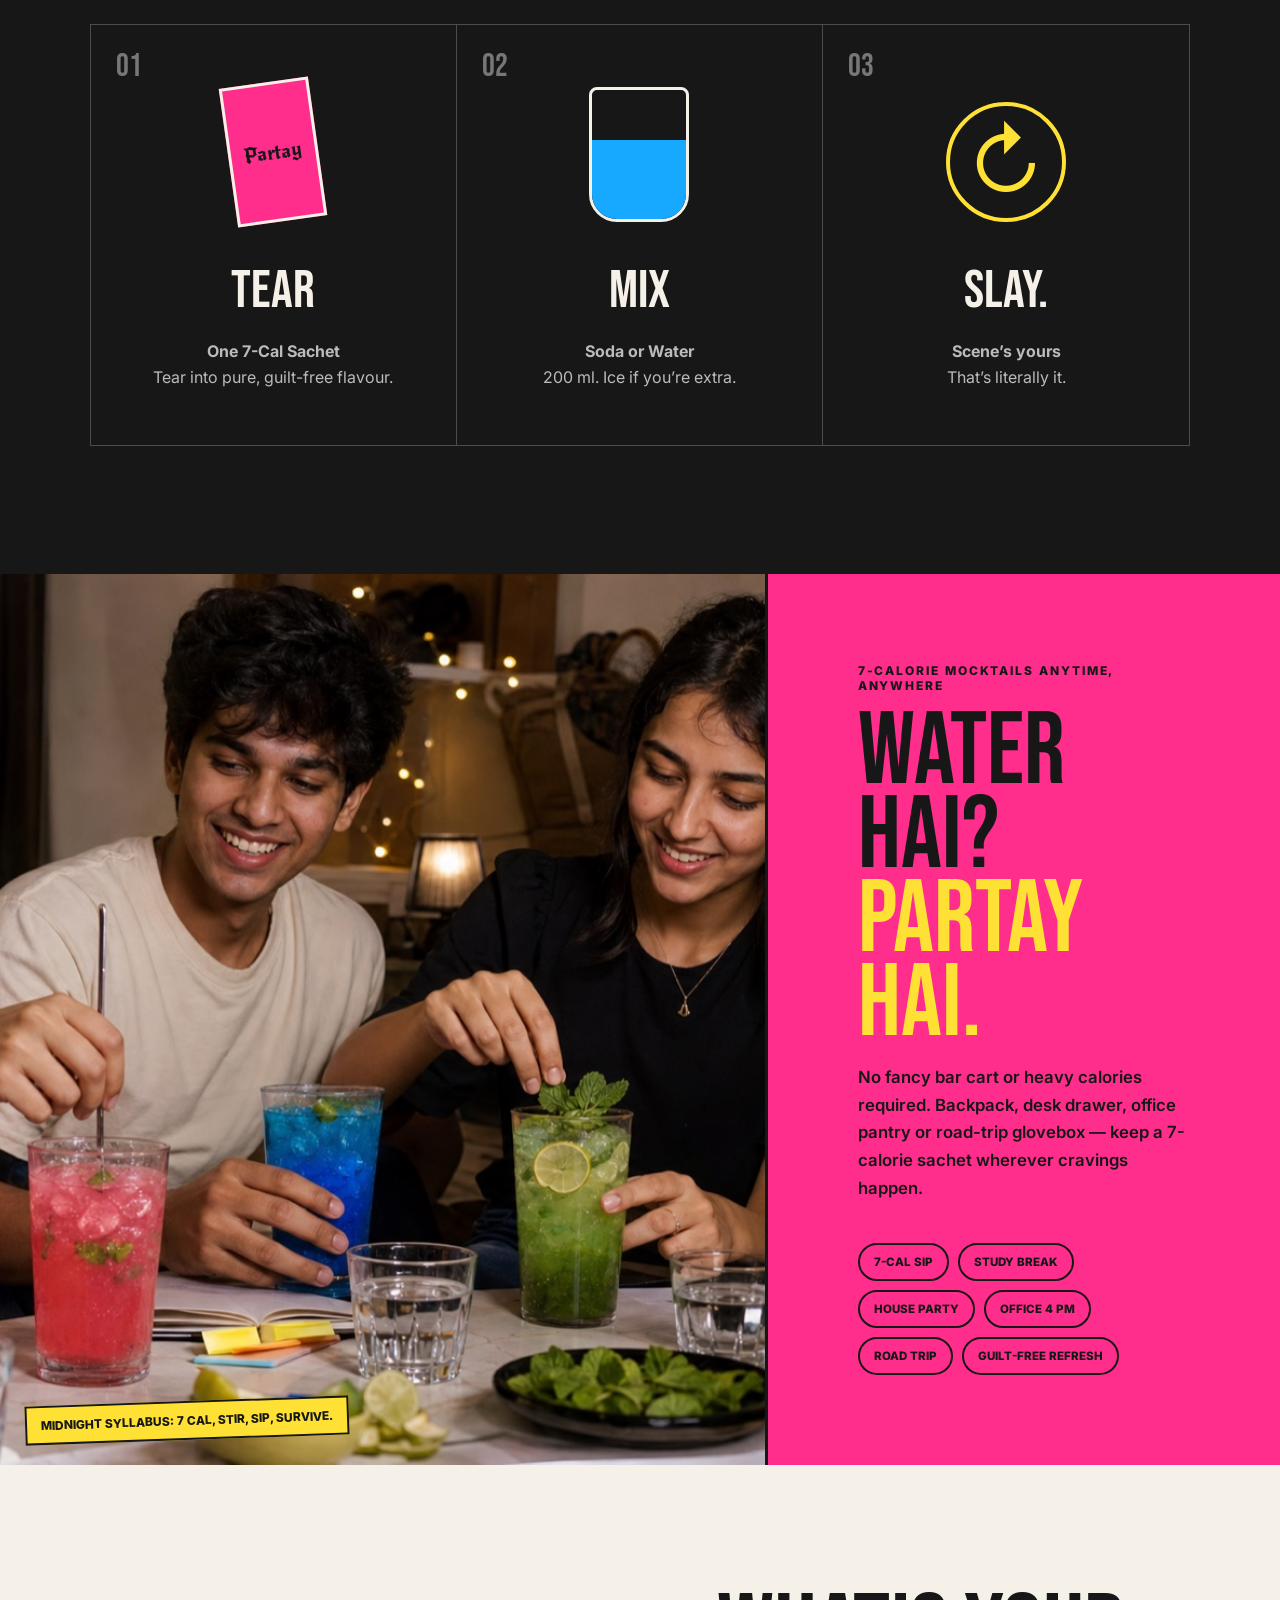
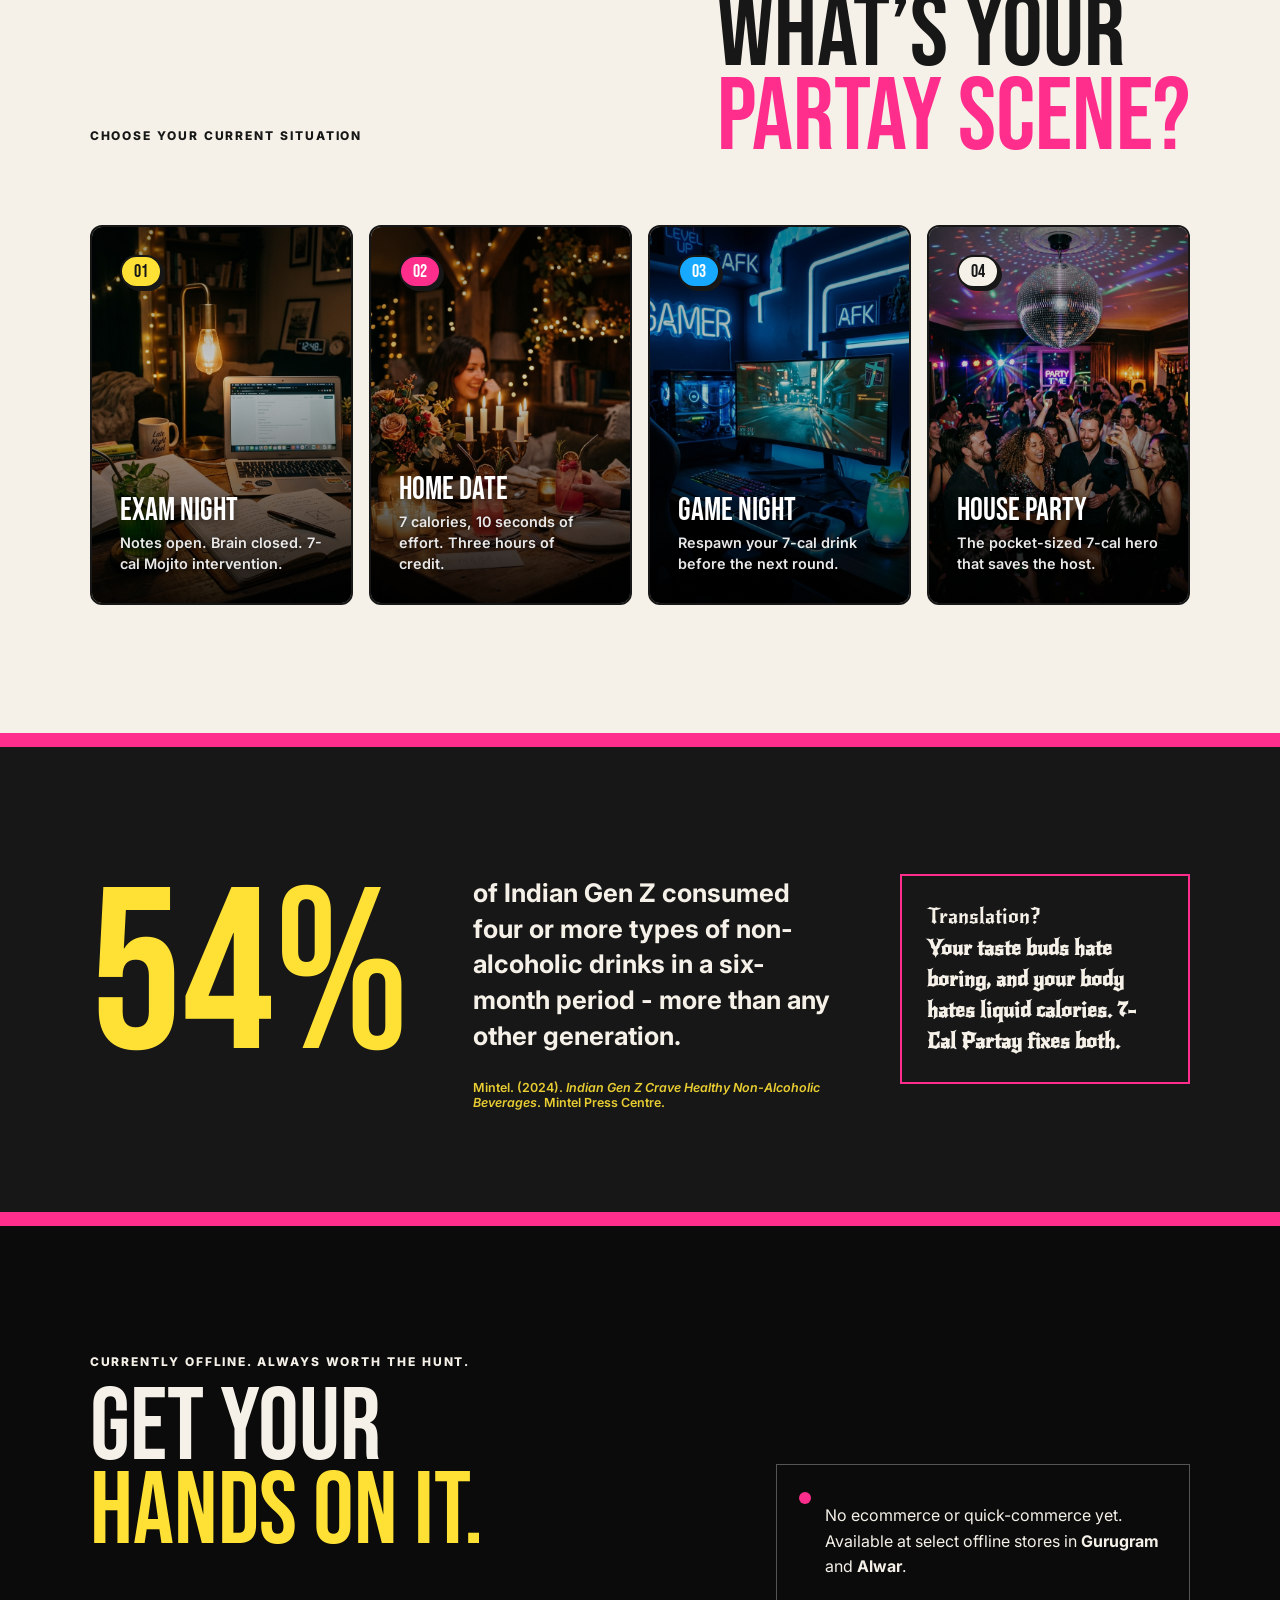
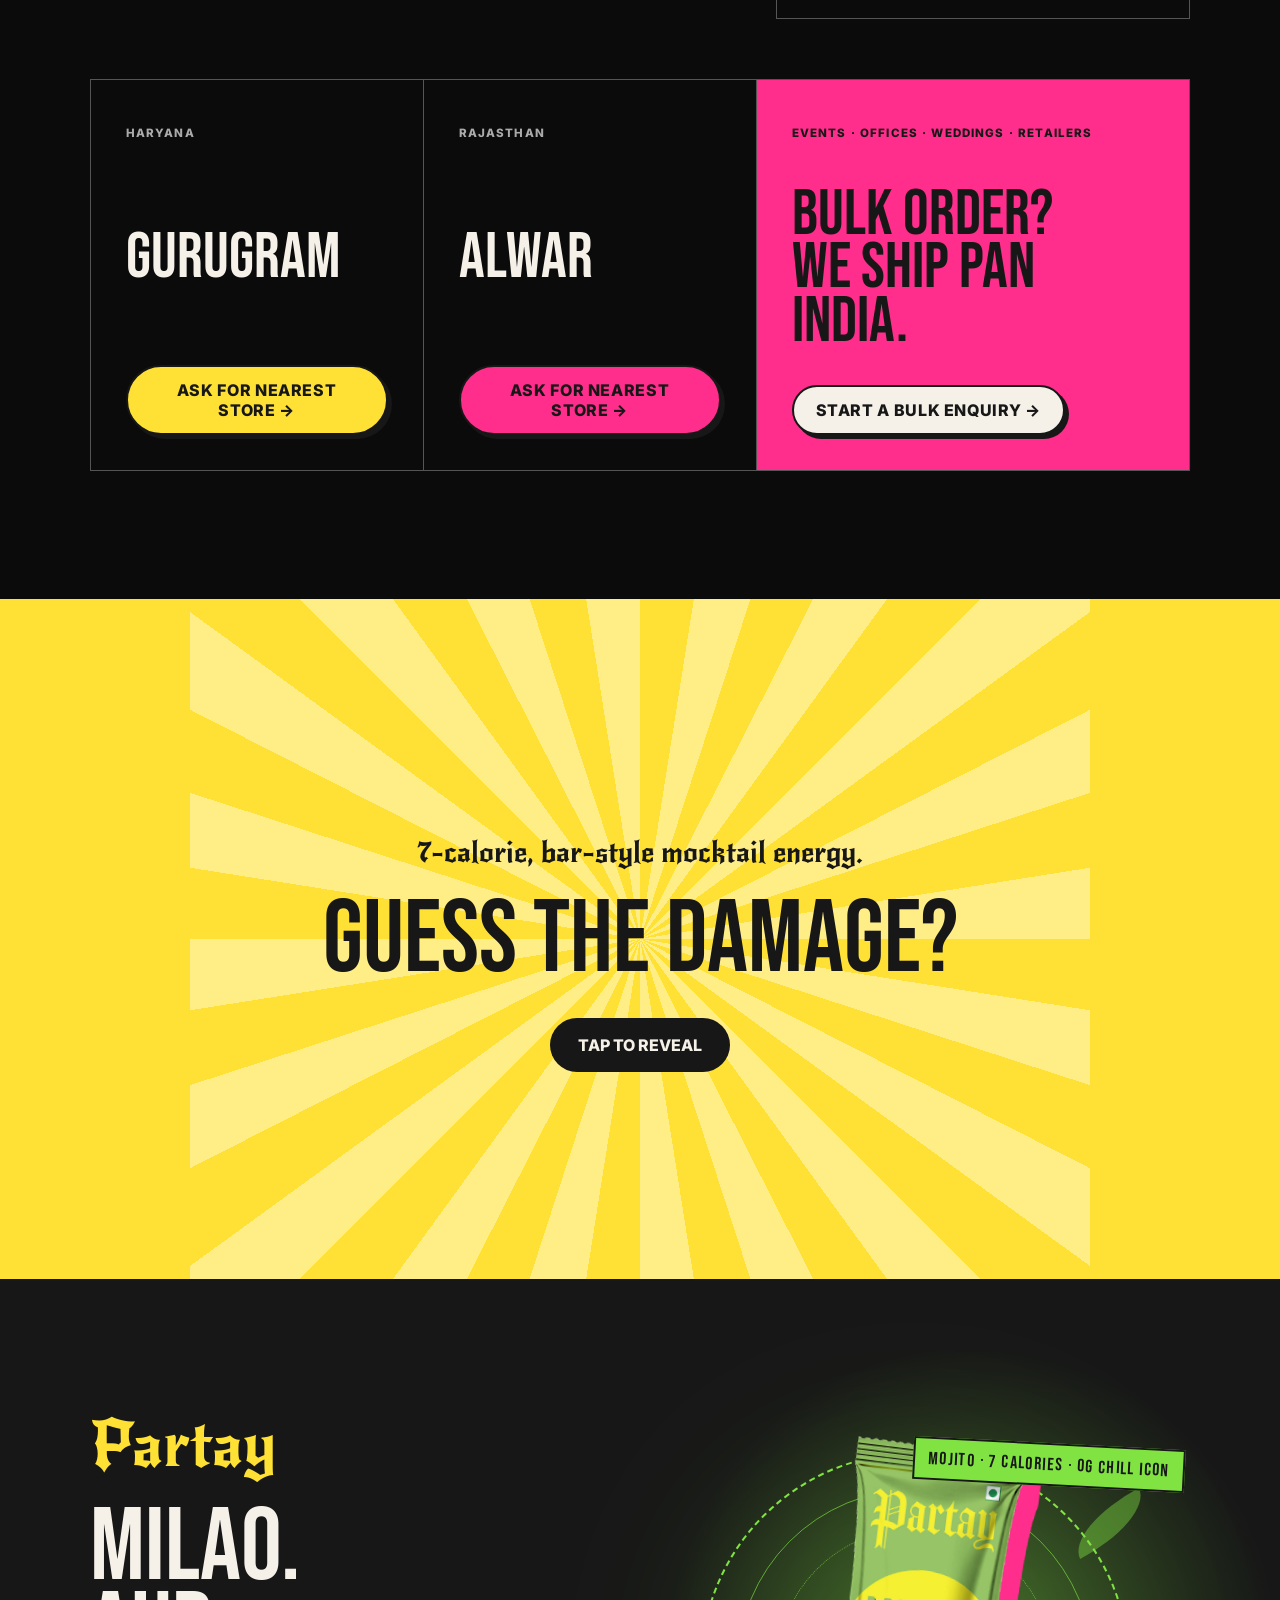
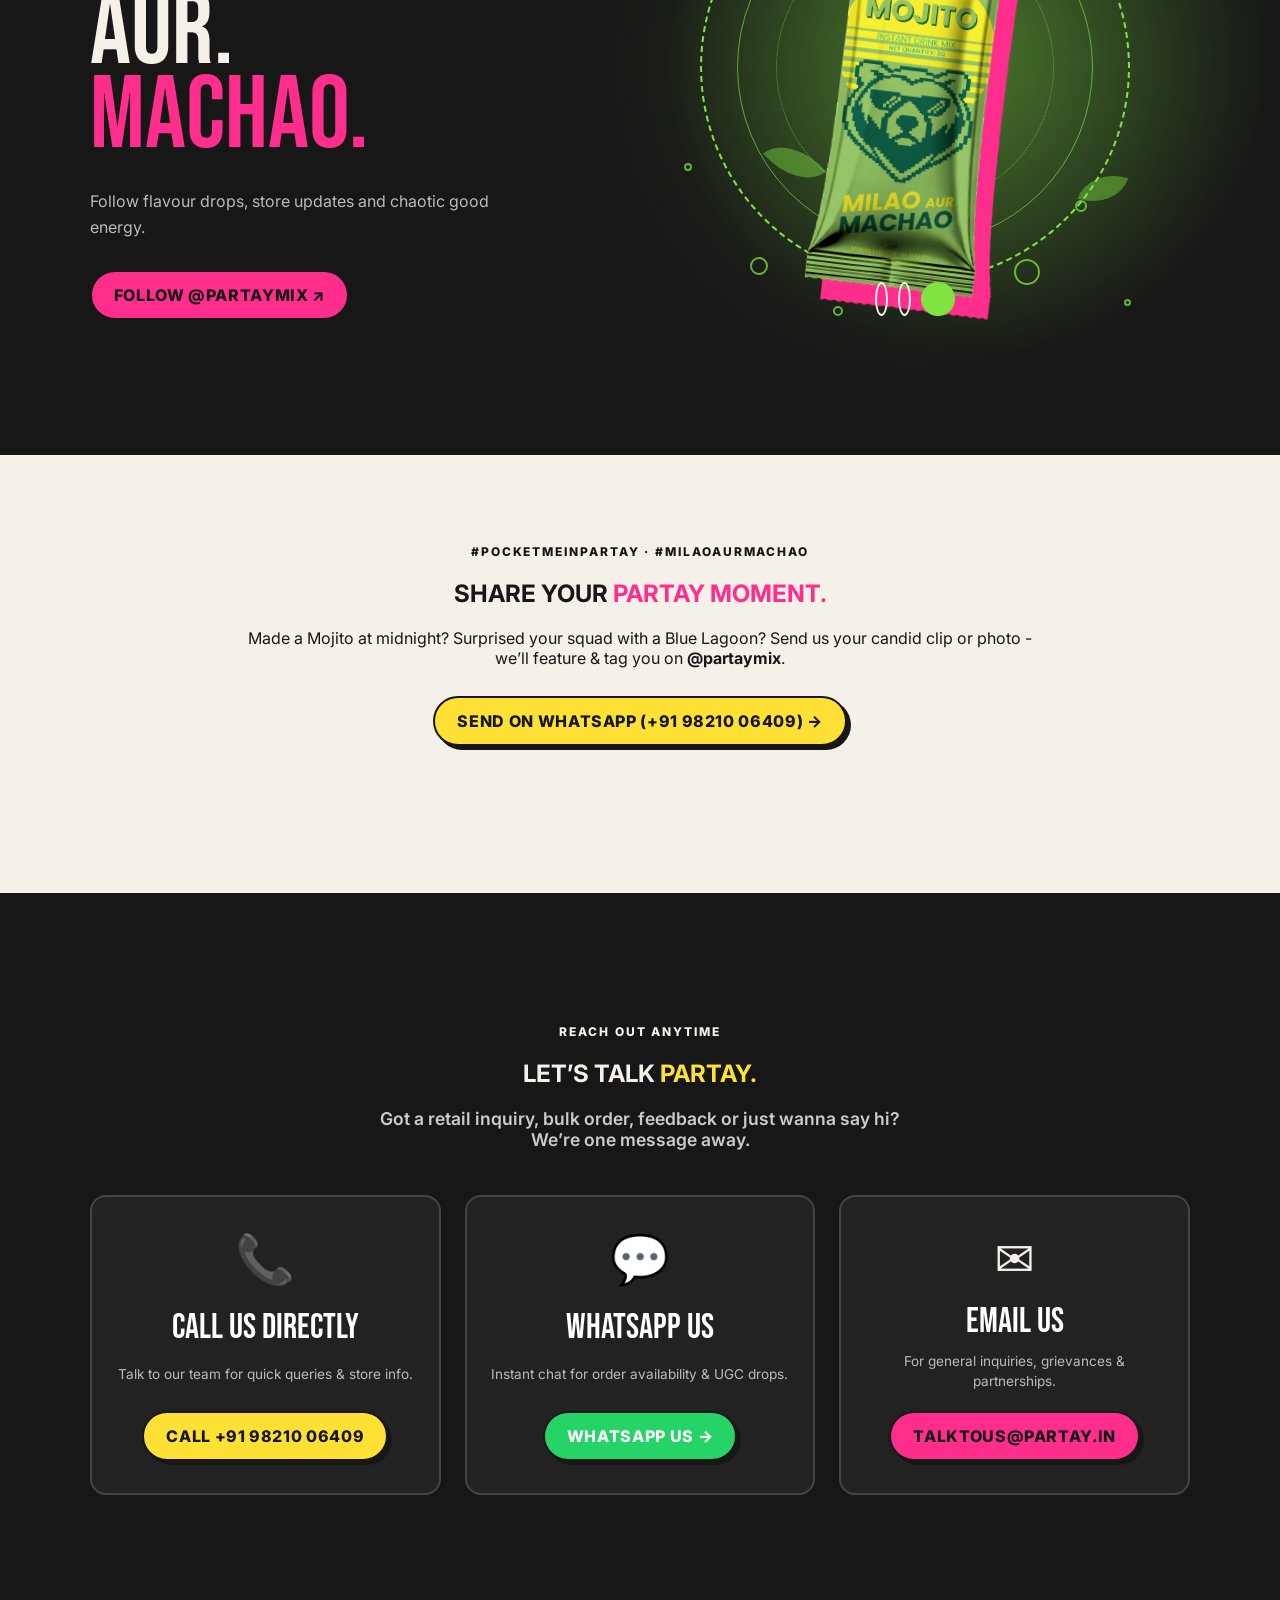
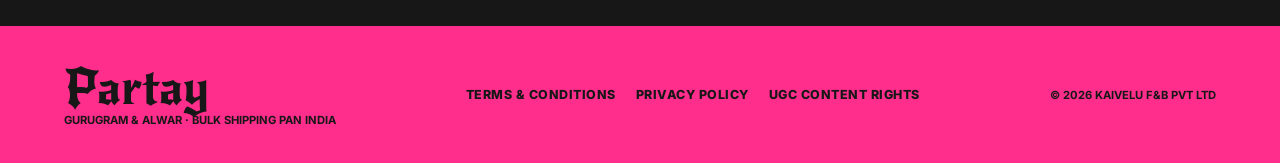
==== commit e7355299: "Update site loader and mascot with official Partay bear logo" ====
--- a/index.html
+++ b/index.html
@@ -1,37 +1,44 @@
 <!doctype html>
 <html lang="en">
+
 <head>
   <meta charset="utf-8">
   <meta name="viewport" content="width=device-width,initial-scale=1">
   <meta name="theme-color" content="#ff2d8b">
-  <meta name="description" content="Partay instant mocktail mix — only 7 calories per sachet! One ₹20 sachet, 200 ml water, stir and slay. Available in Blue Lagoon, Cosmopolitan, and Mojito. Bulk shipping Pan India.">
-  <meta name="keywords" content="7 calorie mocktail mix, instant mocktail mix, mocktail sachet, partay, blue lagoon, cosmopolitan, mojito, ₹20 drinks, party mixer, low calorie drink">
+  <meta name="description"
+    content="Partay instant mocktail mix — only 7 calories per sachet! One ₹20 sachet, 200 ml water, stir and slay. Available in Blue Lagoon, Cosmopolitan, and Mojito. Bulk shipping Pan India.">
+  <meta name="keywords"
+    content="7 calorie mocktail mix, instant mocktail mix, mocktail sachet, partay, blue lagoon, cosmopolitan, mojito, ₹20 drinks, party mixer, low calorie drink">
   <link rel="canonical" href="https://partaymix.com/">
-  
+
   <title>Partay | 7-Calorie Instant Mocktail Mix | ₹20 Sachet - Pan India Shipping</title>
-  
+
   <!-- Open Graph / Social Media -->
   <meta property="og:type" content="website">
   <meta property="og:site_name" content="Partay">
   <meta property="og:url" content="https://partaymix.com/">
   <meta property="og:title" content="Partay | 7-Calorie Instant Mocktail Mix | ₹20 Sachet">
-  <meta property="og:description" content="One ₹20 sachet. Only 7 calories. 200 ml water. Your bar-worthy, guilt-free mocktail is ready in 30 seconds — wherever the scene finds you.">
+  <meta property="og:description"
+    content="One ₹20 sachet. Only 7 calories. 200 ml water. Your bar-worthy, guilt-free mocktail is ready in 10 seconds — wherever the scene finds you.">
   <meta property="og:image" content="https://partaymix.com/assets/partay-rooftop-hero.jpg">
-  
+
   <!-- Twitter Cards -->
   <meta name="twitter:card" content="summary_large_image">
   <meta name="twitter:title" content="Partay | 7-Calorie Instant Mocktail Mix | ₹20 Sachet">
-  <meta name="twitter:description" content="One 7-calorie sachet. 200 ml water. One quick stir. Bar-worthy guilt-free mocktails anytime, anywhere.">
+  <meta name="twitter:description"
+    content="One 7-calorie sachet. 200 ml water. One quick stir. Bar-worthy guilt-free mocktails anytime, anywhere.">
   <meta name="twitter:image" content="https://partaymix.com/assets/partay-rooftop-hero.jpg">
-  
+
   <link rel="icon" type="image/svg+xml" href="assets/favicon.svg">
   <link rel="preconnect" href="https://fonts.googleapis.com">
   <link rel="preconnect" href="https://fonts.gstatic.com" crossorigin>
-  <link href="https://fonts.googleapis.com/css2?family=Bebas+Neue&amp;family=Inter:wght@400;600;700;800&amp;family=New+Rocker&amp;display=swap" rel="stylesheet">
+  <link
+    href="https://fonts.googleapis.com/css2?family=Bebas+Neue&amp;family=Inter:wght@400;600;700;800&amp;family=New+Rocker&amp;display=swap"
+    rel="stylesheet">
   <link rel="preload" href="assets/partay-rooftop-hero.jpg" as="image" fetchpriority="high">
   <link rel="stylesheet" href="styles.css">
   <script src="app.js" defer></script>
-  
+
   <!-- JSON-LD Structured Data -->
   <script type="application/ld+json">
   {
@@ -74,116 +81,246 @@
   }
   </script>
 </head>
+
 <body>
   <div id="site-loader" class="site-loader">
     <div class="party-mascot-wrapper">
       <div class="mascot-glow"></div>
       <div class="party-mascot-float">
         <div class="party-mascot">
-          <svg viewBox="0 0 100 100" xmlns="http://www.w3.org/2000/svg" class="mascot-svg">
-            <defs>
-              <filter id="pro-shadow-loader" x="-30%" y="-30%" width="160%" height="160%">
-                <feDropShadow dx="3" dy="8" stdDeviation="6" flood-color="#000" flood-opacity="0.35"/>
-                <feDropShadow dx="-2" dy="-3" stdDeviation="3" flood-color="#fff" flood-opacity="0.4"/>
-              </filter>
-            </defs>
-            <g filter="url(#pro-shadow-loader)">
-              <circle cx="22" cy="22" r="14" class="color-cycle" />
-              <circle cx="22" cy="22" r="7" fill="#171717" opacity="0.15" />
-              <circle cx="78" cy="22" r="14" class="color-cycle" />
-              <circle cx="78" cy="22" r="7" fill="#171717" opacity="0.15" />
-              <path d="M 50 12 C 20 12, 10 40, 15 65 C 20 85, 40 92, 50 95 C 60 92, 80 85, 85 65 C 90 40, 80 12, 50 12 Z" class="color-cycle" />
-              <ellipse cx="50" cy="65" rx="18" ry="15" fill="#ffffff" opacity="0.35" />
-              <path d="M 42 58 L 58 58 C 58 62, 55 66, 50 66 C 45 66, 42 62, 42 58 Z" fill="#171717" />
-              <path d="M 50 66 L 50 72 M 43 76 C 45 78, 55 78, 57 76" stroke="#171717" stroke-width="2.5" stroke-linecap="round" fill="none" />
-              <path d="M 12 36 L 46 38 L 46 54 L 20 50 Z" fill="#171717" />
-              <path d="M 54 38 L 88 36 L 80 50 L 54 54 Z" fill="#171717" />
-              <path d="M 44 38 L 56 38 L 56 42 L 44 42 Z" fill="#171717" />
-              <path d="M 12 36 L 5 32 L 8 28 L 16 35 Z" fill="#171717" />
-              <path d="M 88 36 L 95 32 L 92 28 L 84 35 Z" fill="#171717" />
-              <path d="M 18 40 L 28 40 L 24 48 L 16 46 Z" fill="#ffffff" opacity="0.85" />
-              <path d="M 32 41 L 38 41 L 36 49 L 30 48 Z" fill="#ffffff" opacity="0.85" />
-              <path d="M 62 41 L 68 41 L 64 49 L 58 48 Z" fill="#ffffff" opacity="0.85" />
-              <path d="M 72 40 L 82 40 L 76 47 L 68 49 Z" fill="#ffffff" opacity="0.85" />
-            </g>
-            <g fill="#fff">
-              <path d="M 10 15 L 12 5 L 14 15 L 24 17 L 14 19 L 12 29 L 10 19 L 0 17 Z" class="sparkle" />
-              <path d="M 85 25 L 86.5 17 L 88 25 L 96 26.5 L 88 28 L 86.5 36 L 85 28 L 77 26.5 Z" class="sparkle" />
-              <circle cx="85" cy="80" r="3" class="sparkle" />
-              <circle cx="15" cy="75" r="2.5" class="sparkle" />
-              <circle cx="30" cy="5" r="2" class="sparkle" />
-            </g>
-          </svg>
+          <img src="assets/Partay.png" alt="Partay Logo" class="mascot-img" width="300" height="360" />
+          <div class="sparkles-container">
+            <span class="sparkle s1">✦</span>
+            <span class="sparkle s2">✦</span>
+            <span class="sparkle s3">✦</span>
+            <span class="sparkle s4">★</span>
+          </div>
         </div>
       </div>
     </div>
   </div>
   <a class="skip-link" href="#main">Skip to the good stuff</a>
-  <div class="ticker" aria-hidden="true"><div class="ticker__track"><span>◆ ONLY 7 CALORIES ◆ ₹20 A SACHET ◆ 200 ML WATER ◆ STIR &amp; SLAY ◆ GUILT-FREE MOCKTAILS ◆</span><span>◆ ONLY 7 CALORIES ◆ ₹20 A SACHET ◆ 200 ML WATER ◆ STIR &amp; SLAY ◆ GUILT-FREE MOCKTAILS ◆</span></div></div>
-  <header class="nav"><a class="wordmark" href="#top">Partay</a><nav><a href="#flavours">Flavours</a><a href="#how">How it works</a><a href="#where">Where to get it</a></nav><button class="pill pill--dark" data-open-order>Get Partay</button></header>
+  <div class="ticker" aria-hidden="true">
+    <div class="ticker__track"><span>◆ ONLY 7 CALORIES ◆ ₹20 A SACHET ◆ 200 ML WATER ◆ STIR &amp; SLAY ◆ GUILT-FREE
+        MOCKTAILS ◆</span><span>◆ ONLY 7 CALORIES ◆ ₹20 A SACHET ◆ 200 ML WATER ◆ STIR &amp; SLAY ◆ GUILT-FREE MOCKTAILS
+        ◆</span></div>
+  </div>
+  <header class="nav"><a class="wordmark" href="#top">Partay</a>
+    <nav><a href="#flavours">Flavours</a><a href="#how">How it works</a><a href="#where">Where to get it</a></nav>
+    <button class="pill pill--dark" data-open-order>Get Partay</button>
+  </header>
   <main id="main">
     <section class="hero" id="top">
-      <div class="hero__photo"></div><div class="hero__wash"></div><div class="bubbles"><i></i><i></i><i></i><i></i><i></i><i></i></div>
-      <div class="hero__content"><p class="eyebrow reveal">7-Calorie Instant Mocktail Mix · 0% Effort · 100% Scene</p><h1 class="reveal"><span>MOCKTAIL</span><span>CRAVING?</span><em>7 Cal &amp; Sorted.</em></h1><p class="hero__lede reveal">One ₹20 sachet. Only 7 calories. 200 ml water. One quick stir and your bar-worthy, guilt-free mocktail is ready — wherever the scene finds you.</p><div class="hero__actions reveal"><a class="pill pill--pink" href="#flavours">Pick your flavour ↓</a><button class="text-link" data-open-order>Find it near me →</button></div><div class="hero__proof reveal"><div><strong>7 CAL</strong><span>guilt-free drink</span></div><div><strong>₹20</strong><span>any flavour</span></div><div><strong>30 sec</strong><span>stir to sip</span></div><div><strong>Anywhere</strong><span>water is your bar</span></div></div></div>
+      <div class="hero__photo"></div>
+      <div class="hero__wash"></div>
+      <div class="bubbles"><i></i><i></i><i></i><i></i><i></i><i></i></div>
+      <div class="hero__content">
+        <p class="eyebrow reveal">7-Calorie Instant Mocktail Mix · 0% Effort · 100% Scene</p>
+        <h1 class="reveal"><span>MOCKTAIL</span><span>CRAVING?</span><em>7 Cal &amp; Sorted.</em></h1>
+        <p class="hero__lede reveal">One ₹20 sachet. Only 7 calories. 200 ml water. One quick stir and your bar-worthy,
+          guilt-free mocktail is ready — wherever the scene finds you.</p>
+        <div class="hero__actions reveal"><a class="pill pill--pink" href="#flavours">Pick your flavour ↓</a><button
+            class="text-link" data-open-order>Find it near me →</button></div>
+        <div class="hero__proof reveal">
+          <div><strong>7 CAL</strong><span>guilt-free drink</span></div>
+          <div><strong>₹20</strong><span>any flavour</span></div>
+          <div><strong>10 sec</strong><span>stir to sip</span></div>
+          <div><strong>Anywhere</strong><span>water is your bar</span></div>
+        </div>
+      </div>
       <div class="hero__stamp"><span>Milao</span><b>Aur</b><span>Machao</span></div>
     </section>
-    <section class="thirst"><div class="thirst__copy reveal">
-      <div class="party-mascot-wrapper reveal">
-        <div class="mascot-glow"></div>
-        <div class="party-mascot-float">
-          <div class="party-mascot">
-            <svg viewBox="0 0 100 100" xmlns="http://www.w3.org/2000/svg" class="mascot-svg">
-              <defs>
-                <filter id="pro-shadow" x="-30%" y="-30%" width="160%" height="160%">
-                  <feDropShadow dx="3" dy="8" stdDeviation="6" flood-color="#000" flood-opacity="0.35"/>
-                  <feDropShadow dx="-2" dy="-3" stdDeviation="3" flood-color="#fff" flood-opacity="0.4"/>
-                </filter>
-              </defs>
-              <g filter="url(#pro-shadow)">
-                <circle cx="22" cy="22" r="14" class="color-cycle" />
-                <circle cx="22" cy="22" r="7" fill="#171717" opacity="0.15" />
-                <circle cx="78" cy="22" r="14" class="color-cycle" />
-                <circle cx="78" cy="22" r="7" fill="#171717" opacity="0.15" />
-                <path d="M 50 12 C 20 12, 10 40, 15 65 C 20 85, 40 92, 50 95 C 60 92, 80 85, 85 65 C 90 40, 80 12, 50 12 Z" class="color-cycle" />
-                <ellipse cx="50" cy="65" rx="18" ry="15" fill="#ffffff" opacity="0.35" />
-                <path d="M 42 58 L 58 58 C 58 62, 55 66, 50 66 C 45 66, 42 62, 42 58 Z" fill="#171717" />
-                <path d="M 50 66 L 50 72 M 43 76 C 45 78, 55 78, 57 76" stroke="#171717" stroke-width="2.5" stroke-linecap="round" fill="none" />
-                <path d="M 12 36 L 46 38 L 46 54 L 20 50 Z" fill="#171717" />
-                <path d="M 54 38 L 88 36 L 80 50 L 54 54 Z" fill="#171717" />
-                <path d="M 44 38 L 56 38 L 56 42 L 44 42 Z" fill="#171717" />
-                <path d="M 12 36 L 5 32 L 8 28 L 16 35 Z" fill="#171717" />
-                <path d="M 88 36 L 95 32 L 92 28 L 84 35 Z" fill="#171717" />
-                <path d="M 18 40 L 28 40 L 24 48 L 16 46 Z" fill="#ffffff" opacity="0.85" />
-                <path d="M 32 41 L 38 41 L 36 49 L 30 48 Z" fill="#ffffff" opacity="0.85" />
-                <path d="M 62 41 L 68 41 L 64 49 L 58 48 Z" fill="#ffffff" opacity="0.85" />
-                <path d="M 72 40 L 82 40 L 76 47 L 68 49 Z" fill="#ffffff" opacity="0.85" />
-              </g>
-              <g fill="#fff">
-                <path d="M 10 15 L 12 5 L 14 15 L 24 17 L 14 19 L 12 29 L 10 19 L 0 17 Z" class="sparkle" />
-                <path d="M 85 25 L 86.5 17 L 88 25 L 96 26.5 L 88 28 L 86.5 36 L 85 28 L 77 26.5 Z" class="sparkle" />
-                <circle cx="85" cy="80" r="3" class="sparkle" />
-                <circle cx="15" cy="75" r="2.5" class="sparkle" />
-                <circle cx="30" cy="5" r="2" class="sparkle" />
-              </g>
-            </svg>
-          </div>
-        </div>
-      </div>
-      <p class="kicker">A ₹20, 7-Calorie scene upgrade</p><h2>WHY DRINK <span class="scribble">BORING?</span></h2><p>When your mood says Blue Lagoon but your waistline says chill — meet in the delicious middle. Every sachet is a 7-calorie flavor bomb with zero sugar guilt.</p></div><div class="glass-row"><button class="glass blue active" data-flavour-jump="blue"><i class="ice one"></i><i class="ice two"></i><i class="lime"></i><span>BLUE<br>LAGOON</span></button><button class="glass pink" data-flavour-jump="pink"><i class="ice one"></i><i class="ice two"></i><i class="lime"></i><span>COSMO<br>POLITAN</span></button><button class="glass green" data-flavour-jump="green"><i class="ice one"></i><i class="ice two"></i><i class="lime"></i><span>MOJITO</span></button></div></section>
-    <section class="flavours" id="flavours"><div class="section-heading reveal"><p class="kicker">Apna fighter chun le · 7 Cal per sachet</p><h2>THREE MOODS.<br>ONE <span>7-CAL</span> MOVE.</h2></div><div class="flavour-stage reveal" data-active-flavour="blue"><div class="flavour-copy"><p class="flavour-count"><span id="flavourNumber">01</span> / 03</p><h3 id="flavourName">BLUE LAGOON</h3><p class="flavour-role" id="flavourRole">The Party Starter</p><strong class="flavour-line" id="flavourLine">MAIN CHARACTER DRINK · 7 CALORIES</strong><p id="flavourDesc">Shows up loud, owns the room. 7 calories of pure main character energy.</p><div class="flavour-tabs" role="tablist"><button class="active" role="tab" aria-selected="true" data-flavour="blue">Blue</button><button role="tab" aria-selected="false" data-flavour="pink">Cosmo</button><button role="tab" aria-selected="false" data-flavour="green">Mojito</button></div></div><div class="flavour-visual"><div class="sunburst"></div><img id="productPack" src="assets/bluelagoon.png" width="1024" height="1536" loading="lazy" decoding="async" alt="Partay Blue Lagoon sachet"><div class="price-sticker">₹20<br><small>7 CALORIES</small></div></div></div></section>
-    <section class="how" id="how"><div class="section-heading light reveal"><p class="kicker">7 Calories. No shaker. No shopping list. No guilt.</p><h2>BAR-WORTHY<br>IN <span>30 SECONDS.</span></h2></div><div class="steps"><article class="step reveal"><span class="step__no">01</span><div class="step__icon sachet-mini">Partay</div><h3>TEAR</h3><p><strong>One 7-Cal Sachet</strong><br>Tear into pure, guilt-free flavour.</p></article><article class="step reveal"><span class="step__no">02</span><div class="step__icon water-cup"><i></i></div><h3>MIX</h3><p><strong>Soda or Water</strong><br>200 ml. Ice if you’re extra.</p></article><article class="step reveal"><span class="step__no">03</span><div class="step__icon stir-icon">↻</div><h3>SLAY.</h3><p><strong>Scene’s yours</strong><br>That’s literally it.</p></article></div></section>
-    <section class="anywhere"><figure class="anywhere__photo reveal"><img src="assets/partay-study-break.jpg" width="1600" height="900" loading="lazy" decoding="async" alt="Three Indian friends making colourful mocktails during a study break"><figcaption>Midnight syllabus: 7 cal, stir, sip, survive.</figcaption></figure><div class="anywhere__copy reveal"><p class="kicker">7-Calorie mocktails anytime, anywhere</p><h2>WATER HAI?<br><span>PARTAY HAI.</span></h2><p>No fancy bar cart or heavy calories required. Backpack, desk drawer, office pantry or road-trip glovebox — keep a 7-calorie sachet wherever cravings happen.</p><div class="occasion-pills"><span>7-Cal Sip</span><span>Study break</span><span>House party</span><span>Office 4 PM</span><span>Road trip</span><span>Guilt-free refresh</span></div></div></section>
-    <section class="scenes"><div class="section-heading reveal"><p class="kicker">Choose your current situation</p><h2>WHAT’S YOUR<br><span>PARTAY SCENE?</span></h2></div><div class="scene-cards"><article class="scene-card reveal"><img class="scene-card__bg" src="assets/scene_exam_night.png" loading="lazy" decoding="async" alt="Exam Night"><div class="scene-card__overlay"></div><span class="scene-card__no">01</span><div class="scene-card__body"><h3>EXAM NIGHT</h3><p>Notes open. Brain closed. 7-cal Mojito intervention.</p></div></article><article class="scene-card reveal"><img class="scene-card__bg" src="assets/scene_home_date.png" loading="lazy" decoding="async" alt="Home Date"><div class="scene-card__overlay"></div><span class="scene-card__no">02</span><div class="scene-card__body"><h3>HOME DATE</h3><p>7 calories, 30 seconds of effort. Three hours of credit.</p></div></article><article class="scene-card reveal"><img class="scene-card__bg" src="assets/scene_game_night.png" loading="lazy" decoding="async" alt="Game Night"><div class="scene-card__overlay"></div><span class="scene-card__no">03</span><div class="scene-card__body"><h3>GAME NIGHT</h3><p>Respawn your 7-cal drink before the next round.</p></div></article><article class="scene-card reveal"><img class="scene-card__bg" src="assets/scene_house_party.png" loading="lazy" decoding="async" alt="House Party"><div class="scene-card__overlay"></div><span class="scene-card__no">04</span><div class="scene-card__body"><h3>HOUSE PARTY</h3><p>The pocket-sized 7-cal hero that saves the host.</p></div></article></div></section>
-    <section class="insight"><div class="insight__number reveal">54%</div><div class="insight__copy reveal"><p>of Indian Gen Z consumed four or more types of non-alcoholic drinks in a six-month period - more than any other generation.</p><span class="insight__citation">Mintel. (2024). <em>Indian Gen Z Crave Healthy Non-Alcoholic Beverages</em>. Mintel Press Centre.</span></div><div class="insight__aside reveal">Translation?<br><strong>Your taste buds hate boring, and your body hates liquid calories. 7-Cal Partay fixes both.</strong></div></section>
-    <section class="where" id="where"><div class="where__top"><div class="section-heading light reveal"><p class="kicker">Currently offline. Always worth the hunt.</p><h2>GET YOUR<br><span>HANDS ON IT.</span></h2></div><div class="where__note reveal"><span class="pulse"></span><p>No ecommerce or quick-commerce yet. Available at select offline stores in <strong>Gurugram</strong> and <strong>Alwar</strong>.</p></div></div><div class="availability"><article class="city-card reveal"><p>Haryana</p><h3>GURUGRAM</h3><button class="pill pill--yellow" data-open-order>Ask for nearest store →</button></article><article class="city-card reveal"><p>Rajasthan</p><h3>ALWAR</h3><button class="pill pill--pink" data-open-order>Ask for nearest store →</button></article><article class="bulk-card reveal"><p>Events · Offices · Weddings · Retailers</p><h3>BULK ORDER?<br>WE SHIP PAN INDIA.</h3><button class="pill pill--cream" data-open-order data-order-type="bulk">Start a bulk enquiry →</button></article></div></section>
-    <section class="reveal-price"><div class="price-before"><p>7-calorie, bar-style mocktail energy.</p><h2>GUESS THE DAMAGE?</h2><button class="price-button" id="priceButton">TAP TO REVEAL</button></div><div class="price-after" id="priceAfter" aria-live="polite"><span>₹</span><strong>20</strong><p>PER SACHET · ONLY 7 CALORIES · ANY FLAVOUR</p><button class="pill pill--dark" data-open-order>Okay, I need this →</button></div></section>
+    <section class="thirst">
+      <div class="thirst__copy reveal">
+        <div class="party-mascot-wrapper reveal">
+          <div class="mascot-glow"></div>
+          <div class="party-mascot-float">
+            <div class="party-mascot">
+              <img src="assets/Partay.png" alt="Partay Bear Mascot" class="mascot-img" width="220" height="260" />
+              <div class="sparkles-container">
+                <span class="sparkle s1">✦</span>
+                <span class="sparkle s2">✦</span>
+                <span class="sparkle s3">✦</span>
+                <span class="sparkle s4">★</span>
+              </div>
+            </div>
+          </div>
+        </div>
+        <p class="kicker">A ₹20, 7-Calorie scene upgrade</p>
+        <h2>WHY DRINK <span class="scribble">BORING?</span></h2>
+        <p>When your mood says Blue Lagoon but your waistline says chill — meet in the delicious middle. Every sachet is
+          a 7-calorie flavor bomb with zero sugar guilt.</p>
+      </div>
+      <div class="glass-row"><button class="glass blue active" data-flavour-jump="blue"><i class="ice one"></i><i
+            class="ice two"></i><i class="lime"></i><span>BLUE<br>LAGOON</span></button><button class="glass pink"
+          data-flavour-jump="pink"><i class="ice one"></i><i class="ice two"></i><i
+            class="lime"></i><span>COSMO<br>POLITAN</span></button><button class="glass green"
+          data-flavour-jump="green"><i class="ice one"></i><i class="ice two"></i><i
+            class="lime"></i><span>MOJITO</span></button></div>
+    </section>
+    <section class="flavours" id="flavours">
+      <div class="section-heading reveal">
+        <p class="kicker">Apna fighter chun le · 7 Cal per sachet</p>
+        <h2>THREE MOODS.<br>ONE <span>7-CAL</span> MOVE.</h2>
+      </div>
+      <div class="flavour-stage reveal" data-active-flavour="blue">
+        <div class="flavour-copy">
+          <p class="flavour-count"><span id="flavourNumber">01</span> / 03</p>
+          <h3 id="flavourName">BLUE LAGOON</h3>
+          <p class="flavour-role" id="flavourRole">The Party Starter</p><strong class="flavour-line"
+            id="flavourLine">MAIN CHARACTER DRINK · 7 CALORIES</strong>
+          <p id="flavourDesc">Shows up loud, owns the room. 7 calories of pure main character energy.</p>
+          <div class="flavour-tabs" role="tablist"><button class="active" role="tab" aria-selected="true"
+              data-flavour="blue">Blue</button><button role="tab" aria-selected="false"
+              data-flavour="pink">Cosmo</button><button role="tab" aria-selected="false"
+              data-flavour="green">Mojito</button></div>
+        </div>
+        <div class="flavour-visual">
+          <div class="sunburst"></div><img id="productPack" src="assets/bluelagoon.png" width="1024" height="1536"
+            loading="lazy" decoding="async" alt="Partay Blue Lagoon sachet">
+          <div class="price-sticker">₹20<br><small>7 CALORIES</small></div>
+        </div>
+      </div>
+    </section>
+    <section class="how" id="how">
+      <div class="section-heading light reveal">
+        <p class="kicker">7 Calories. No shaker. No shopping list. No guilt.</p>
+        <h2>BAR-WORTHY<br>IN <span>10 SECONDS.</span></h2>
+      </div>
+      <div class="steps">
+        <article class="step reveal"><span class="step__no">01</span>
+          <div class="step__icon sachet-mini">Partay</div>
+          <h3>TEAR</h3>
+          <p><strong>One 7-Cal Sachet</strong><br>Tear into pure, guilt-free flavour.</p>
+        </article>
+        <article class="step reveal"><span class="step__no">02</span>
+          <div class="step__icon water-cup"><i></i></div>
+          <h3>MIX</h3>
+          <p><strong>Soda or Water</strong><br>200 ml. Ice if you’re extra.</p>
+        </article>
+        <article class="step reveal"><span class="step__no">03</span>
+          <div class="step__icon stir-icon">↻</div>
+          <h3>SLAY.</h3>
+          <p><strong>Scene’s yours</strong><br>That’s literally it.</p>
+        </article>
+      </div>
+    </section>
+    <section class="anywhere">
+      <figure class="anywhere__photo reveal"><img src="assets/partay-study-break.jpg" width="1600" height="900"
+          loading="lazy" decoding="async" alt="Three Indian friends making colourful mocktails during a study break">
+        <figcaption>Midnight syllabus: 7 cal, stir, sip, survive.</figcaption>
+      </figure>
+      <div class="anywhere__copy reveal">
+        <p class="kicker">7-Calorie mocktails anytime, anywhere</p>
+        <h2>WATER HAI?<br><span>PARTAY HAI.</span></h2>
+        <p>No fancy bar cart or heavy calories required. Backpack, desk drawer, office pantry or road-trip glovebox —
+          keep a 7-calorie sachet wherever cravings happen.</p>
+        <div class="occasion-pills"><span>7-Cal Sip</span><span>Study break</span><span>House party</span><span>Office 4
+            PM</span><span>Road trip</span><span>Guilt-free refresh</span></div>
+      </div>
+    </section>
+    <section class="scenes">
+      <div class="section-heading reveal">
+        <p class="kicker">Choose your current situation</p>
+        <h2>WHAT’S YOUR<br><span>PARTAY SCENE?</span></h2>
+      </div>
+      <div class="scene-cards">
+        <article class="scene-card reveal"><img class="scene-card__bg" src="assets/scene_exam_night.png" loading="lazy"
+            decoding="async" alt="Exam Night">
+          <div class="scene-card__overlay"></div><span class="scene-card__no">01</span>
+          <div class="scene-card__body">
+            <h3>EXAM NIGHT</h3>
+            <p>Notes open. Brain closed. 7-cal Mojito intervention.</p>
+          </div>
+        </article>
+        <article class="scene-card reveal"><img class="scene-card__bg" src="assets/scene_home_date.png" loading="lazy"
+            decoding="async" alt="Home Date">
+          <div class="scene-card__overlay"></div><span class="scene-card__no">02</span>
+          <div class="scene-card__body">
+            <h3>HOME DATE</h3>
+            <p>7 calories, 10 seconds of effort. Three hours of credit.</p>
+          </div>
+        </article>
+        <article class="scene-card reveal"><img class="scene-card__bg" src="assets/scene_game_night.png" loading="lazy"
+            decoding="async" alt="Game Night">
+          <div class="scene-card__overlay"></div><span class="scene-card__no">03</span>
+          <div class="scene-card__body">
+            <h3>GAME NIGHT</h3>
+            <p>Respawn your 7-cal drink before the next round.</p>
+          </div>
+        </article>
+        <article class="scene-card reveal"><img class="scene-card__bg" src="assets/scene_house_party.png" loading="lazy"
+            decoding="async" alt="House Party">
+          <div class="scene-card__overlay"></div><span class="scene-card__no">04</span>
+          <div class="scene-card__body">
+            <h3>HOUSE PARTY</h3>
+            <p>The pocket-sized 7-cal hero that saves the host.</p>
+          </div>
+        </article>
+      </div>
+    </section>
+    <section class="insight">
+      <div class="insight__number reveal">54%</div>
+      <div class="insight__copy reveal">
+        <p>of Indian Gen Z consumed four or more types of non-alcoholic drinks in a six-month period - more than any
+          other generation.</p><span class="insight__citation">Mintel. (2024). <em>Indian Gen Z Crave Healthy
+            Non-Alcoholic Beverages</em>. Mintel Press Centre.</span>
+      </div>
+      <div class="insight__aside reveal">Translation?<br><strong>Your taste buds hate boring, and your body hates liquid
+          calories. 7-Cal Partay fixes both.</strong></div>
+    </section>
+    <section class="where" id="where">
+      <div class="where__top">
+        <div class="section-heading light reveal">
+          <p class="kicker">Currently offline. Always worth the hunt.</p>
+          <h2>GET YOUR<br><span>HANDS ON IT.</span></h2>
+        </div>
+        <div class="where__note reveal"><span class="pulse"></span>
+          <p>No ecommerce or quick-commerce yet. Available at select offline stores in <strong>Gurugram</strong> and
+            <strong>Alwar</strong>.
+          </p>
+        </div>
+      </div>
+      <div class="availability">
+        <article class="city-card reveal">
+          <p>Haryana</p>
+          <h3>GURUGRAM</h3><button class="pill pill--yellow" data-open-order>Ask for nearest store →</button>
+        </article>
+        <article class="city-card reveal">
+          <p>Rajasthan</p>
+          <h3>ALWAR</h3><button class="pill pill--pink" data-open-order>Ask for nearest store →</button>
+        </article>
+        <article class="bulk-card reveal">
+          <p>Events · Offices · Weddings · Retailers</p>
+          <h3>BULK ORDER?<br>WE SHIP PAN INDIA.</h3><button class="pill pill--cream" data-open-order
+            data-order-type="bulk">Start a bulk enquiry →</button>
+        </article>
+      </div>
+    </section>
+    <section class="reveal-price">
+      <div class="price-before">
+        <p>7-calorie, bar-style mocktail energy.</p>
+        <h2>GUESS THE DAMAGE?</h2><button class="price-button" id="priceButton">TAP TO REVEAL</button>
+      </div>
+      <div class="price-after" id="priceAfter" aria-live="polite"><span>₹</span><strong>20</strong>
+        <p>PER SACHET · ONLY 7 CALORIES · ANY FLAVOUR</p><button class="pill pill--dark" data-open-order>Okay, I need
+          this →</button>
+      </div>
+    </section>
     <section class="closing" data-closing-flavour="green">
-      <div class="closing__content reveal"><p class="wordmark">Partay</p><h2>MILAO.<br>AUR.<br><span>MACHAO.</span></h2><p>Follow flavour drops, store updates and chaotic good energy.</p><a class="pill pill--pink" href="https://www.instagram.com/partaymix" target="_blank" rel="noopener">Follow @partaymix ↗</a></div>
+      <div class="closing__content reveal">
+        <p class="wordmark">Partay</p>
+        <h2>MILAO.<br>AUR.<br><span>MACHAO.</span></h2>
+        <p>Follow flavour drops, store updates and chaotic good energy.</p><a class="pill pill--pink"
+          href="https://www.instagram.com/partaymix" target="_blank" rel="noopener">Follow @partaymix ↗</a>
+      </div>
       <div class="closing__visual reveal">
-        <div class="closing__fx" aria-hidden="true"><i></i><i></i><i></i><i></i><i></i><i></i><b></b><b></b><b></b></div>
+        <div class="closing__fx" aria-hidden="true"><i></i><i></i><i></i><i></i><i></i><i></i><b></b><b></b><b></b>
+        </div>
         <div class="orbit" aria-hidden="true"></div>
         <span class="closing__flavour" id="closingFlavour">MOJITO · 7 CALORIES · OG CHILL ICON</span>
-        <img id="closingPack" src="assets/mojito.png" loading="lazy" decoding="async" width="1024" height="1536" alt="Partay Mojito sachet">
+        <img id="closingPack" src="assets/mojito.png" loading="lazy" decoding="async" width="1024" height="1536"
+          alt="Partay Mojito sachet">
         <div class="closing__dots" role="group" aria-label="Choose closing flavour">
           <button data-closing-pick="blue" aria-label="Show Blue Lagoon"></button>
           <button data-closing-pick="pink" aria-label="Show Cosmopolitan"></button>
@@ -195,9 +332,12 @@
       <div class="ugc-campaign__inner">
         <p class="kicker">#pocketMeinPartay · #MilaoAurMachao</p>
         <h2>SHARE YOUR <span>PARTAY MOMENT.</span></h2>
-        <p>Made a Mojito at midnight? Surprised your squad with a Blue Lagoon? Send us your candid clip or photo - we’ll feature &amp; tag you on <strong>@partaymix</strong>.</p>
+        <p>Made a Mojito at midnight? Surprised your squad with a Blue Lagoon? Send us your candid clip or photo - we’ll
+          feature &amp; tag you on <strong>@partaymix</strong>.</p>
         <div class="ugc-campaign__actions">
-          <a class="pill pill--yellow" href="https://wa.me/919821006409?text=Hi%20Partay!%20Here's%20my%20Partay%20moment%20clip!" target="_blank" rel="noopener">Send on WhatsApp (+91 98210 06409) →</a>
+          <a class="pill pill--yellow"
+            href="https://wa.me/919821006409?text=Hi%20Partay!%20Here's%20my%20Partay%20moment%20clip!" target="_blank"
+            rel="noopener">Send on WhatsApp (+91 98210 06409) →</a>
           <a class="text-link" href="contentrights.html">Read UGC Content Rights →</a>
         </div>
       </div>
@@ -206,7 +346,8 @@
       <div class="contact-section__inner">
         <p class="kicker">Reach out anytime</p>
         <h2>LET’S TALK <span>PARTAY.</span></h2>
-        <p class="contact-lead">Got a retail inquiry, bulk order, feedback or just wanna say hi? We’re one message away.</p>
+        <p class="contact-lead">Got a retail inquiry, bulk order, feedback or just wanna say hi? We’re one message away.
+        </p>
         <div class="contact-cards">
           <div class="contact-card">
             <span class="contact-icon">📞</span>
@@ -218,7 +359,8 @@
             <span class="contact-icon">💬</span>
             <h3>WHATSAPP US</h3>
             <p>Instant chat for order availability &amp; UGC drops.</p>
-            <a class="pill pill--green" href="https://wa.me/919821006409?text=Hi%20Partay!%20I'd%20love%20to%20connect!" target="_blank" rel="noopener">WhatsApp Us →</a>
+            <a class="pill pill--green" href="https://wa.me/919821006409?text=Hi%20Partay!%20I'd%20love%20to%20connect!"
+              target="_blank" rel="noopener">WhatsApp Us →</a>
           </div>
           <div class="contact-card">
             <span class="contact-icon">✉️</span>
@@ -242,6 +384,18 @@
     </div>
     <p>© 2026 Kaivelu F&amp;B Pvt Ltd</p>
   </footer><button class="floating-order" data-open-order>GET PARTAY ↗</button>
-  <dialog class="order-modal" id="orderModal"><button class="modal-close" data-close-order aria-label="Close">×</button><p class="kicker">Tell us what you need</p><h2 id="modalTitle">LET’S FIND YOUR PARTAY.</h2><p id="modalIntro">Choose the fastest way to get a store location or place a bulk enquiry for 7-calorie Partay sachets.</p><div class="order-options"><a class="order-option" href="https://www.instagram.com/partaymix" target="_blank" rel="noopener"><span>FASTEST</span><strong>DM @partaymix</strong><small>Ask for Gurugram / Alwar store availability</small></a><button class="order-option" id="copyEnquiry"><span>BULK · PAN INDIA</span><strong>Copy enquiry message</strong><small>Paste it into Instagram DM</small></button></div><p class="copy-status" id="copyStatus" aria-live="polite"></p><p class="modal-note">Online checkout and quick-commerce are not available yet.</p></dialog>
+  <dialog class="order-modal" id="orderModal"><button class="modal-close" data-close-order aria-label="Close">×</button>
+    <p class="kicker">Tell us what you need</p>
+    <h2 id="modalTitle">LET’S FIND YOUR PARTAY.</h2>
+    <p id="modalIntro">Choose the fastest way to get a store location or place a bulk enquiry for 7-calorie Partay
+      sachets.</p>
+    <div class="order-options"><a class="order-option" href="https://www.instagram.com/partaymix" target="_blank"
+        rel="noopener"><span>FASTEST</span><strong>DM @partaymix</strong><small>Ask for Gurugram / Alwar store
+          availability</small></a><button class="order-option" id="copyEnquiry"><span>BULK · PAN
+          INDIA</span><strong>Copy enquiry message</strong><small>Paste it into Instagram DM</small></button></div>
+    <p class="copy-status" id="copyStatus" aria-live="polite"></p>
+    <p class="modal-note">Online checkout and quick-commerce are not available yet.</p>
+  </dialog>
 </body>
-</html>
+
+</html>
--- a/styles.css
+++ b/styles.css
@@ -22,24 +22,54 @@
 /* Loader Styles */
 #site-loader { position: fixed; inset: 0; z-index: 9999; display: flex; align-items: center; justify-content: center; background: var(--ink); transition: opacity 0.6s ease, visibility 0.6s ease; }
 #site-loader.hidden { opacity: 0; visibility: hidden; pointer-events: none; }
-#site-loader .party-mascot-wrapper { margin-bottom: 0; width: clamp(160px, 20vw, 220px); }
-#site-loader .color-cycle { animation: colorCycle 0.5s infinite; }
-#site-loader .mascot-glow { animation: glowCycle 0.5s infinite, scalePulse 1.5s ease-in-out infinite alternate; }
+#site-loader .party-mascot-wrapper { margin-bottom: 0; width: clamp(180px, 24vw, 260px); }
+#site-loader .mascot-img { animation: logoHueCycleFast 0.5s infinite linear; }
+#site-loader .mascot-glow { animation: glowCycle 0.5s infinite, scalePulse 1.2s ease-in-out infinite alternate; }
+
 /* Party Mascot Styles */
-.party-mascot-wrapper { position: relative; width: clamp(140px, 15vw, 170px); aspect-ratio: 1; margin-bottom: 24px; perspective: 1000px; }
+.party-mascot-wrapper { position: relative; width: clamp(150px, 18vw, 200px); margin-bottom: 28px; perspective: 1000px; }
 .party-mascot-float { width: 100%; height: 100%; animation: floatMascot 5s ease-in-out infinite; transform-style: preserve-3d; }
 .party-mascot { position: relative; width: 100%; height: 100%; animation: swayMascot 4s ease-in-out infinite; transform-style: preserve-3d; }
+.mascot-img { width: 100%; height: auto; display: block; object-fit: contain; transform: translateZ(20px); animation: logoHueCycle 6s infinite ease-in-out; }
+
 @keyframes floatMascot { 0%, 100% { transform: translateY(0px) rotateX(0deg); } 50% { transform: translateY(-16px) rotateX(8deg); } }
-@keyframes swayMascot { 0%, 100% { transform: rotate(0deg) rotateY(-5deg); } 50% { transform: rotate(4deg) rotateY(10deg); } }
-.color-cycle { animation: colorCycle 6s infinite; }
-@keyframes colorCycle { 0%, 25% { fill: var(--blue); stroke: var(--blue); } 33%, 58% { fill: var(--pink); stroke: var(--pink); } 66%, 91% { fill: var(--green); stroke: var(--green); } 100% { fill: var(--blue); stroke: var(--blue); } }
-.mascot-glow { position: absolute; top: 50%; left: 50%; width: 130%; height: 130%; transform: translate(-50%, -50%) translateZ(-20px); border-radius: 50%; filter: blur(28px); opacity: 0.55; z-index: -1; animation: glowCycle 6s infinite, scalePulse 3s ease-in-out infinite alternate; }
-@keyframes glowCycle { 0%, 25% { background: var(--blue); } 33%, 58% { background: var(--pink); } 66%, 91% { background: var(--green); } 100% { background: var(--blue); } }
-@keyframes scalePulse { 0% { transform: translate(-50%, -50%) translateZ(-20px) scale(0.9); } 100% { transform: translate(-50%, -50%) translateZ(-20px) scale(1.15); } }
-.sparkle { transform-origin: center; animation: twinkle 1.5s infinite alternate ease-in-out; }
-@keyframes twinkle { 0% { opacity: 0; transform: scale(0.4) rotate(0deg); } 100% { opacity: 1; transform: scale(1.3) rotate(60deg); } }
-.sparkle:nth-child(2) { animation-delay: 0.7s; } .sparkle:nth-child(3) { animation-delay: 1.2s; }
-.mascot-svg { width: 100%; height: 100%; filter: drop-shadow(0 15px 15px rgba(0,0,0,0.3)); }
+@keyframes swayMascot { 0%, 100% { transform: rotate(0deg) rotateY(-6deg); } 50% { transform: rotate(4deg) rotateY(10deg); } }
+
+@keyframes logoHueCycle {
+  0%, 25% { filter: hue-rotate(155deg) saturate(2.6) brightness(1.1) drop-shadow(0 0 20px rgba(23,169,255,0.75)) drop-shadow(0 15px 30px rgba(0,0,0,0.5)); }
+  33%, 58% { filter: hue-rotate(285deg) saturate(3.2) brightness(1.05) drop-shadow(0 0 20px rgba(255,45,139,0.75)) drop-shadow(0 15px 30px rgba(0,0,0,0.5)); }
+  66%, 91% { filter: hue-rotate(50deg) saturate(2.4) brightness(1.15) drop-shadow(0 0 20px rgba(128,227,66,0.75)) drop-shadow(0 15px 30px rgba(0,0,0,0.5)); }
+  100% { filter: hue-rotate(155deg) saturate(2.6) brightness(1.1) drop-shadow(0 0 20px rgba(23,169,255,0.75)) drop-shadow(0 15px 30px rgba(0,0,0,0.5)); }
+}
+
+@keyframes logoHueCycleFast {
+  0%, 25% { filter: hue-rotate(155deg) saturate(2.6) brightness(1.1) drop-shadow(0 0 25px rgba(23,169,255,0.9)) drop-shadow(0 20px 35px rgba(0,0,0,0.6)); }
+  33%, 58% { filter: hue-rotate(285deg) saturate(3.2) brightness(1.05) drop-shadow(0 0 25px rgba(255,45,139,0.9)) drop-shadow(0 20px 35px rgba(0,0,0,0.6)); }
+  66%, 91% { filter: hue-rotate(50deg) saturate(2.4) brightness(1.15) drop-shadow(0 0 25px rgba(128,227,66,0.9)) drop-shadow(0 20px 35px rgba(0,0,0,0.6)); }
+  100% { filter: hue-rotate(155deg) saturate(2.6) brightness(1.1) drop-shadow(0 0 25px rgba(23,169,255,0.9)) drop-shadow(0 20px 35px rgba(0,0,0,0.6)); }
+}
+
+.mascot-glow { position: absolute; top: 50%; left: 50%; width: 140%; height: 140%; transform: translate(-50%, -50%) translateZ(-20px); border-radius: 50%; filter: blur(32px); opacity: 0.6; z-index: -1; animation: glowCycle 6s infinite, scalePulse 3s ease-in-out infinite alternate; }
+
+@keyframes glowCycle {
+  0%, 25% { background: var(--blue); }
+  33%, 58% { background: var(--pink); }
+  66%, 91% { background: var(--green); }
+  100% { background: var(--blue); }
+}
+@keyframes scalePulse { 0% { transform: translate(-50%, -50%) translateZ(-20px) scale(0.85); } 100% { transform: translate(-50%, -50%) translateZ(-20px) scale(1.18); } }
+
+.sparkles-container { position: absolute; inset: -15%; pointer-events: none; }
+.sparkle { position: absolute; color: #fff; font-size: 1.4rem; line-height: 1; text-shadow: 0 0 10px rgba(255, 255, 255, 0.9); animation: sparkleTwinkle 2s infinite alternate ease-in-out; }
+.sparkle.s1 { top: 6%; left: 4%; font-size: 1.6rem; animation-delay: 0s; }
+.sparkle.s2 { top: 8%; right: 4%; font-size: 1.8rem; animation-delay: 0.5s; }
+.sparkle.s3 { bottom: 18%; left: 0%; font-size: 1.2rem; animation-delay: 1.1s; }
+.sparkle.s4 { bottom: 10%; right: 2%; font-size: 1.5rem; animation-delay: 0.8s; }
+
+@keyframes sparkleTwinkle {
+  0% { opacity: 0.2; transform: scale(0.6) rotate(0deg); }
+  100% { opacity: 1; transform: scale(1.3) rotate(45deg); filter: drop-shadow(0 0 8px #fff); }
+}
 /* ==========================================================================
    5-TIER RESPONSIVE BREAKPOINT SYSTEM
    ========================================================================== */
